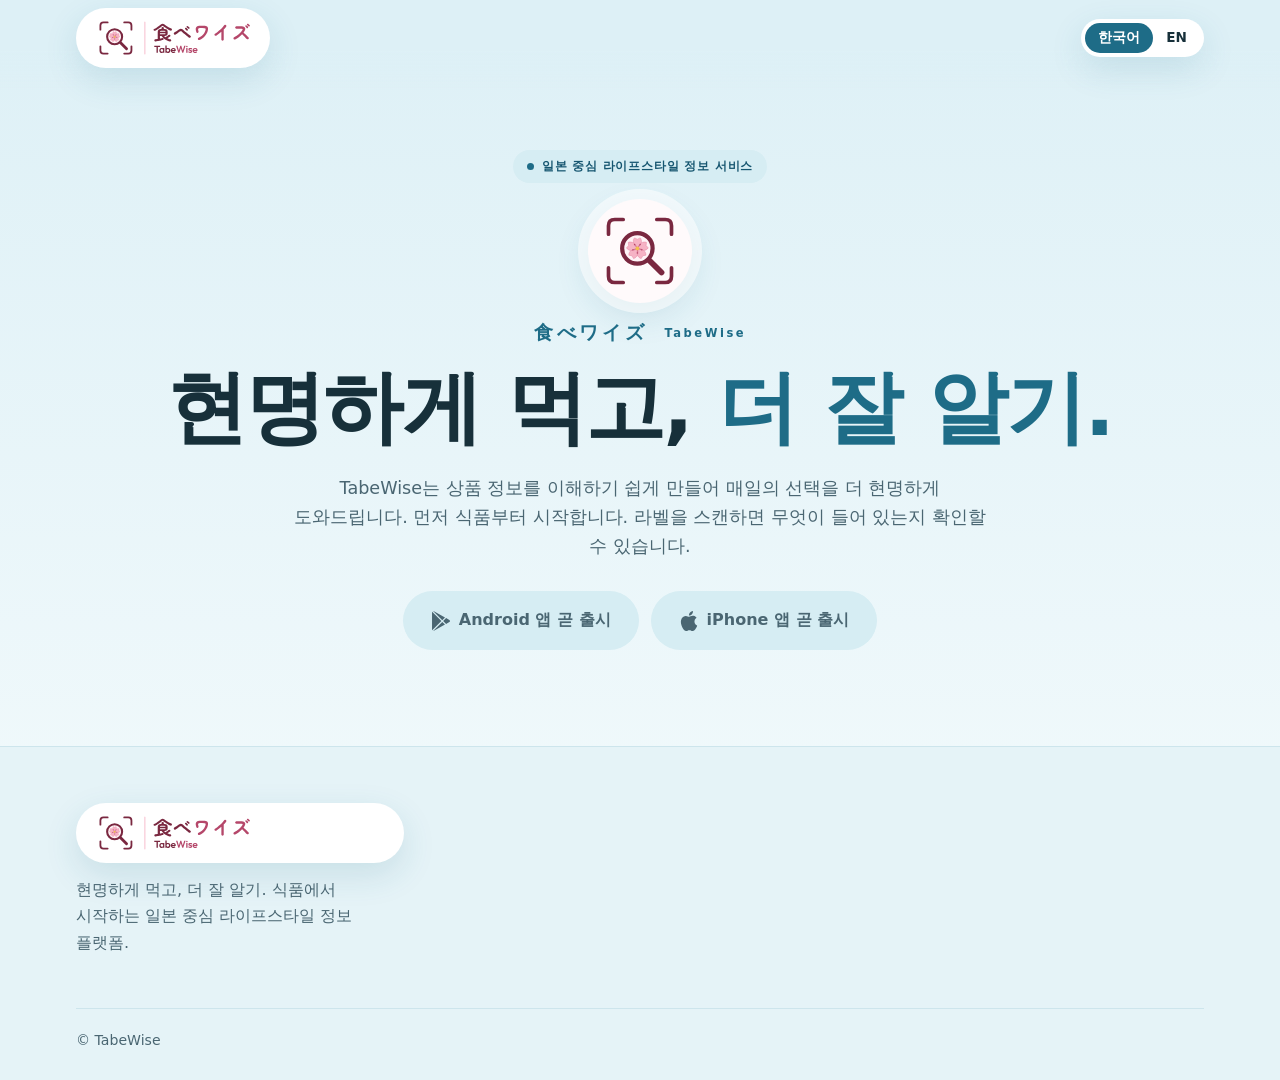
==== index.html @ feee090c "Make Korean the default language (English as alternate) Co-Authored-By: Claude Sonnet 5.5 <noreply@a" ====
<!DOCTYPE html>
<html lang="ko" data-theme="sky">
<head>
<meta charset="utf-8">
<meta name="color-scheme" content="light">
<meta name="viewport" content="width=device-width, initial-scale=1">
<title>TabeWise (食べワイズ) | 현명하게 먹고, 더 잘 알기.</title>
<meta name="description" content="TabeWise(食べワイズ)는 상품 정보를 이해하기 쉽게 만들어 매일의 선택을 더 현명하게 돕는 일본 중심 라이프스타일 정보 서비스입니다. 식품 스캔부터 시작합니다.">
<meta name="theme-color" content="#ddf0f6">
<link rel="icon" type="image/svg+xml" href="images/favicon.svg">
<link rel="icon" type="image/png" sizes="32x32" href="images/favicon-32.png">
<!-- CANONICAL URL (prepared, intentionally not active): add this line only after the final deployment URL is confirmed,
     and keep og:url / og:image / twitter:image below in sync with it:
     <link rel="canonical" href="https://CONFIRMED-FINAL-URL/"> -->
<!-- og:url / og:image / twitter:image: add once this site's own URL exists (do not point at the Japanese/English site). -->
<meta property="og:type" content="website">
<meta property="og:site_name" content="TabeWise">
<meta property="og:locale" content="ko_KR">
<meta property="og:locale:alternate" content="en_US">
<meta property="og:title" content="TabeWise (食べワイズ) | 현명하게 먹고, 더 잘 알기.">
<meta property="og:description" content="상품 정보를 알기 쉽게, 매일의 선택을 더 현명하게. 일본 중심 라이프스타일 정보 서비스.">
<meta name="twitter:card" content="summary">
<meta name="twitter:title" content="TabeWise (食べワイズ) | 현명하게 먹고, 더 잘 알기.">
<meta name="twitter:description" content="상품 정보를 알기 쉽게, 매일의 선택을 더 현명하게. 일본 중심 라이프스타일 정보 서비스.">
<link rel="stylesheet" href="css/style.css?v=15">
</head>
<body>
<svg width="0" height="0" style="position:absolute" aria-hidden="true"><defs><symbol id="lens" viewBox="-80 -80 160 160"><g fill="none" stroke="#7A2840" stroke-width="7" stroke-linecap="round" stroke-linejoin="round">
<path d="M-60,-32 V-48 Q-60,-60 -48,-60 H-32"/>
<path d="M32,-60 H48 Q60,-60 60,-48 V-32"/>
<path d="M60,32 V48 Q60,60 48,60 H32"/>
<path d="M-32,60 H-48 Q-60,60 -60,48 V32"/>
</g>
<line x1="17" y1="17" x2="41" y2="41" stroke="#7A2840" stroke-width="11" stroke-linecap="round"/>
<circle cx="-5" cy="-5" r="29" fill="#FFF4F7" stroke="#7A2840" stroke-width="8"/>
<g transform="translate(-5,-5)">
<g fill="#F6B3C5" stroke="#E07F9B" stroke-width="0.8" stroke-linejoin="round">
<path transform="rotate(0)" d="M0,0 C-8,-5 -10,-15 -5.5,-20 L0,-17.5 L5.5,-20 C10,-15 8,-5 0,0 Z"/>
<path transform="rotate(72)" d="M0,0 C-8,-5 -10,-15 -5.5,-20 L0,-17.5 L5.5,-20 C10,-15 8,-5 0,0 Z"/>
<path transform="rotate(144)" d="M0,0 C-8,-5 -10,-15 -5.5,-20 L0,-17.5 L5.5,-20 C10,-15 8,-5 0,0 Z"/>
<path transform="rotate(216)" d="M0,0 C-8,-5 -10,-15 -5.5,-20 L0,-17.5 L5.5,-20 C10,-15 8,-5 0,0 Z"/>
<path transform="rotate(288)" d="M0,0 C-8,-5 -10,-15 -5.5,-20 L0,-17.5 L5.5,-20 C10,-15 8,-5 0,0 Z"/>
</g>
<g stroke="#B5476A" stroke-width="1" stroke-linecap="round">
<line x1="0" y1="0" x2="0" y2="-8.5" transform="rotate(36)"/>
<line x1="0" y1="0" x2="0" y2="-8.5" transform="rotate(108)"/>
<line x1="0" y1="0" x2="0" y2="-8.5" transform="rotate(180)"/>
<line x1="0" y1="0" x2="0" y2="-8.5" transform="rotate(252)"/>
<line x1="0" y1="0" x2="0" y2="-8.5" transform="rotate(324)"/>
</g>
<g fill="#B5476A">
<circle cx="0" cy="-9" r="1.4" transform="rotate(36)"/>
<circle cx="0" cy="-9" r="1.4" transform="rotate(108)"/>
<circle cx="0" cy="-9" r="1.4" transform="rotate(180)"/>
<circle cx="0" cy="-9" r="1.4" transform="rotate(252)"/>
<circle cx="0" cy="-9" r="1.4" transform="rotate(324)"/>
</g>
<circle r="3.6" fill="#F2C14E"/>
</g></symbol></defs></svg>
<a class="skip" href="#main" data-en="Skip to content">본문으로 건너뛰기</a>

<header class="nav">
  <div class="wrap">
    <a class="brand" href="#top" aria-label="TabeWise 食べワイズ"><img src="images/tabewise-logo-animated.svg" width="166" height="52" alt="食べワイズ TabeWise"></a>
    <div class="lang" role="group" aria-label="언어"><button type="button" data-lang="ko" aria-pressed="true">한국어</button><button type="button" data-lang="en" aria-pressed="false">EN</button></div>
    <span class="btn btn-soft is-disabled nav-dl apk-soon" role="note" aria-disabled="true" aria-label="앱 곧 출시" data-aria-en="Apps coming soon" data-en="Coming soon">곧 출시</span>
  </div>
</header>

<main id="main">

<!-- Introduction (hero) -->
<section class="hero" id="top">
  <div class="wrap">
    <span class="eyebrow" data-en="Japan-first lifestyle discovery">일본 중심 라이프스타일 정보 서비스</span>
    <div class="emblem"><svg class="lens" aria-hidden="true" focusable="false"><use href="#lens"/></svg></div>
    <p class="tagline"><b>食べワイズ</b> TabeWise</p>
    <h1 data-en="Eat Smart. <em>Know Better.</em>">현명하게 먹고, <em>더 잘 알기.</em></h1>
    <p class="lead" data-en="TabeWise helps people make smarter everyday choices by making product information easier to understand. It starts with food: scan a label and see what is inside.">TabeWise는 상품 정보를 이해하기 쉽게 만들어 매일의 선택을 더 현명하게 도와드립니다. 먼저 식품부터 시작합니다. 라벨을 스캔하면 무엇이 들어 있는지 확인할 수 있습니다.</p>
    <div class="cta">
      <span class="btn btn-primary is-disabled apk-soon" role="note" aria-disabled="true"><svg class="ico" viewBox="0 0 24 24" aria-hidden="true" focusable="false"><path fill="currentColor" d="M22.018 13.298l-3.919 2.218-3.515-3.493 3.543-3.521 3.891 2.202a1.49 1.49 0 0 1 0 2.594zM1.337.924a1.486 1.486 0 0 0-.112.568v21.017c0 .217.045.419.124.6l11.155-11.087L1.337.924zm12.207 10.065l3.258-3.238L3.45.195a1.466 1.466 0 0 0-.946-.179l11.04 10.973zm0 2.067l-11 10.933c.298.036.612-.016.906-.183l13.324-7.54-3.23-3.21z"/></svg><span data-en="Android app coming soon">Android 앱 곧 출시</span></span><a class="btn btn-primary apk-live" href="#download" hidden download><svg class="ico" viewBox="0 0 24 24" aria-hidden="true" focusable="false"><path fill="currentColor" d="M22.018 13.298l-3.919 2.218-3.515-3.493 3.543-3.521 3.891 2.202a1.49 1.49 0 0 1 0 2.594zM1.337.924a1.486 1.486 0 0 0-.112.568v21.017c0 .217.045.419.124.6l11.155-11.087L1.337.924zm12.207 10.065l3.258-3.238L3.45.195a1.466 1.466 0 0 0-.946-.179l11.04 10.973zm0 2.067l-11 10.933c.298.036.612-.016.906-.183l13.324-7.54-3.23-3.21z"/></svg><span data-en="Download the Android APK">Android APK 다운로드</span></a>
      <span class="btn btn-primary is-disabled" role="note" aria-disabled="true"><svg class="ico" viewBox="0 0 24 24" aria-hidden="true" focusable="false"><path fill="currentColor" d="M12.152 6.896c-.948 0-2.415-1.078-3.96-1.04-2.04.027-3.91 1.183-4.961 3.014-2.117 3.675-.546 9.103 1.519 12.09 1.013 1.454 2.208 3.09 3.792 3.039 1.52-.065 2.09-.987 3.935-.987 1.831 0 2.35.987 3.96.948 1.637-.026 2.676-1.48 3.676-2.948 1.156-1.688 1.636-3.325 1.662-3.415-.039-.013-3.182-1.221-3.22-4.857-.026-3.04 2.48-4.494 2.597-4.559-1.429-2.09-3.623-2.324-4.39-2.376-2-.156-3.675 1.09-4.61 1.09zM15.53 3.83c.843-1.012 1.4-2.427 1.245-3.83-1.207.052-2.662.805-3.532 1.818-.78.896-1.454 2.338-1.273 3.714 1.338.104 2.715-.688 3.559-1.701"/></svg><span data-en="iPhone app coming soon">iPhone 앱 곧 출시</span></span>
    </div>
  </div>
</section>

</main>

<footer>
  <div class="wrap">
    <div class="fgrid">
      <div>
        <a class="brand" href="#top" aria-label="TabeWise 食べワイズ"><img src="images/tabewise-logo-animated.svg" width="166" height="52" alt="食べワイズ TabeWise"></a>
        <p class="foot-p" data-en="Eat Smart. Know Better. A Japan-first lifestyle discovery platform, starting with food.">현명하게 먹고, 더 잘 알기. 식품에서 시작하는 일본 중심 라이프스타일 정보 플랫폼.</p>
      </div>
    </div>
    <div class="small"><span data-en="© TabeWise">© TabeWise</span></div>
  </div>
</footer>

<script src="js/main.js?v=12"></script>
</body>
</html>
---- css/style.css ----
:root{
    --bg:#fff0f3; --bg2:#ffe6ec; --card:#ffffff; --ink:#5b0f2b; --muted:#7f4757;
    --pink:#ffd9e3; --pink2:#eda9bc; --rose:#c2185b; --rose-d:#a01049;
    --lav:#e9defc; --mint:#dcefc6; --peach:#ffe3d2; --sky:#dcedff; --butter:#fff1c4;
    --bg-top:#ffe1ea; --bg-bottom:#fff8fa; --on-rose:#fff; --cta-a:#d6336f; --cta-b:#a01049;
    --line:#f8ccd8; --shadow:0 12px 34px rgba(201,36,92,.14); --dark:#ffd9e3; --on-dark:#5b0f2b; --green:#1d6a1f;
  }
  *{box-sizing:border-box}
  html{scroll-behavior:smooth}
  body{margin:0;background:url("data:image/svg+xml,%3Csvg xmlns=%22http://www.w3.org/2000/svg%22 width=%22900%22 height=%22900%22 viewBox=%220 0 900 900%22%3E%3Cg transform=%22translate%28407.1 503.8%29 rotate%28168%29%22 fill=%22%23ec6f94%22 fill-opacity=%220.11%22%3E%3Cellipse cx=%220%22 cy=%22-13.1%22 rx=%229.3%22 ry=%2212.5%22 transform=%22rotate%280%29%22/%3E%3Cellipse cx=%220%22 cy=%22-13.1%22 rx=%229.3%22 ry=%2212.5%22 transform=%22rotate%2872%29%22/%3E%3Cellipse cx=%220%22 cy=%22-13.1%22 rx=%229.3%22 ry=%2212.5%22 transform=%22rotate%28144%29%22/%3E%3Cellipse cx=%220%22 cy=%22-13.1%22 rx=%229.3%22 ry=%2212.5%22 transform=%22rotate%28216%29%22/%3E%3Cellipse cx=%220%22 cy=%22-13.1%22 rx=%229.3%22 ry=%2212.5%22 transform=%22rotate%28288%29%22/%3E%3Ccircle r=%223.3%22 fill-opacity=%22.5%22/%3E%3C/g%3E%3Cg transform=%22translate%28528.6 166.2%29 rotate%28227%29%22 fill=%22%23ec6f94%22 fill-opacity=%220.13%22%3E%3Cellipse cx=%220%22 cy=%22-9.5%22 rx=%226.7%22 ry=%229.0%22 transform=%22rotate%280%29%22/%3E%3Cellipse cx=%220%22 cy=%22-9.5%22 rx=%226.7%22 ry=%229.0%22 transform=%22rotate%2872%29%22/%3E%3Cellipse cx=%220%22 cy=%22-9.5%22 rx=%226.7%22 ry=%229.0%22 transform=%22rotate%28144%29%22/%3E%3Cellipse cx=%220%22 cy=%22-9.5%22 rx=%226.7%22 ry=%229.0%22 transform=%22rotate%28216%29%22/%3E%3Cellipse cx=%220%22 cy=%22-9.5%22 rx=%226.7%22 ry=%229.0%22 transform=%22rotate%28288%29%22/%3E%3Ccircle r=%222.4%22 fill-opacity=%22.5%22/%3E%3C/g%3E%3Cg transform=%22translate%2884.7 273.1%29 rotate%28291%29%22 fill=%22%23ec6f94%22 fill-opacity=%220.12%22%3E%3Cellipse cx=%220%22 cy=%22-5.7%22 rx=%224.1%22 ry=%225.5%22 transform=%22rotate%280%29%22/%3E%3Cellipse cx=%220%22 cy=%22-5.7%22 rx=%224.1%22 ry=%225.5%22 transform=%22rotate%2872%29%22/%3E%3Cellipse cx=%220%22 cy=%22-5.7%22 rx=%224.1%22 ry=%225.5%22 transform=%22rotate%28144%29%22/%3E%3Cellipse cx=%220%22 cy=%22-5.7%22 rx=%224.1%22 ry=%225.5%22 transform=%22rotate%28216%29%22/%3E%3Cellipse cx=%220%22 cy=%22-5.7%22 rx=%224.1%22 ry=%225.5%22 transform=%22rotate%28288%29%22/%3E%3Ccircle r=%221.5%22 fill-opacity=%22.5%22/%3E%3C/g%3E%3Cg transform=%22translate%2837.7 -16.0%29 rotate%28235%29%22 fill=%22%23ec6f94%22 fill-opacity=%220.12%22%3E%3Cellipse cx=%220%22 cy=%22-13.4%22 rx=%229.5%22 ry=%2212.8%22 transform=%22rotate%280%29%22/%3E%3Cellipse cx=%220%22 cy=%22-13.4%22 rx=%229.5%22 ry=%2212.8%22 transform=%22rotate%2872%29%22/%3E%3Cellipse cx=%220%22 cy=%22-13.4%22 rx=%229.5%22 ry=%2212.8%22 transform=%22rotate%28144%29%22/%3E%3Cellipse cx=%220%22 cy=%22-13.4%22 rx=%229.5%22 ry=%2212.8%22 transform=%22rotate%28216%29%22/%3E%3Cellipse cx=%220%22 cy=%22-13.4%22 rx=%229.5%22 ry=%2212.8%22 transform=%22rotate%28288%29%22/%3E%3Ccircle r=%223.4%22 fill-opacity=%22.5%22/%3E%3C/g%3E%3Cg transform=%22translate%2837.7 884.0%29 rotate%28235%29%22 fill=%22%23ec6f94%22 fill-opacity=%220.12%22%3E%3Cellipse cx=%220%22 cy=%22-13.4%22 rx=%229.5%22 ry=%2212.8%22 transform=%22rotate%280%29%22/%3E%3Cellipse cx=%220%22 cy=%22-13.4%22 rx=%229.5%22 ry=%2212.8%22 transform=%22rotate%2872%29%22/%3E%3Cellipse cx=%220%22 cy=%22-13.4%22 rx=%229.5%22 ry=%2212.8%22 transform=%22rotate%28144%29%22/%3E%3Cellipse cx=%220%22 cy=%22-13.4%22 rx=%229.5%22 ry=%2212.8%22 transform=%22rotate%28216%29%22/%3E%3Cellipse cx=%220%22 cy=%22-13.4%22 rx=%229.5%22 ry=%2212.8%22 transform=%22rotate%28288%29%22/%3E%3Ccircle r=%223.4%22 fill-opacity=%22.5%22/%3E%3C/g%3E%3Cg transform=%22translate%28937.7 -16.0%29 rotate%28235%29%22 fill=%22%23ec6f94%22 fill-opacity=%220.12%22%3E%3Cellipse cx=%220%22 cy=%22-13.4%22 rx=%229.5%22 ry=%2212.8%22 transform=%22rotate%280%29%22/%3E%3Cellipse cx=%220%22 cy=%22-13.4%22 rx=%229.5%22 ry=%2212.8%22 transform=%22rotate%2872%29%22/%3E%3Cellipse cx=%220%22 cy=%22-13.4%22 rx=%229.5%22 ry=%2212.8%22 transform=%22rotate%28144%29%22/%3E%3Cellipse cx=%220%22 cy=%22-13.4%22 rx=%229.5%22 ry=%2212.8%22 transform=%22rotate%28216%29%22/%3E%3Cellipse cx=%220%22 cy=%22-13.4%22 rx=%229.5%22 ry=%2212.8%22 transform=%22rotate%28288%29%22/%3E%3Ccircle r=%223.4%22 fill-opacity=%22.5%22/%3E%3C/g%3E%3Cg transform=%22translate%28937.7 884.0%29 rotate%28235%29%22 fill=%22%23ec6f94%22 fill-opacity=%220.12%22%3E%3Cellipse cx=%220%22 cy=%22-13.4%22 rx=%229.5%22 ry=%2212.8%22 transform=%22rotate%280%29%22/%3E%3Cellipse cx=%220%22 cy=%22-13.4%22 rx=%229.5%22 ry=%2212.8%22 transform=%22rotate%2872%29%22/%3E%3Cellipse cx=%220%22 cy=%22-13.4%22 rx=%229.5%22 ry=%2212.8%22 transform=%22rotate%28144%29%22/%3E%3Cellipse cx=%220%22 cy=%22-13.4%22 rx=%229.5%22 ry=%2212.8%22 transform=%22rotate%28216%29%22/%3E%3Cellipse cx=%220%22 cy=%22-13.4%22 rx=%229.5%22 ry=%2212.8%22 transform=%22rotate%28288%29%22/%3E%3Ccircle r=%223.4%22 fill-opacity=%22.5%22/%3E%3C/g%3E%3Cg transform=%22translate%28141.7 13.5%29 rotate%2821%29%22 fill=%22%23ec6f94%22 fill-opacity=%220.09%22%3E%3Cellipse cx=%220%22 cy=%22-9.6%22 rx=%226.8%22 ry=%229.2%22 transform=%22rotate%280%29%22/%3E%3Cellipse cx=%220%22 cy=%22-9.6%22 rx=%226.8%22 ry=%229.2%22 transform=%22rotate%2872%29%22/%3E%3Cellipse cx=%220%22 cy=%22-9.6%22 rx=%226.8%22 ry=%229.2%22 transform=%22rotate%28144%29%22/%3E%3Cellipse cx=%220%22 cy=%22-9.6%22 rx=%226.8%22 ry=%229.2%22 transform=%22rotate%28216%29%22/%3E%3Cellipse cx=%220%22 cy=%22-9.6%22 rx=%226.8%22 ry=%229.2%22 transform=%22rotate%28288%29%22/%3E%3Ccircle r=%222.4%22 fill-opacity=%22.5%22/%3E%3C/g%3E%3Cg transform=%22translate%28141.7 913.5%29 rotate%2821%29%22 fill=%22%23ec6f94%22 fill-opacity=%220.09%22%3E%3Cellipse cx=%220%22 cy=%22-9.6%22 rx=%226.8%22 ry=%229.2%22 transform=%22rotate%280%29%22/%3E%3Cellipse cx=%220%22 cy=%22-9.6%22 rx=%226.8%22 ry=%229.2%22 transform=%22rotate%2872%29%22/%3E%3Cellipse cx=%220%22 cy=%22-9.6%22 rx=%226.8%22 ry=%229.2%22 transform=%22rotate%28144%29%22/%3E%3Cellipse cx=%220%22 cy=%22-9.6%22 rx=%226.8%22 ry=%229.2%22 transform=%22rotate%28216%29%22/%3E%3Cellipse cx=%220%22 cy=%22-9.6%22 rx=%226.8%22 ry=%229.2%22 transform=%22rotate%28288%29%22/%3E%3Ccircle r=%222.4%22 fill-opacity=%22.5%22/%3E%3C/g%3E%3Cg transform=%22translate%28217.7 27.1%29 rotate%28159%29%22 fill=%22%23ec6f94%22 fill-opacity=%220.13%22%3E%3Cellipse cx=%220%22 cy=%22-9.0%22 rx=%226.4%22 ry=%228.6%22 transform=%22rotate%280%29%22/%3E%3Cellipse cx=%220%22 cy=%22-9.0%22 rx=%226.4%22 ry=%228.6%22 transform=%22rotate%2872%29%22/%3E%3Cellipse cx=%220%22 cy=%22-9.0%22 rx=%226.4%22 ry=%228.6%22 transform=%22rotate%28144%29%22/%3E%3Cellipse cx=%220%22 cy=%22-9.0%22 rx=%226.4%22 ry=%228.6%22 transform=%22rotate%28216%29%22/%3E%3Cellipse cx=%220%22 cy=%22-9.0%22 rx=%226.4%22 ry=%228.6%22 transform=%22rotate%28288%29%22/%3E%3Ccircle r=%222.3%22 fill-opacity=%22.5%22/%3E%3C/g%3E%3Cg transform=%22translate%28217.7 927.1%29 rotate%28159%29%22 fill=%22%23ec6f94%22 fill-opacity=%220.13%22%3E%3Cellipse cx=%220%22 cy=%22-9.0%22 rx=%226.4%22 ry=%228.6%22 transform=%22rotate%280%29%22/%3E%3Cellipse cx=%220%22 cy=%22-9.0%22 rx=%226.4%22 ry=%228.6%22 transform=%22rotate%2872%29%22/%3E%3Cellipse cx=%220%22 cy=%22-9.0%22 rx=%226.4%22 ry=%228.6%22 transform=%22rotate%28144%29%22/%3E%3Cellipse cx=%220%22 cy=%22-9.0%22 rx=%226.4%22 ry=%228.6%22 transform=%22rotate%28216%29%22/%3E%3Cellipse cx=%220%22 cy=%22-9.0%22 rx=%226.4%22 ry=%228.6%22 transform=%22rotate%28288%29%22/%3E%3Ccircle r=%222.3%22 fill-opacity=%22.5%22/%3E%3C/g%3E%3Cg transform=%22translate%28467.2 576.3%29 rotate%28238%29%22 fill=%22%23ec6f94%22 fill-opacity=%220.11%22%3E%3Cellipse cx=%220%22 cy=%22-9.3%22 rx=%226.6%22 ry=%228.9%22 transform=%22rotate%280%29%22/%3E%3Cellipse cx=%220%22 cy=%22-9.3%22 rx=%226.6%22 ry=%228.9%22 transform=%22rotate%2872%29%22/%3E%3Cellipse cx=%220%22 cy=%22-9.3%22 rx=%226.6%22 ry=%228.9%22 transform=%22rotate%28144%29%22/%3E%3Cellipse cx=%220%22 cy=%22-9.3%22 rx=%226.6%22 ry=%228.9%22 transform=%22rotate%28216%29%22/%3E%3Cellipse cx=%220%22 cy=%22-9.3%22 rx=%226.6%22 ry=%228.9%22 transform=%22rotate%28288%29%22/%3E%3Ccircle r=%222.4%22 fill-opacity=%22.5%22/%3E%3C/g%3E%3Cg transform=%22translate%28250.3 -2.1%29 rotate%28302%29%22 fill=%22%23ec6f94%22 fill-opacity=%220.12%22%3E%3Cellipse cx=%220%22 cy=%22-13.7%22 rx=%229.7%22 ry=%2213.1%22 transform=%22rotate%280%29%22/%3E%3Cellipse cx=%220%22 cy=%22-13.7%22 rx=%229.7%22 ry=%2213.1%22 transform=%22rotate%2872%29%22/%3E%3Cellipse cx=%220%22 cy=%22-13.7%22 rx=%229.7%22 ry=%2213.1%22 transform=%22rotate%28144%29%22/%3E%3Cellipse cx=%220%22 cy=%22-13.7%22 rx=%229.7%22 ry=%2213.1%22 transform=%22rotate%28216%29%22/%3E%3Cellipse cx=%220%22 cy=%22-13.7%22 rx=%229.7%22 ry=%2213.1%22 transform=%22rotate%28288%29%22/%3E%3Ccircle r=%223.5%22 fill-opacity=%22.5%22/%3E%3C/g%3E%3Cg transform=%22translate%28250.3 897.9%29 rotate%28302%29%22 fill=%22%23ec6f94%22 fill-opacity=%220.12%22%3E%3Cellipse cx=%220%22 cy=%22-13.7%22 rx=%229.7%22 ry=%2213.1%22 transform=%22rotate%280%29%22/%3E%3Cellipse cx=%220%22 cy=%22-13.7%22 rx=%229.7%22 ry=%2213.1%22 transform=%22rotate%2872%29%22/%3E%3Cellipse cx=%220%22 cy=%22-13.7%22 rx=%229.7%22 ry=%2213.1%22 transform=%22rotate%28144%29%22/%3E%3Cellipse cx=%220%22 cy=%22-13.7%22 rx=%229.7%22 ry=%2213.1%22 transform=%22rotate%28216%29%22/%3E%3Cellipse cx=%220%22 cy=%22-13.7%22 rx=%229.7%22 ry=%2213.1%22 transform=%22rotate%28288%29%22/%3E%3Ccircle r=%223.5%22 fill-opacity=%22.5%22/%3E%3C/g%3E%3Cg transform=%22translate%28283.7 206.7%29 rotate%2825%29%22 fill=%22%23ec6f94%22 fill-opacity=%220.13%22%3E%3Cellipse cx=%220%22 cy=%22-7.5%22 rx=%225.3%22 ry=%227.2%22 transform=%22rotate%280%29%22/%3E%3Cellipse cx=%220%22 cy=%22-7.5%22 rx=%225.3%22 ry=%227.2%22 transform=%22rotate%2872%29%22/%3E%3Cellipse cx=%220%22 cy=%22-7.5%22 rx=%225.3%22 ry=%227.2%22 transform=%22rotate%28144%29%22/%3E%3Cellipse cx=%220%22 cy=%22-7.5%22 rx=%225.3%22 ry=%227.2%22 transform=%22rotate%28216%29%22/%3E%3Cellipse cx=%220%22 cy=%22-7.5%22 rx=%225.3%22 ry=%227.2%22 transform=%22rotate%28288%29%22/%3E%3Ccircle r=%221.9%22 fill-opacity=%22.5%22/%3E%3C/g%3E%3C/svg%3E") 0 0/900px,linear-gradient(180deg,var(--bg-top),var(--bg-bottom));background-color:var(--bg);color:var(--ink);font:16px/1.65 Roboto,system-ui,-apple-system,"Hiragino Sans","Noto Sans JP",Segoe UI,sans-serif;overflow-x:hidden}
  a{color:var(--rose)}
  h1,h2,h3,h4{line-height:1.15;margin:0 0 .5em;letter-spacing:-.02em}
  p{margin:0 0 1em}
  .wrap{max-width:1160px;margin:0 auto;padding:0 16px}
  section{padding:80px 0}
  h2{font-size:clamp(1.8rem,4.5vw,2.8rem)}
  .eyebrow{display:inline-flex;align-items:center;gap:8px;background:var(--pink);color:var(--rose-d);font-weight:700;font-size:.78rem;letter-spacing:.07em;text-transform:uppercase;padding:7px 14px;border-radius:999px;margin-bottom:16px}
  .eyebrow::before{content:"";width:7px;height:7px;border-radius:50%;background:var(--rose)}
  .lead{color:var(--muted);font-size:1.1rem;max-width:40em}

  .btn{display:inline-flex;align-items:center;gap:8px;padding:14px 26px;border-radius:999px;font-weight:700;text-decoration:none;transition:.2s;border:2px solid transparent}
  .btn:hover{transform:translateY(-2px)}
  .btn-primary{background:var(--rose);color:var(--on-rose);box-shadow:0 10px 24px rgba(214,69,126,.3)}
  .btn-primary:hover{background:var(--rose-d)}
  .btn-ghost{background:transparent;color:var(--rose);border-color:var(--pink2)}
  .link{font-weight:700;text-decoration:none}
  .link::after{content:" →"}

  /* nav */
  header.nav{position:sticky;top:0;z-index:20;background:transparent;pointer-events:none}.nav .wrap>*{pointer-events:auto}
  .nav .wrap{display:flex;align-items:center;justify-content:space-between;height:76px;gap:16px}.brand{background:var(--card);padding:6px 14px 6px 8px;border-radius:999px;box-shadow:var(--shadow)}
  .brand{display:flex;align-items:center;gap:10px;font-weight:800;font-size:1.1rem;color:var(--ink);text-decoration:none}
  .logo{width:36px;height:36px;display:grid;place-items:center}.lang{display:flex;background:var(--card);border-radius:999px;padding:4px;box-shadow:var(--shadow)}.lang button{border:0;background:transparent;color:var(--ink);font-weight:700;font-size:.85rem;line-height:1;font-family:inherit;padding:8px 13px;border-radius:999px;cursor:pointer}.lang button[aria-pressed=true]{background:var(--rose);color:var(--on-rose)}
  .wm{font-weight:800;letter-spacing:-.4px;color:var(--ink)}.wm i{font-style:normal;font-size:.5em;letter-spacing:.12em;color:var(--rose);margin-left:.6em;font-weight:700}.lens{width:100%;height:100%;display:block}
  .nav ul{background:var(--pink);border-radius:999px;padding:6px 10px;box-shadow:var(--shadow);display:flex;gap:6px;list-style:none;margin:0;padding:0}
  .nav ul a{text-decoration:none;color:var(--ink);font-weight:600;font-size:.94rem;padding:7px 16px;border-radius:999px;display:block}
  .nav ul a:hover{background:#fff;color:var(--rose-d)}
  

  /* hero */
  .hero{position:relative;overflow:hidden;margin:-76px 12px 0;border-radius:0 0 40px 40px;padding:150px 0 0;text-align:center;background:transparent}
  .hero h1{font-size:clamp(2.5rem,7vw,5rem);max-width:13em;margin:0 auto 20px}
  .hero h1 em{font-style:normal;color:var(--rose)}
  .hero .lead{margin:0 auto 30px}
  .hero .cta{display:flex;gap:12px;justify-content:center;flex-wrap:wrap}

  /* marquee */
  .ticker{background:var(--pink);color:var(--rose-d);margin-top:0;overflow:hidden;white-space:nowrap;padding:16px 0}
  .track{display:inline-flex;gap:48px;animation:slide 30s linear infinite;padding-left:48px}
  .track span{font-weight:700;display:inline-flex;align-items:center;gap:48px}
  .track span::after{content:"✦";opacity:.7}
  @keyframes slide{to{transform:translateX(-50%)}}
  @media (prefers-reduced-motion:reduce){.track{animation:none}}

  /* built with */
  .emblem{width:104px;height:104px;margin:0 auto 14px;background:#fffafb;border-radius:50%;padding:10px;box-shadow:0 0 0 10px rgba(255,255,255,.55),var(--shadow)}

  /* about split */
  .split{display:grid;grid-template-columns:1fr 1fr;gap:56px;align-items:center}
  @media(max-width:860px){.split{grid-template-columns:1fr;gap:32px}}
  .art{border-radius:32px;min-height:340px;background:linear-gradient(145deg,var(--pink),var(--lav));position:relative;display:grid;place-items:center;overflow:hidden}
  .art::before,.art::after{content:"";position:absolute;border-radius:50%;background:rgba(255,255,255,.4)}
  .art::before{width:220px;height:220px;top:-60px;right:-50px}
  .art::after{width:150px;height:150px;bottom:-40px;left:-30px}
  .checks{list-style:none;padding:0;margin:20px 0 24px}
  .checks li{padding:10px 0 10px 40px;position:relative;font-weight:600}
  .checks li::before{content:"✓";position:absolute;left:0;top:9px;width:26px;height:26px;border-radius:50%;background:var(--pink);color:var(--rose-d);display:grid;place-items:center;font-size:.85rem}

  /* result slider */
  .slider{display:flex;gap:18px;overflow-x:auto;scroll-snap-type:x mandatory;padding:8px 2px 24px;margin-top:28px}
  .slide{flex:0 0 min(300px,80%);scroll-snap-align:start;border-radius:28px;padding:28px;min-height:260px;display:flex;flex-direction:column;justify-content:flex-end;color:#3a2230}
  .slide h5{margin:0 0 .5em;font-size:1.15rem;letter-spacing:.03em}
  .slide p{margin:0;font-size:.93rem}
  .slide .ic{font-size:2.4rem;margin-bottom:auto}
  .s1{background:#ffcfd9}.s2{background:var(--butter)}.s3{background:var(--sky)}.s4{background:var(--mint)}.s4 h5{color:#1d6a1f}
  .s5{background:repeating-linear-gradient(45deg,#f1eaee,#f1eaee 10px,#e8dfe4 10px,#e8dfe4 20px)}

  /* features + quote */
  .feats{display:grid;grid-template-columns:repeat(auto-fit,minmax(250px,1fr));gap:20px;margin-top:32px}
  .feat{padding:6px 0}
  .feat .ico{width:54px;height:54px;border-radius:18px;background:var(--pink);display:grid;place-items:center;font-size:1.5rem;margin-bottom:14px}
  .feat p{color:var(--muted);margin:0}

  /* services */
  .svc{display:grid;grid-template-columns:repeat(auto-fit,minmax(300px,1fr));gap:20px}
  .svc .card{background:var(--card);border:1px solid var(--line);border-radius:28px;padding:30px;box-shadow:var(--shadow)}
  .card .ico{width:54px;height:54px;border-radius:18px;display:grid;place-items:center;font-size:1.5rem;margin-bottom:16px}
  .card p{color:var(--muted)}

  /* stats */

  /* process */
  .steps{display:grid;grid-template-columns:repeat(auto-fit,minmax(240px,1fr));gap:20px;margin-top:32px;counter-reset:s}
  .step{background:var(--card);border:1px solid var(--line);border-radius:28px;padding:28px;position:relative}
  .step small{display:inline-block;background:var(--pink);color:var(--rose-d);font-weight:700;border-radius:999px;padding:3px 12px;margin-bottom:14px}
  .step p{color:var(--muted);margin:0}

  /* limits */
  .limits{background:var(--card);border:2px solid var(--pink2);border-radius:32px;padding:36px;box-shadow:var(--shadow)}
  .limits ul{padding-left:1.2em;color:var(--muted);margin:0}
  .limits li{margin-bottom:10px}
  .limits li b{color:var(--ink)}

  /* CTA */
  .cta-banner{border-radius:36px;padding:72px 28px;text-align:center;color:#fff;background:
    radial-gradient(circle at 15% 20%,rgba(255,255,255,.3) 0,transparent 35%),
    radial-gradient(circle at 90% 80%,rgba(233,222,252,.45) 0,transparent 40%),
    linear-gradient(135deg,var(--cta-a),var(--cta-b))}
  .cta-banner h2{max-width:14em;margin:0 auto 24px}
  .btn-white{background:#fff;color:var(--cta-b)}
  pre{background:rgba(255,255,255,.92);color:#4a2538;text-align:left;max-width:560px;margin:28px auto 0;padding:18px 22px;border-radius:20px;overflow:auto;font-size:.88rem;line-height:1.7}


  footer{background:var(--bg2);border-top:1px solid var(--line);padding:56px 0 28px;margin-top:40px}
  .fgrid{display:grid;grid-template-columns:1.4fr 1fr 1fr 1fr;gap:32px}
  @media(max-width:820px){.fgrid{grid-template-columns:1fr 1fr}}
  footer h4{font-size:.85rem;text-transform:uppercase;letter-spacing:.08em;color:var(--rose-d)}
  footer ul{list-style:none;margin:0;padding:0}
  footer li{margin-bottom:8px}
  footer a{color:var(--muted);text-decoration:none}
  footer a:hover{color:var(--rose)}
  footer .small{margin-top:36px;padding-top:20px;border-top:1px solid var(--line);color:var(--muted);font-size:.88rem;display:flex;justify-content:space-between;gap:12px;flex-wrap:wrap}

  /* Sakura app motifs */
  .waves{background-image:radial-gradient(circle at 50% 100%,transparent 0 18px,rgba(247,169,198,.35) 18px 20px,transparent 20px 28px,rgba(247,169,198,.3) 28px 30px,transparent 30px);background-size:48px 24px}
  .bloom{position:absolute;pointer-events:none;font-size:3rem;filter:drop-shadow(0 4px 6px rgba(201,36,92,.2))}
  .tagline{font-size:.8rem;letter-spacing:.22em;font-weight:700;color:var(--rose);text-transform:none}
  .tagline b{letter-spacing:.35em;font-weight:500;font-size:.7em;margin-left:6px}
  .shots{display:grid;grid-template-columns:repeat(auto-fit,minmax(220px,1fr));gap:24px;align-items:start;margin-top:32px}
  .shot{background:var(--card);border:6px solid var(--pink);border-radius:32px;overflow:hidden;box-shadow:var(--shadow)}
  .shot img{display:block;width:100%;height:auto}
  .cap{text-align:center;color:var(--muted);font-size:.9rem;margin-top:10px}


/* ---- TabeWise additions ---- */
.tight{padding-top:0}
.skip{position:absolute;left:-999px;top:8px;background:var(--rose);color:var(--on-rose);padding:10px 16px;border-radius:10px;z-index:50}
.skip:focus{left:8px}
:focus-visible{outline:3px solid var(--rose);outline-offset:3px;border-radius:8px}
section[id]{scroll-margin-top:84px}
.eyebrow{text-transform:none}
.eyebrow.on-pink{background:rgba(255,255,255,.9)}
.cta-banner .eyebrow::before{background:var(--rose)}

/* nav: tablet + mobile */
.nav nav{display:block}
.nav-dl{padding:9px 20px}
.menu-btn{display:none;width:44px;height:44px;border-radius:50%;border:0;background:var(--card);box-shadow:var(--shadow);cursor:pointer;flex:none;position:relative}
.menu-btn span{position:absolute;left:12px;right:12px;height:2px;border-radius:2px;background:var(--ink);transition:.2s}
.menu-btn span:nth-child(1){top:15px}.menu-btn span:nth-child(2){top:21px}.menu-btn span:nth-child(3){top:27px}
.menu-btn[aria-expanded=true] span:nth-child(1){top:21px;transform:rotate(45deg)}
.menu-btn[aria-expanded=true] span:nth-child(2){opacity:0}
.menu-btn[aria-expanded=true] span:nth-child(3){top:21px;transform:rotate(-45deg)}
@media(max-width:1440px){.nav-dl{display:none}}
@media(max-width:1200px){
  .nav .wrap{gap:10px}
  .nav .wrap .brand{margin-right:auto}
  .menu-btn{display:block}
  .nav nav{position:absolute;left:16px;right:16px;top:70px;display:none}
  .nav nav.open{display:block}
  .nav nav ul{flex-direction:column;border-radius:24px;padding:10px;gap:2px;background:var(--card);border:1px solid var(--line)}
  .nav nav ul a{padding:12px 16px}
}
@media(max-width:420px){.wm i{display:none}.brand{padding-right:12px}}

/* hero */
.status-row{display:grid;grid-template-columns:repeat(auto-fit,minmax(240px,1fr));gap:14px;max-width:720px;margin:40px auto 0;text-align:left}
.status-card{background:rgba(255,255,255,.85);border:1px solid var(--line);border-radius:22px;padding:16px 20px;box-shadow:var(--shadow)}
.status-card p{margin:8px 0 0;color:var(--muted);font-size:.95rem}
.hero{padding-bottom:56px}
.tagline{margin-bottom:14px}
.tagline b{font-weight:700}

/* status badges */
.st{display:inline-block;font-size:.78rem;font-weight:700;line-height:1;padding:6px 12px;border-radius:999px;white-space:nowrap}
.st-now{background:var(--mint);color:#1d5a20;border:1px solid #b9dc9b}
.st-part{background:var(--butter);color:#6a4c00;border:1px solid #ecd78a}
.st-plan{background:var(--lav);color:#4b2b86;border:1px solid #cdb9f2}
.st-idea{background:#eef0f4;color:#4a5160;border:1px solid #d5d9e2}

/* about art */
.art-lens{position:relative;width:min(240px,60%);aspect-ratio:1;background:#fffafb;border-radius:50%;padding:28px;box-shadow:0 0 0 14px rgba(255,255,255,.5),var(--shadow)}

/* section sub-heads */
.sub{font-size:clamp(1.3rem,3vw,1.8rem);margin:56px 0 18px;display:flex;align-items:center;gap:12px;flex-wrap:wrap}
.mini{margin:34px 0 0;font-size:1.05rem}
.svc.three{grid-template-columns:repeat(auto-fit,minmax(280px,1fr))}
.svc .card h3,.svc .card h4{margin:0 0 .4em;font-size:1.2rem}
.svc .card .st{margin-bottom:12px}
.card p{margin:0}

/* legends */
.legends{display:grid;grid-template-columns:repeat(auto-fit,minmax(300px,1fr));gap:20px;margin-top:28px}
.legend{background:var(--card);border:1px solid var(--line);border-radius:24px;padding:22px 24px}
.legend h3{font-size:1.05rem;margin-bottom:12px}
.legend p{margin:0 0 10px;display:flex;gap:10px;align-items:baseline;flex-wrap:wrap}
.legend b{color:var(--rose-d);min-width:5.5em}
.lg{color:var(--muted);font-size:.93rem;flex:1 1 200px}

/* nutrition */
.nutri{list-style:none;margin:22px 0 18px;padding:0;display:grid;grid-template-columns:repeat(auto-fit,minmax(150px,1fr));gap:12px}
.nutri li{background:var(--card);border:2px dashed var(--pink2);border-radius:20px;padding:16px 18px}
.nutri b{display:block;color:var(--ink)}
.nutri span{color:var(--muted);font-size:.9rem}
.note{background:var(--butter);border-radius:20px;padding:16px 20px;color:#4d3b00;max-width:56em}

/* ingredient rows */
.rows{display:grid;gap:14px}
.row{display:flex;gap:18px;justify-content:space-between;align-items:flex-start;background:var(--card);border:1px solid var(--line);border-radius:22px;padding:20px 24px;box-shadow:var(--shadow)}
.row h4{margin:0 0 .3em;font-size:1.1rem}
.row p{margin:0;color:var(--muted);max-width:52em}
@media(max-width:560px){.row{flex-direction:column}}

/* roadmap */
.road{display:grid;grid-template-columns:repeat(auto-fit,minmax(260px,1fr));gap:20px;margin-top:28px}
.road .col{background:var(--card);border:1px solid var(--line);border-radius:28px;padding:26px;box-shadow:var(--shadow)}
.road ul{margin:16px 0 0;padding-left:1.2em;color:var(--muted)}
.road li{margin-bottom:8px}
.fine{margin-top:20px;color:var(--muted);font-size:.92rem}

/* shots as figures */
.shots figure{margin:0}
.shots figure.wide{grid-column:span 2}
@media(max-width:700px){.shots figure.wide{grid-column:auto}}

/* download */
.dl-note{margin:18px auto 0;max-width:46em;opacity:.95;font-size:.92rem}
.cta-banner .btn-white:hover{background:#fff7fa}

/* partners */
.partners{background:var(--card);border:2px solid var(--pink2);border-radius:36px;padding:48px 36px;box-shadow:var(--shadow);max-width:900px;margin:0 auto}
.partners .pl{font-size:clamp(1.3rem,3vw,1.8rem);font-weight:800;color:var(--rose);margin:0 0 14px;letter-spacing:-.01em}
.contact-area{margin:22px 0 8px}
.contact-area[hidden],[hidden]{display:none!important}
.pending{background:var(--bg2);border:1px dashed var(--pink2);border-radius:16px;padding:14px 18px;color:var(--muted);margin:0}
.legal{margin:22px 0 0;padding-top:18px;border-top:1px solid var(--line);color:var(--muted);font-size:.85rem}

/* footer */
.foot-p{color:var(--muted);margin-top:14px;max-width:24em}
.foot-p.fsm{font-size:.88rem;margin-top:0}

.nav .wrap>*,.nav ul a,.lang button,.wm{white-space:nowrap}
.hero h1,h2{text-wrap:balance}
.hero h1 em{display:inline-block}
.shots figure.wide{max-width:640px;margin:0 auto;grid-column:1/-1}
.nb{display:inline-block}
html:lang(ja) body{word-break:auto-phrase}
header.nav::before{content:"";position:absolute;inset:0 0 -14px;background:linear-gradient(var(--bg-top) 55%,transparent);z-index:-1;pointer-events:none}

/* coming-soon (disabled) buttons */
.btn-soft{background:var(--card);color:var(--rose-d);border-color:var(--pink2)}
.btn.is-disabled{cursor:not-allowed;box-shadow:none;transform:none!important;user-select:none}
.btn-primary.is-disabled{background:var(--pink);color:var(--muted)}
.btn-white.is-disabled{background:rgba(255,255,255,.72);color:var(--cta-b)}
.btn-soft.is-disabled{opacity:.9}

/* screenshot slots */
.shot-slot{aspect-ratio:9/19;max-width:300px;margin:0 auto;border:3px dashed var(--pink2);border-radius:32px;background:rgba(255,255,255,.7);display:flex;flex-direction:column;align-items:center;justify-content:center;gap:14px;color:var(--muted);font-weight:600;text-align:center;padding:24px}
.shot-slot .lens{width:72px;height:72px;opacity:.55}
.shots figure{max-width:320px;margin:0 auto}
.cta-banner .btn{margin-top:18px}

/* Official TabeWise animated logo */
.brand{padding:4px 14px}
.brand img{height:52px;width:auto;display:block}
@media(max-width:420px){.brand img{height:44px}}

/* Store badges (Android / iPhone) */
.btn .ico{width:1.25em;height:1.25em;flex:none}
.store-row{display:flex;gap:12px;justify-content:center;flex-wrap:wrap;margin-top:18px}
.store-row .btn{margin-top:0}

/* Themes block */
h3.sub{margin:56px 0 8px;font-size:1.5rem;color:var(--ink)}


/* ---- Site themes: the same four palettes as the app (Sakura is the default) ---- */
.brand{background:#fff}
:root[data-theme=sky]{
  --bg:#f3fafc; --bg2:#e5f3f7; --card:#fff; --ink:#17303a; --muted:#4a6672;
  --pink:#d6edf3; --pink2:#a8cfda; --rose:#1e6c87; --rose-d:#165670; --line:#cde5ec;
  --bg-top:#ddf0f6; --bg-bottom:#f7fcfd; --on-rose:#fff; --cta-a:#2a8aa8; --cta-b:#165670;
  --shadow:0 12px 34px rgba(30,108,135,.14);
}
:root[data-theme=matcha]{
  --bg:#f6faf0; --bg2:#eef4e4; --card:#fff; --ink:#22301a; --muted:#566a4a;
  --pink:#e4f0d3; --pink2:#c8d9b0; --rose:#387028; --rose-d:#244c1b; --line:#dfeacf;
  --bg-top:#eaf4dc; --bg-bottom:#f9fcf4; --on-rose:#fff; --cta-a:#4a8a37; --cta-b:#244c1b;
  --shadow:0 12px 34px rgba(56,112,40,.13);
}
:root[data-theme=dark]{
  --bg:#0e1626; --bg2:#16233a; --card:#16233a; --ink:#eef3fc; --muted:#9fb0cc;
  --pink:#1f3050; --pink2:#37507d; --rose:#a9c8f5; --rose-d:#8fb8ee; --line:#26385a;
  --bg-top:#0e1626; --bg-bottom:#0e1626; --on-rose:#0e1626; --cta-a:#2b4a7e; --cta-b:#16233a;
  --mint:#1f3a1a; --lav:#2a2450; --peach:#3a2a22; --sky:#1b3556; --butter:#3b2d0c;
  --shadow:0 12px 34px rgba(0,0,0,.35); --green:#b7db94;
  color-scheme:dark;
}
:root[data-theme=sky] body,:root[data-theme=matcha] body,:root[data-theme=dark] body{
  background:linear-gradient(180deg,var(--bg-top),var(--bg-bottom));background-color:var(--bg)}
:root[data-theme=dark] .st-now{color:#b7db94;border-color:#3d6b34}
:root[data-theme=dark] .st-part{color:#ffd27a;border-color:#6b5420}
:root[data-theme=dark] .st-plan{color:#cdb9f2;border-color:#5a4a8f}
:root[data-theme=dark] .s4 h5{color:#b7db94}
:root[data-theme=dark] .note,:root[data-theme=dark] [class*=warn]{color:#ffd27a}
:root[data-theme=dark] .shot-slot{background:rgba(22,35,58,.7)}
:root[data-theme] body,.nav,.card,.shot-slot,.btn{transition:background-color .25s,color .25s,border-color .25s}

/* Theme picker + app screens */
.theme-picker{display:flex;gap:10px;flex-wrap:wrap;justify-content:center;margin:28px 0 8px}
.theme-picker button{display:inline-flex;align-items:center;gap:10px;padding:10px 18px 10px 12px;border-radius:999px;border:2px solid var(--pink2);background:var(--card);color:var(--ink);font:700 .95rem/1 inherit;font-family:inherit;cursor:pointer;transition:.2s}
.theme-picker button:hover{transform:translateY(-2px)}
.theme-picker button[aria-checked=true]{border-color:var(--rose);box-shadow:0 0 0 3px var(--pink)}
.theme-picker .sw{width:26px;height:26px;border-radius:50%;border:2px solid rgba(0,0,0,.08);flex:none}
.theme-note{text-align:center;color:var(--muted);margin:8px auto 0;font-size:.95rem}
.shots figure .shot-img{display:block;width:100%;height:auto;border-radius:32px;border:6px solid var(--pink);background:var(--card);box-shadow:var(--shadow)}
.shots figure .shot-img[hidden]{display:none}
:root[data-theme=dark] .s1,:root[data-theme=dark] .s2,:root[data-theme=dark] .s3,:root[data-theme=dark] .s4{color:#eef3fc}
:root[data-theme=dark] .s1{background:#3a1b19}:root[data-theme=dark] .s1 h5{color:#ff9a90}
:root[data-theme=dark] .s2 h5{color:#ffd27a}
:root[data-theme=dark] .s3 h5{color:#a9c8f5}
:root[data-theme=dark] .s4 h5{color:#b7db94}

/* Active navigation link (same look as the pressed language button, so it follows every theme) */
.nav ul a.active{background:var(--rose);color:var(--on-rose)}
.nav ul a.active:hover{background:var(--rose-d);color:var(--on-rose)}

/* Collaborators section */
#collaborators .feats{margin-top:26px}
#collaborators .sub{margin:34px 0 12px}
.collab-list{margin:0 0 18px;padding-left:1.3em;color:var(--ink)}.collab-list li{margin:6px 0}
.collab-note{color:var(--muted);font-size:.92rem;margin:0 0 22px}
#collaborators .pl{font-size:clamp(1.3rem,3vw,1.8rem);font-weight:800;color:var(--rose);margin:0 0 14px;letter-spacing:-.01em}
.collab-contact{margin-top:6px}.collab-contact p{margin:0 0 6px;color:var(--muted)}
.collab-contact .mail{font-weight:800;font-size:1.15rem;color:var(--rose);text-decoration:underline;text-underline-offset:3px;word-break:break-all}

/* Development status section */
#status .lead{margin:0 0 10px}
#status .status-cards{margin-top:26px}
#status .card ul{margin:12px 0 0;padding-left:1.2em;color:var(--muted)}#status .card li{margin-bottom:6px}
#status .card p+p,#status .card ul+p{margin-top:12px}
#status .card .fine{margin-top:14px;font-size:.88rem}
#status .status-foot{margin-top:30px}#status .status-foot .lead{margin:0 0 12px}
#status .progress{height:10px;border-radius:999px;background:var(--line);overflow:hidden;margin:6px 0 6px}
#status .progress .bar{height:100%;border-radius:999px;background:linear-gradient(90deg,var(--cta-a),var(--cta-b))}
#status .card .pct{font-weight:800;color:var(--rose);margin:0 0 12px;font-size:.95rem}

/* Small phones (<=400px): keep the header on one line and let status chips wrap */
@media(max-width:400px){
  .nav .wrap{gap:6px}
  .brand{padding:4px 10px 4px 6px}
  .brand img{height:34px}
  .lang button{padding:7px 9px;font-size:.78rem}
  .st{white-space:normal;line-height:1.3}
}

/* Hero: Japanese text larger, English text smaller */
.hero .tagline{font-size:.72rem}
.hero .tagline b{font-size:1.65em;letter-spacing:.2em;margin-left:10px;vertical-align:-.08em}
.hero .eyebrow{font-size:.72rem}
html:lang(ja) .hero .eyebrow{font-size:.98rem;letter-spacing:.04em}
.hero .tagline b{margin-left:0;margin-right:10px}

/* Footer legal links */
.legal-links{display:flex;flex-wrap:wrap;gap:6px 22px;margin:22px 0 4px;padding-top:18px;border-top:1px solid var(--line)}
.legal-links a{color:var(--muted);text-decoration:none;font-size:.9rem;font-weight:600}
.legal-links a:hover{color:var(--rose);text-decoration:underline}

/* Korean: break lines between words, not inside them */
html[lang=ko] body{word-break:keep-all;overflow-wrap:break-word}
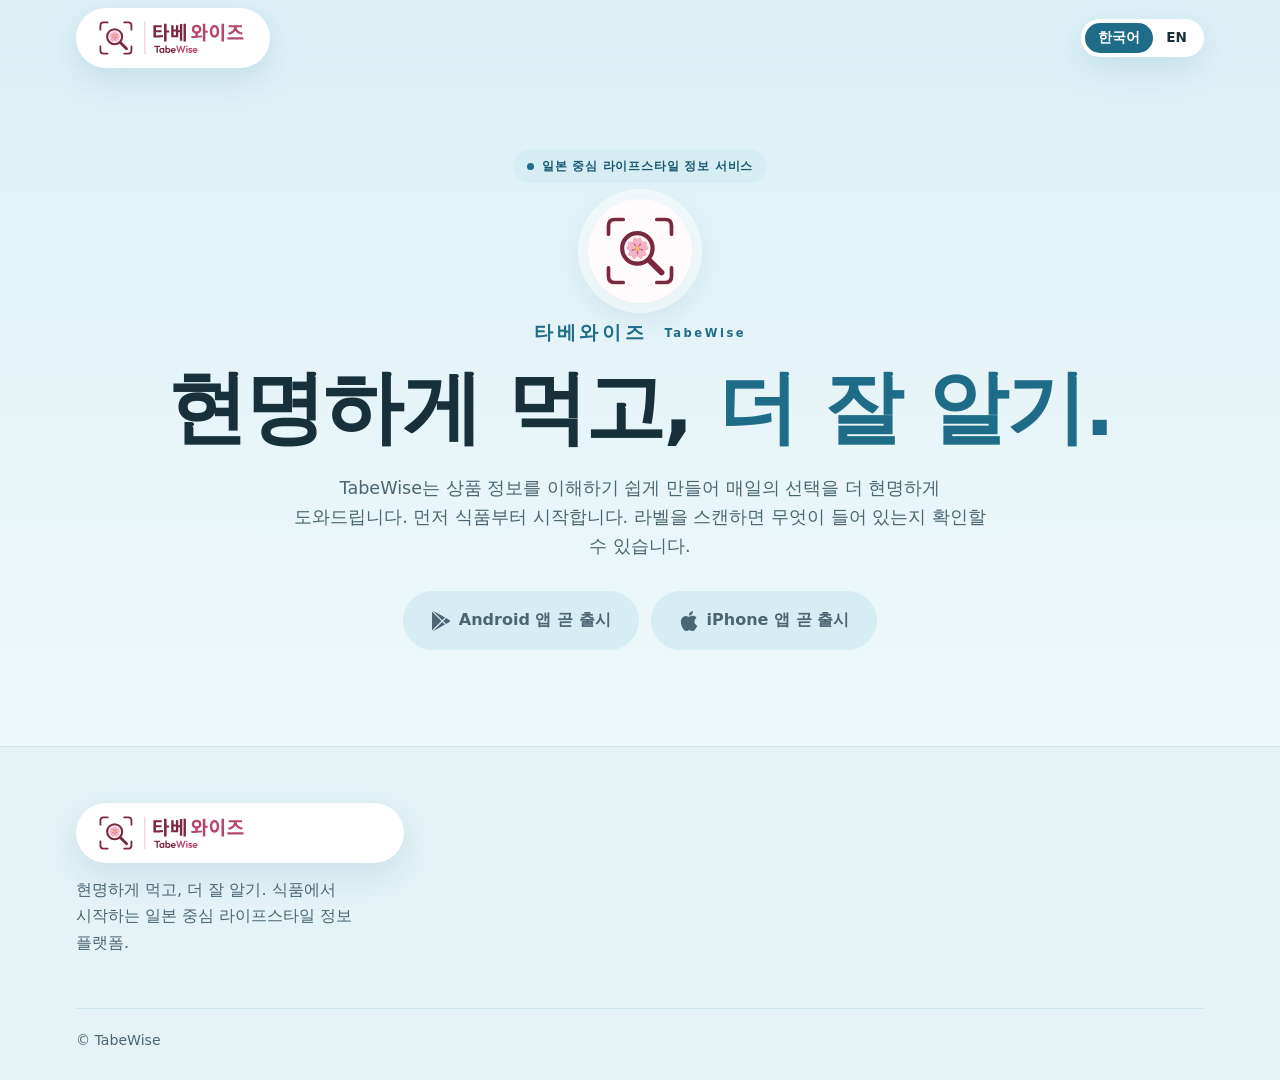
==== commit 27daf6ff: "Replace Japanese brand name with Korean (타베와이즈) in logo and page text Co-Authored-By: Claude Sonnet " ====
--- a/index.html
+++ b/index.html
@@ -4,8 +4,8 @@
 <meta charset="utf-8">
 <meta name="color-scheme" content="light">
 <meta name="viewport" content="width=device-width, initial-scale=1">
-<title>TabeWise (食べワイズ) | 현명하게 먹고, 더 잘 알기.</title>
-<meta name="description" content="TabeWise(食べワイズ)는 상품 정보를 이해하기 쉽게 만들어 매일의 선택을 더 현명하게 돕는 일본 중심 라이프스타일 정보 서비스입니다. 식품 스캔부터 시작합니다.">
+<title>TabeWise (타베와이즈) | 현명하게 먹고, 더 잘 알기.</title>
+<meta name="description" content="TabeWise(타베와이즈)는 상품 정보를 이해하기 쉽게 만들어 매일의 선택을 더 현명하게 돕는 일본 중심 라이프스타일 정보 서비스입니다. 식품 스캔부터 시작합니다.">
 <meta name="theme-color" content="#ddf0f6">
 <link rel="icon" type="image/svg+xml" href="images/favicon.svg">
 <link rel="icon" type="image/png" sizes="32x32" href="images/favicon-32.png">
@@ -17,10 +17,10 @@
 <meta property="og:site_name" content="TabeWise">
 <meta property="og:locale" content="ko_KR">
 <meta property="og:locale:alternate" content="en_US">
-<meta property="og:title" content="TabeWise (食べワイズ) | 현명하게 먹고, 더 잘 알기.">
+<meta property="og:title" content="TabeWise (타베와이즈) | 현명하게 먹고, 더 잘 알기.">
 <meta property="og:description" content="상품 정보를 알기 쉽게, 매일의 선택을 더 현명하게. 일본 중심 라이프스타일 정보 서비스.">
 <meta name="twitter:card" content="summary">
-<meta name="twitter:title" content="TabeWise (食べワイズ) | 현명하게 먹고, 더 잘 알기.">
+<meta name="twitter:title" content="TabeWise (타베와이즈) | 현명하게 먹고, 더 잘 알기.">
 <meta name="twitter:description" content="상품 정보를 알기 쉽게, 매일의 선택을 더 현명하게. 일본 중심 라이프스타일 정보 서비스.">
 <link rel="stylesheet" href="css/style.css?v=15">
 </head>
@@ -61,7 +61,7 @@
 
 <header class="nav">
   <div class="wrap">
-    <a class="brand" href="#top" aria-label="TabeWise 食べワイズ"><img src="images/tabewise-logo-animated.svg" width="166" height="52" alt="食べワイズ TabeWise"></a>
+    <a class="brand" href="#top" aria-label="TabeWise 타베와이즈"><img src="images/tabewise-logo-animated.svg" width="166" height="52" alt="타베와이즈 TabeWise"></a>
     <div class="lang" role="group" aria-label="언어"><button type="button" data-lang="ko" aria-pressed="true">한국어</button><button type="button" data-lang="en" aria-pressed="false">EN</button></div>
     <span class="btn btn-soft is-disabled nav-dl apk-soon" role="note" aria-disabled="true" aria-label="앱 곧 출시" data-aria-en="Apps coming soon" data-en="Coming soon">곧 출시</span>
   </div>
@@ -74,7 +74,7 @@
   <div class="wrap">
     <span class="eyebrow" data-en="Japan-first lifestyle discovery">일본 중심 라이프스타일 정보 서비스</span>
     <div class="emblem"><svg class="lens" aria-hidden="true" focusable="false"><use href="#lens"/></svg></div>
-    <p class="tagline"><b>食べワイズ</b> TabeWise</p>
+    <p class="tagline"><b>타베와이즈</b> TabeWise</p>
     <h1 data-en="Eat Smart. <em>Know Better.</em>">현명하게 먹고, <em>더 잘 알기.</em></h1>
     <p class="lead" data-en="TabeWise helps people make smarter everyday choices by making product information easier to understand. It starts with food: scan a label and see what is inside.">TabeWise는 상품 정보를 이해하기 쉽게 만들어 매일의 선택을 더 현명하게 도와드립니다. 먼저 식품부터 시작합니다. 라벨을 스캔하면 무엇이 들어 있는지 확인할 수 있습니다.</p>
     <div class="cta">
@@ -90,7 +90,7 @@
   <div class="wrap">
     <div class="fgrid">
       <div>
-        <a class="brand" href="#top" aria-label="TabeWise 食べワイズ"><img src="images/tabewise-logo-animated.svg" width="166" height="52" alt="食べワイズ TabeWise"></a>
+        <a class="brand" href="#top" aria-label="TabeWise 타베와이즈"><img src="images/tabewise-logo-animated.svg" width="166" height="52" alt="타베와이즈 TabeWise"></a>
         <p class="foot-p" data-en="Eat Smart. Know Better. A Japan-first lifestyle discovery platform, starting with food.">현명하게 먹고, 더 잘 알기. 식품에서 시작하는 일본 중심 라이프스타일 정보 플랫폼.</p>
       </div>
     </div>
@@ -98,6 +98,6 @@
   </div>
 </footer>
 
-<script src="js/main.js?v=12"></script>
+<script src="js/main.js?v=13"></script>
 </body>
 </html>
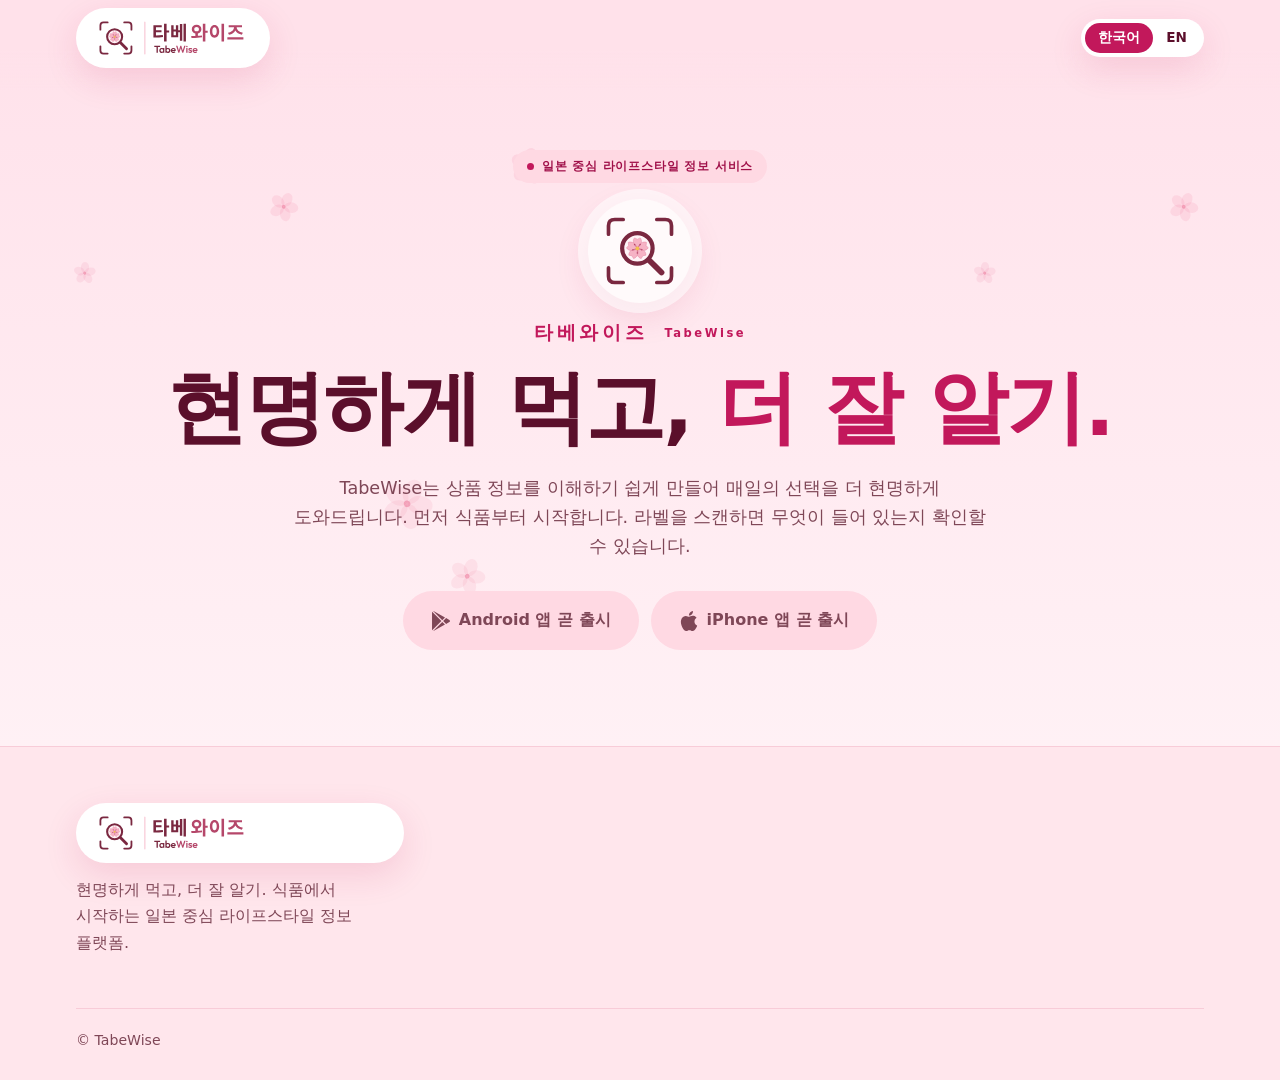
==== commit 5b4d72ae: "Make Sakura (pink) the default theme Co-Authored-By: Claude Sonnet 5.5 <noreply@anthropic.com>" ====
--- a/index.html
+++ b/index.html
@@ -1,12 +1,12 @@
 <!DOCTYPE html>
-<html lang="ko" data-theme="sky">
+<html lang="ko">
 <head>
 <meta charset="utf-8">
 <meta name="color-scheme" content="light">
 <meta name="viewport" content="width=device-width, initial-scale=1">
 <title>TabeWise (타베와이즈) | 현명하게 먹고, 더 잘 알기.</title>
 <meta name="description" content="TabeWise(타베와이즈)는 상품 정보를 이해하기 쉽게 만들어 매일의 선택을 더 현명하게 돕는 일본 중심 라이프스타일 정보 서비스입니다. 식품 스캔부터 시작합니다.">
-<meta name="theme-color" content="#ddf0f6">
+<meta name="theme-color" content="#ffe1ea">
 <link rel="icon" type="image/svg+xml" href="images/favicon.svg">
 <link rel="icon" type="image/png" sizes="32x32" href="images/favicon-32.png">
 <!-- CANONICAL URL (prepared, intentionally not active): add this line only after the final deployment URL is confirmed,
@@ -98,6 +98,6 @@
   </div>
 </footer>
 
-<script src="js/main.js?v=13"></script>
+<script src="js/main.js?v=14"></script>
 </body>
 </html>
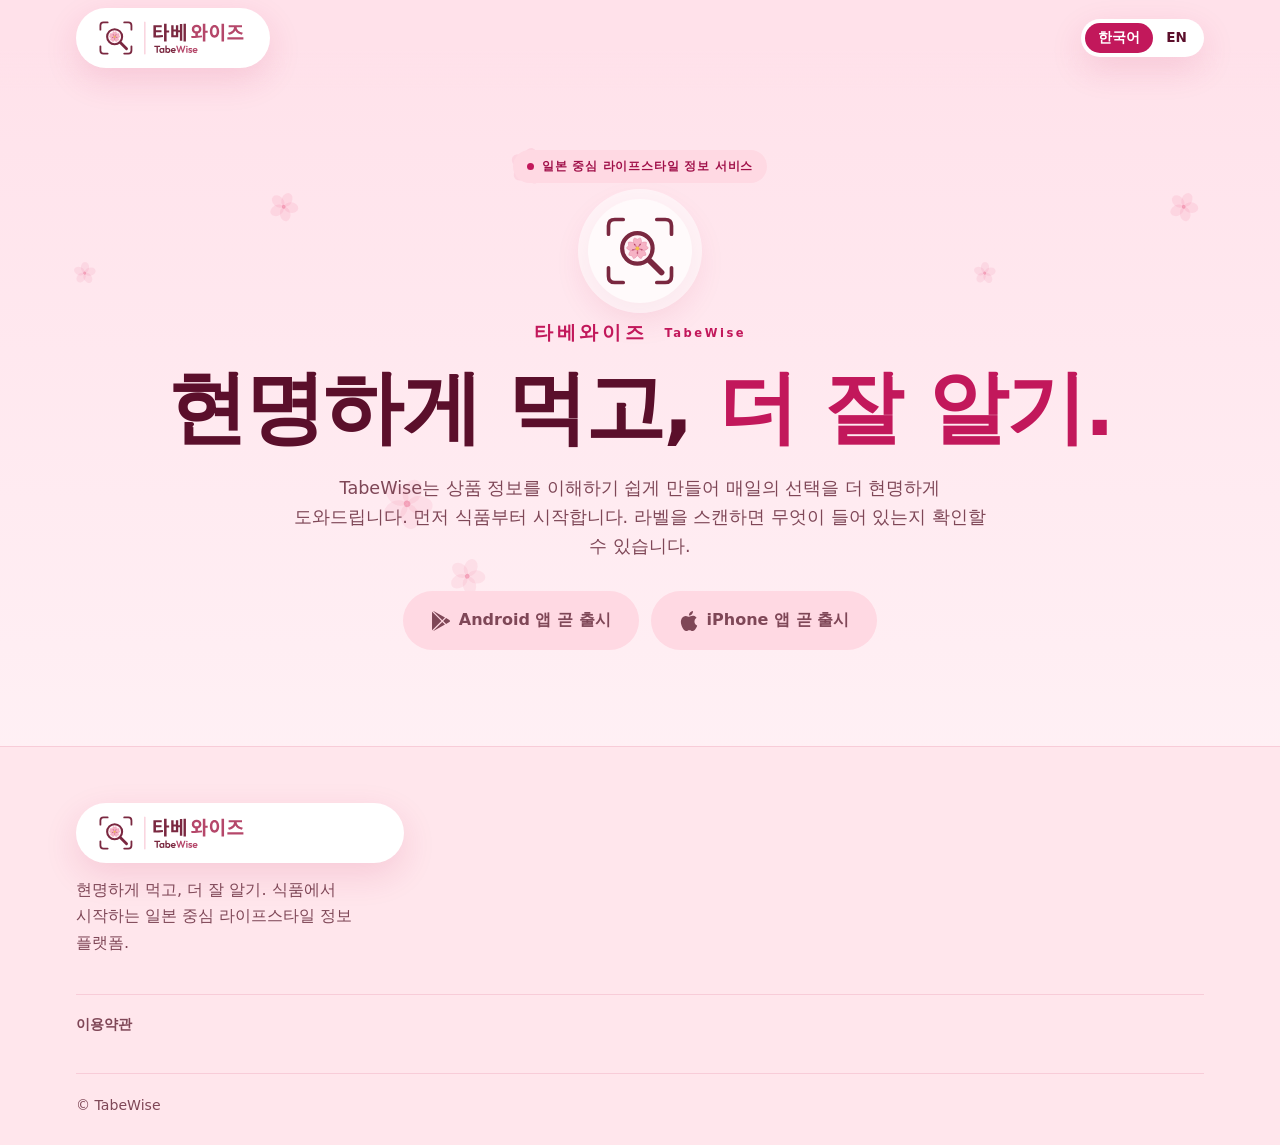
==== commit 06de45da: "Add Korean Terms of Use draft (and English version) with footer link Co-Authored-By: Claude Sonnet 5" ====
--- a/index.html
+++ b/index.html
@@ -94,10 +94,11 @@
         <p class="foot-p" data-en="Eat Smart. Know Better. A Japan-first lifestyle discovery platform, starting with food.">현명하게 먹고, 더 잘 알기. 식품에서 시작하는 일본 중심 라이프스타일 정보 플랫폼.</p>
       </div>
     </div>
+    <nav class="legal-links" aria-label="법적 고지" data-aria-en="Legal"><a href="terms.html" data-href-en="terms-en.html" data-en="Terms of Use">이용약관</a></nav>
     <div class="small"><span data-en="© TabeWise">© TabeWise</span></div>
   </div>
 </footer>
 
-<script src="js/main.js?v=14"></script>
+<script src="js/main.js?v=15"></script>
 </body>
 </html>
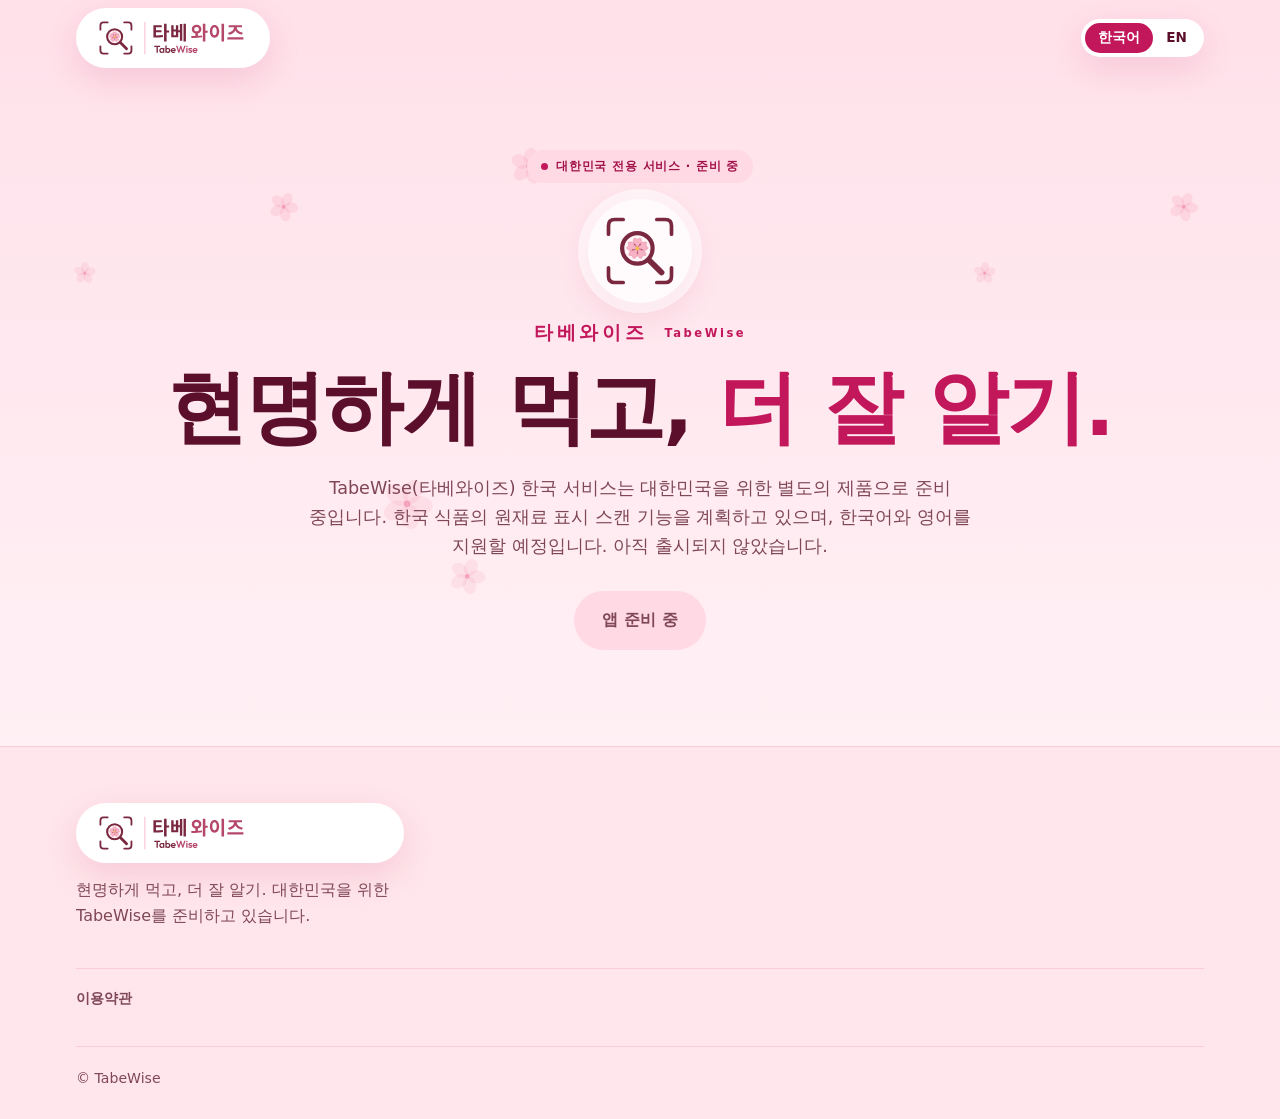
==== commit b582813b: "Describe TabeWise Korea as a planned South Korean product (TABEWISE-73) Interim home page correction" ====
--- a/index.html
+++ b/index.html
@@ -5,7 +5,7 @@
 <meta name="color-scheme" content="light">
 <meta name="viewport" content="width=device-width, initial-scale=1">
 <title>TabeWise (타베와이즈) | 현명하게 먹고, 더 잘 알기.</title>
-<meta name="description" content="TabeWise(타베와이즈)는 상품 정보를 이해하기 쉽게 만들어 매일의 선택을 더 현명하게 돕는 일본 중심 라이프스타일 정보 서비스입니다. 식품 스캔부터 시작합니다.">
+<meta name="description" content="TabeWise(타베와이즈) 한국 서비스는 대한민국을 위한 별도의 제품으로 준비 중입니다. 한국 식품 원재료 표시 스캔과 한국어·영어 지원을 계획하고 있습니다.">
 <meta name="theme-color" content="#ffe1ea">
 <link rel="icon" type="image/svg+xml" href="images/favicon.svg">
 <link rel="icon" type="image/png" sizes="32x32" href="images/favicon-32.png">
@@ -18,10 +18,10 @@
 <meta property="og:locale" content="ko_KR">
 <meta property="og:locale:alternate" content="en_US">
 <meta property="og:title" content="TabeWise (타베와이즈) | 현명하게 먹고, 더 잘 알기.">
-<meta property="og:description" content="상품 정보를 알기 쉽게, 매일의 선택을 더 현명하게. 일본 중심 라이프스타일 정보 서비스.">
+<meta property="og:description" content="대한민국을 위한 TabeWise를 준비 중입니다. 한국 식품 원재료 표시 스캔을 계획하고 있습니다.">
 <meta name="twitter:card" content="summary">
 <meta name="twitter:title" content="TabeWise (타베와이즈) | 현명하게 먹고, 더 잘 알기.">
-<meta name="twitter:description" content="상품 정보를 알기 쉽게, 매일의 선택을 더 현명하게. 일본 중심 라이프스타일 정보 서비스.">
+<meta name="twitter:description" content="대한민국을 위한 TabeWise를 준비 중입니다. 한국 식품 원재료 표시 스캔을 계획하고 있습니다.">
 <link rel="stylesheet" href="css/style.css?v=15">
 </head>
 <body>
@@ -63,7 +63,7 @@
   <div class="wrap">
     <a class="brand" href="#top" aria-label="TabeWise 타베와이즈"><img src="images/tabewise-logo-animated.svg" width="166" height="52" alt="타베와이즈 TabeWise"></a>
     <div class="lang" role="group" aria-label="언어"><button type="button" data-lang="ko" aria-pressed="true">한국어</button><button type="button" data-lang="en" aria-pressed="false">EN</button></div>
-    <span class="btn btn-soft is-disabled nav-dl apk-soon" role="note" aria-disabled="true" aria-label="앱 곧 출시" data-aria-en="Apps coming soon" data-en="Coming soon">곧 출시</span>
+    <span class="btn btn-soft is-disabled nav-dl apk-soon" role="note" aria-disabled="true" aria-label="앱 준비 중" data-aria-en="App in Preparation" data-en="App in Preparation">앱 준비 중</span>
   </div>
 </header>
 
@@ -72,14 +72,13 @@
 <!-- Introduction (hero) -->
 <section class="hero" id="top">
   <div class="wrap">
-    <span class="eyebrow" data-en="Japan-first lifestyle discovery">일본 중심 라이프스타일 정보 서비스</span>
+    <span class="eyebrow" data-en="A dedicated product for South Korea">대한민국 전용 서비스 · 준비 중</span>
     <div class="emblem"><svg class="lens" aria-hidden="true" focusable="false"><use href="#lens"/></svg></div>
     <p class="tagline"><b>타베와이즈</b> TabeWise</p>
     <h1 data-en="Eat Smart. <em>Know Better.</em>">현명하게 먹고, <em>더 잘 알기.</em></h1>
-    <p class="lead" data-en="TabeWise helps people make smarter everyday choices by making product information easier to understand. It starts with food: scan a label and see what is inside.">TabeWise는 상품 정보를 이해하기 쉽게 만들어 매일의 선택을 더 현명하게 도와드립니다. 먼저 식품부터 시작합니다. 라벨을 스캔하면 무엇이 들어 있는지 확인할 수 있습니다.</p>
+    <p class="lead" data-en="TabeWise for South Korea is being prepared as its own product. Scanning of Korean ingredient labels is planned, with Korean and English support. It is not released yet.">TabeWise(타베와이즈) 한국 서비스는 대한민국을 위한 별도의 제품으로 준비 중입니다. 한국 식품의 원재료 표시 스캔 기능을 계획하고 있으며, 한국어와 영어를 지원할 예정입니다. 아직 출시되지 않았습니다.</p>
     <div class="cta">
-      <span class="btn btn-primary is-disabled apk-soon" role="note" aria-disabled="true"><svg class="ico" viewBox="0 0 24 24" aria-hidden="true" focusable="false"><path fill="currentColor" d="M22.018 13.298l-3.919 2.218-3.515-3.493 3.543-3.521 3.891 2.202a1.49 1.49 0 0 1 0 2.594zM1.337.924a1.486 1.486 0 0 0-.112.568v21.017c0 .217.045.419.124.6l11.155-11.087L1.337.924zm12.207 10.065l3.258-3.238L3.45.195a1.466 1.466 0 0 0-.946-.179l11.04 10.973zm0 2.067l-11 10.933c.298.036.612-.016.906-.183l13.324-7.54-3.23-3.21z"/></svg><span data-en="Android app coming soon">Android 앱 곧 출시</span></span><a class="btn btn-primary apk-live" href="#download" hidden download><svg class="ico" viewBox="0 0 24 24" aria-hidden="true" focusable="false"><path fill="currentColor" d="M22.018 13.298l-3.919 2.218-3.515-3.493 3.543-3.521 3.891 2.202a1.49 1.49 0 0 1 0 2.594zM1.337.924a1.486 1.486 0 0 0-.112.568v21.017c0 .217.045.419.124.6l11.155-11.087L1.337.924zm12.207 10.065l3.258-3.238L3.45.195a1.466 1.466 0 0 0-.946-.179l11.04 10.973zm0 2.067l-11 10.933c.298.036.612-.016.906-.183l13.324-7.54-3.23-3.21z"/></svg><span data-en="Download the Android APK">Android APK 다운로드</span></a>
-      <span class="btn btn-primary is-disabled" role="note" aria-disabled="true"><svg class="ico" viewBox="0 0 24 24" aria-hidden="true" focusable="false"><path fill="currentColor" d="M12.152 6.896c-.948 0-2.415-1.078-3.96-1.04-2.04.027-3.91 1.183-4.961 3.014-2.117 3.675-.546 9.103 1.519 12.09 1.013 1.454 2.208 3.09 3.792 3.039 1.52-.065 2.09-.987 3.935-.987 1.831 0 2.35.987 3.96.948 1.637-.026 2.676-1.48 3.676-2.948 1.156-1.688 1.636-3.325 1.662-3.415-.039-.013-3.182-1.221-3.22-4.857-.026-3.04 2.48-4.494 2.597-4.559-1.429-2.09-3.623-2.324-4.39-2.376-2-.156-3.675 1.09-4.61 1.09zM15.53 3.83c.843-1.012 1.4-2.427 1.245-3.83-1.207.052-2.662.805-3.532 1.818-.78.896-1.454 2.338-1.273 3.714 1.338.104 2.715-.688 3.559-1.701"/></svg><span data-en="iPhone app coming soon">iPhone 앱 곧 출시</span></span>
+      <span class="btn btn-primary is-disabled" role="note" aria-disabled="true" data-en="App in Preparation">앱 준비 중</span>
     </div>
   </div>
 </section>
@@ -91,7 +90,7 @@
     <div class="fgrid">
       <div>
         <a class="brand" href="#top" aria-label="TabeWise 타베와이즈"><img src="images/tabewise-logo-animated.svg" width="166" height="52" alt="타베와이즈 TabeWise"></a>
-        <p class="foot-p" data-en="Eat Smart. Know Better. A Japan-first lifestyle discovery platform, starting with food.">현명하게 먹고, 더 잘 알기. 식품에서 시작하는 일본 중심 라이프스타일 정보 플랫폼.</p>
+        <p class="foot-p" data-en="Eat Smart. Know Better. A dedicated TabeWise for South Korea, in preparation.">현명하게 먹고, 더 잘 알기. 대한민국을 위한 TabeWise를 준비하고 있습니다.</p>
       </div>
     </div>
     <nav class="legal-links" aria-label="법적 고지" data-aria-en="Legal"><a href="terms.html" data-href-en="terms-en.html" data-en="Terms of Use">이용약관</a></nav>
@@ -99,6 +98,6 @@
   </div>
 </footer>
 
-<script src="js/main.js?v=15"></script>
+<script src="js/main.js?v=16"></script>
 </body>
 </html>
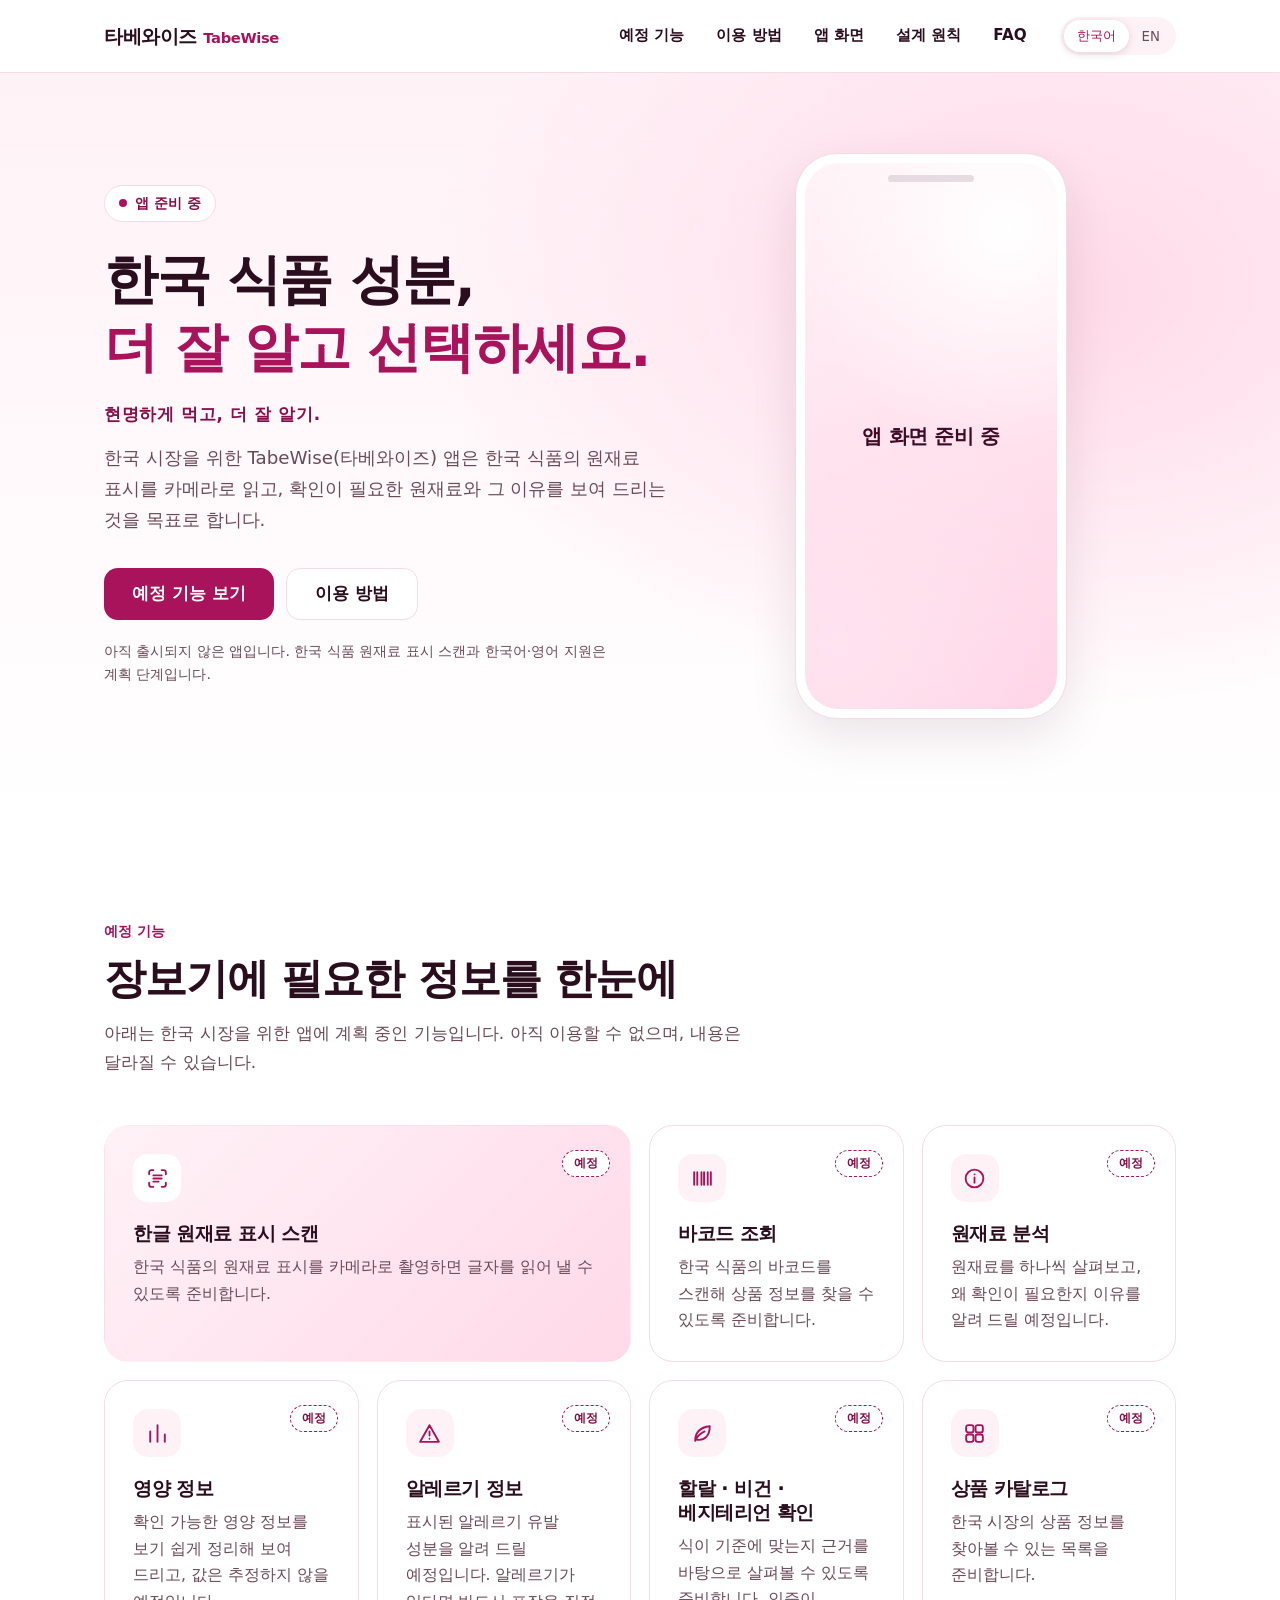
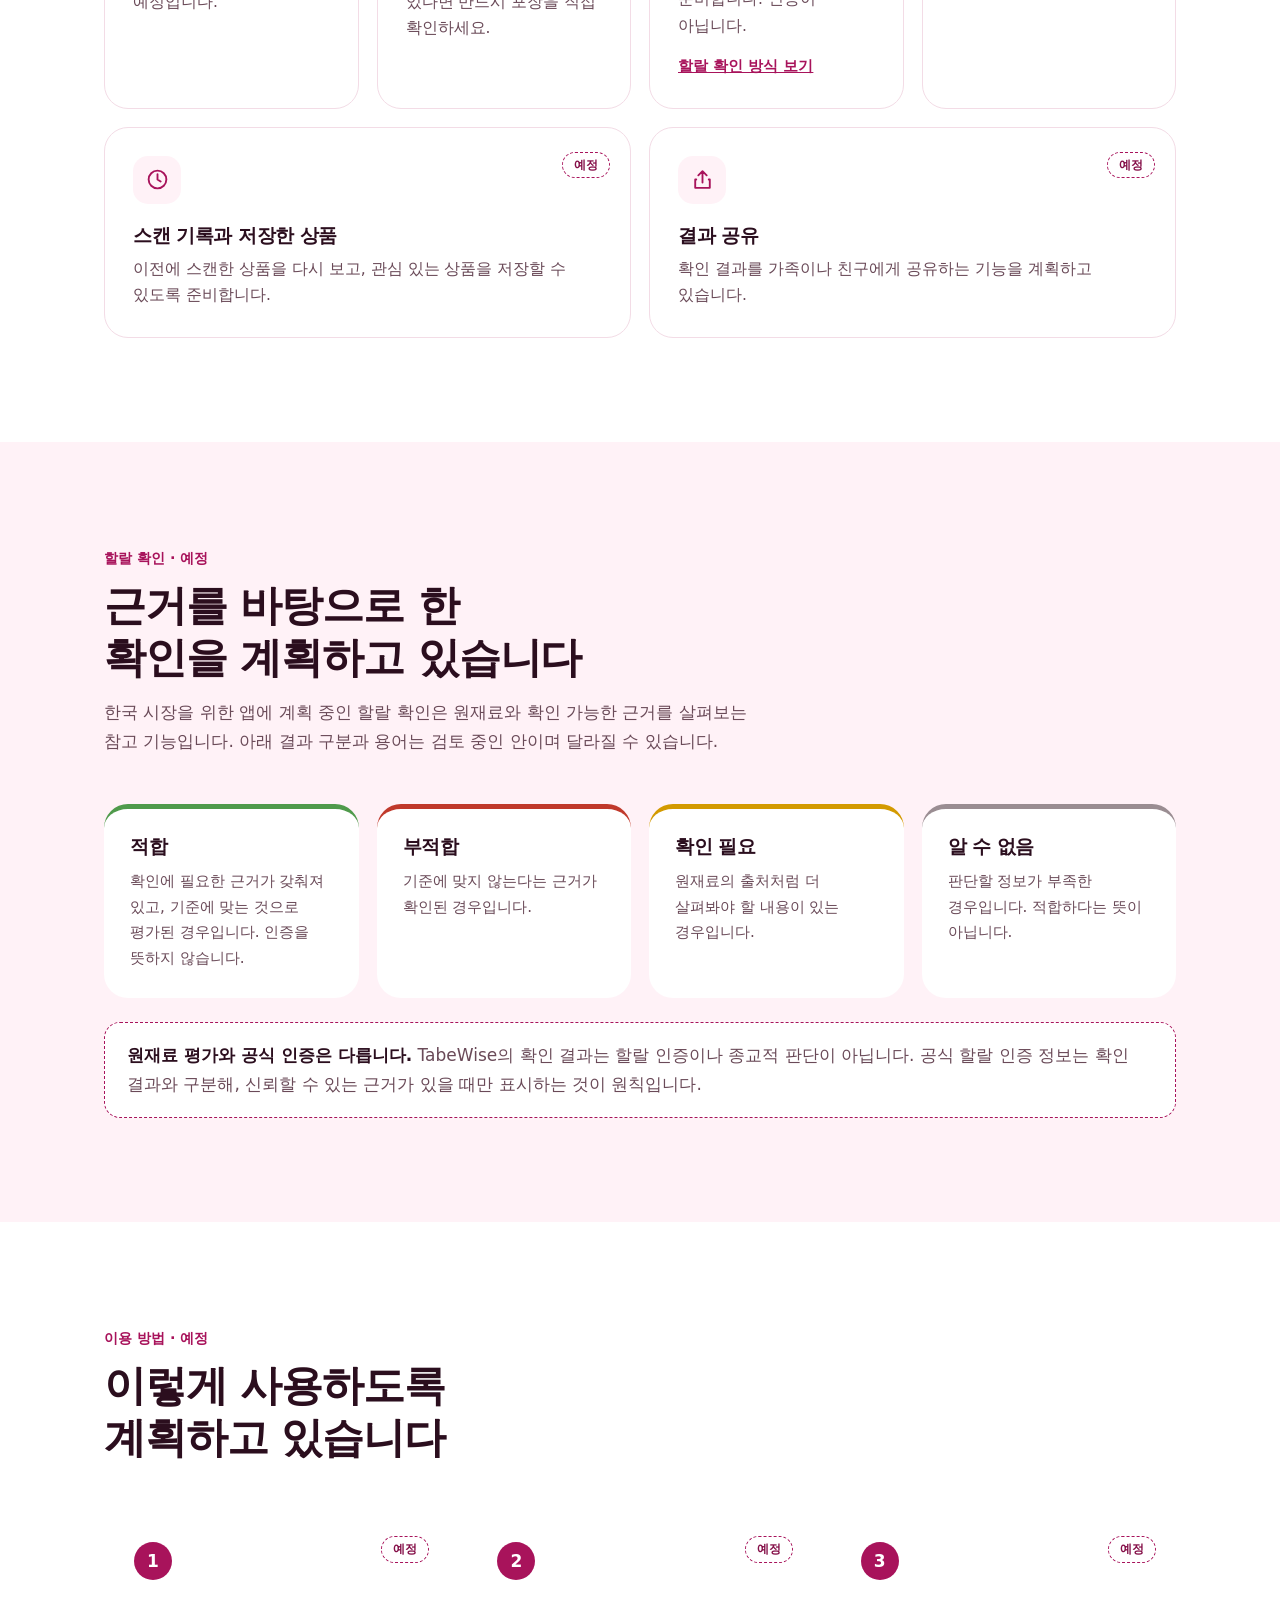
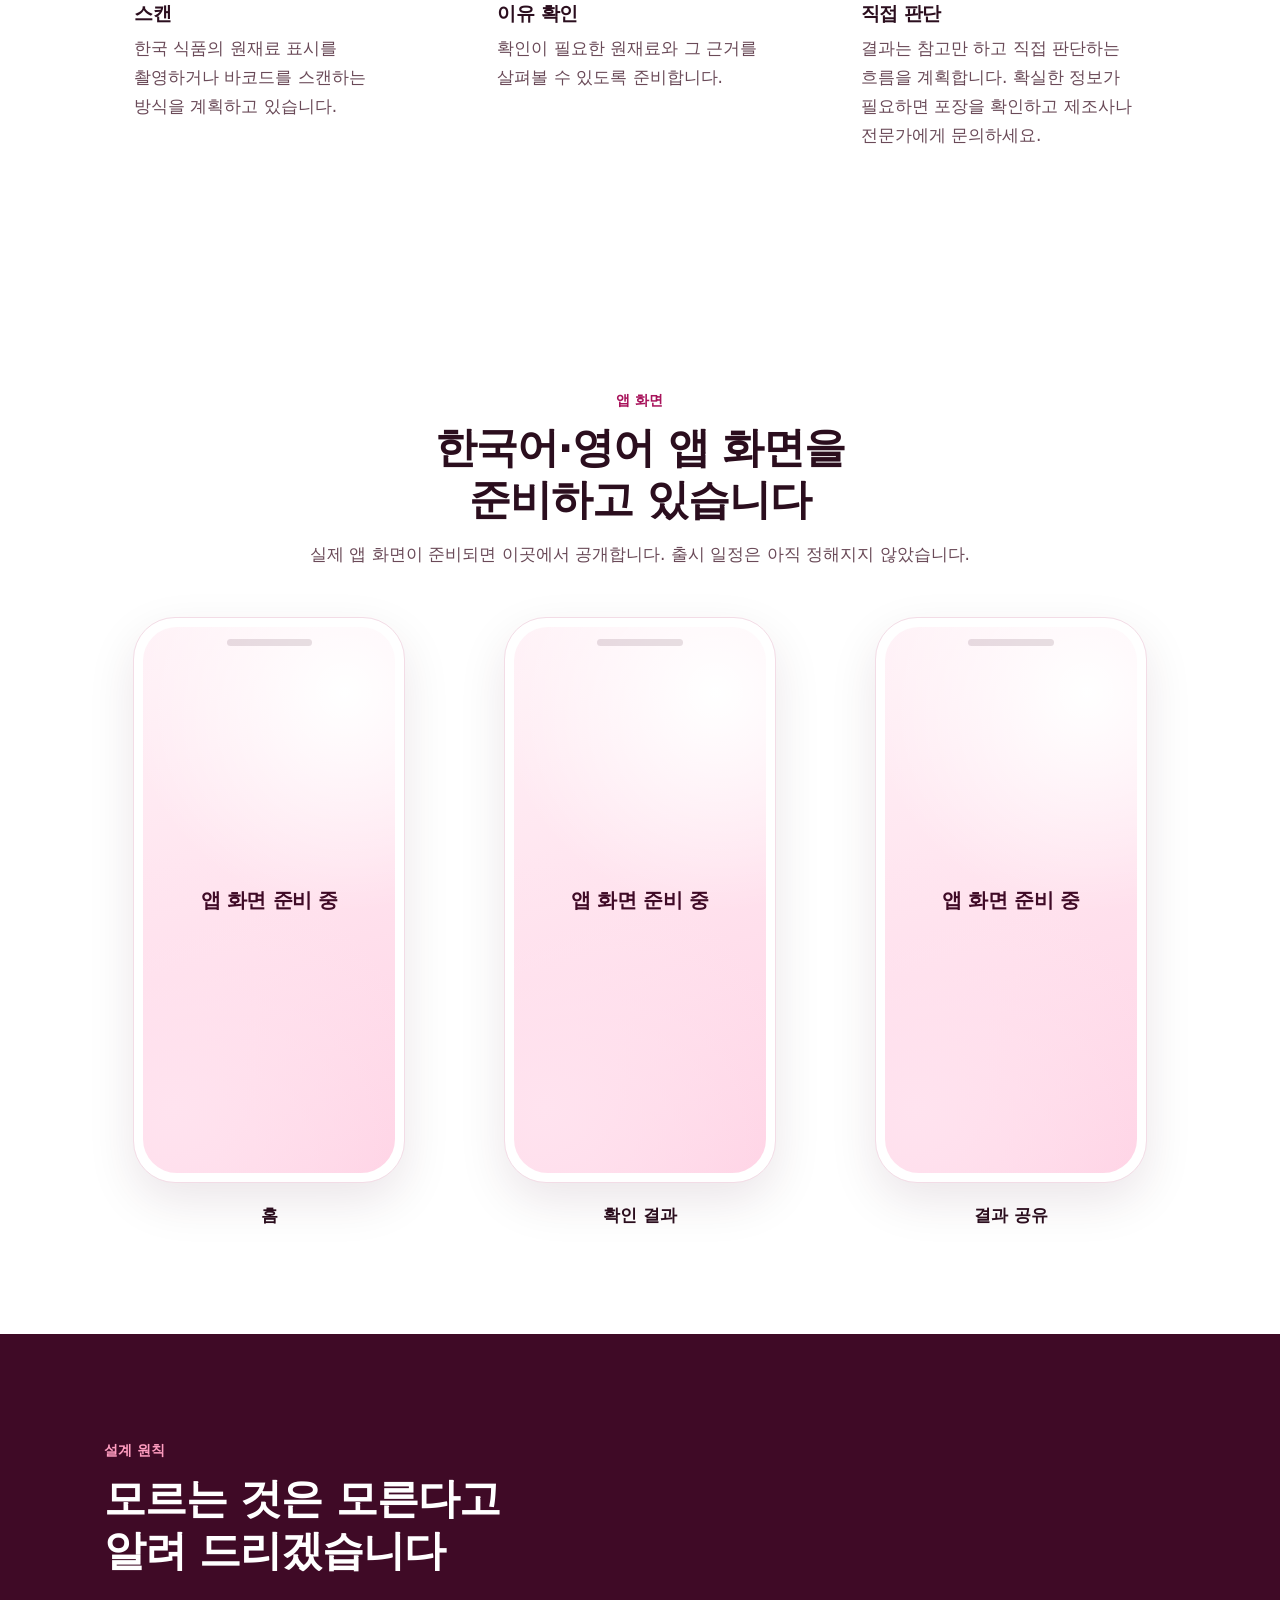
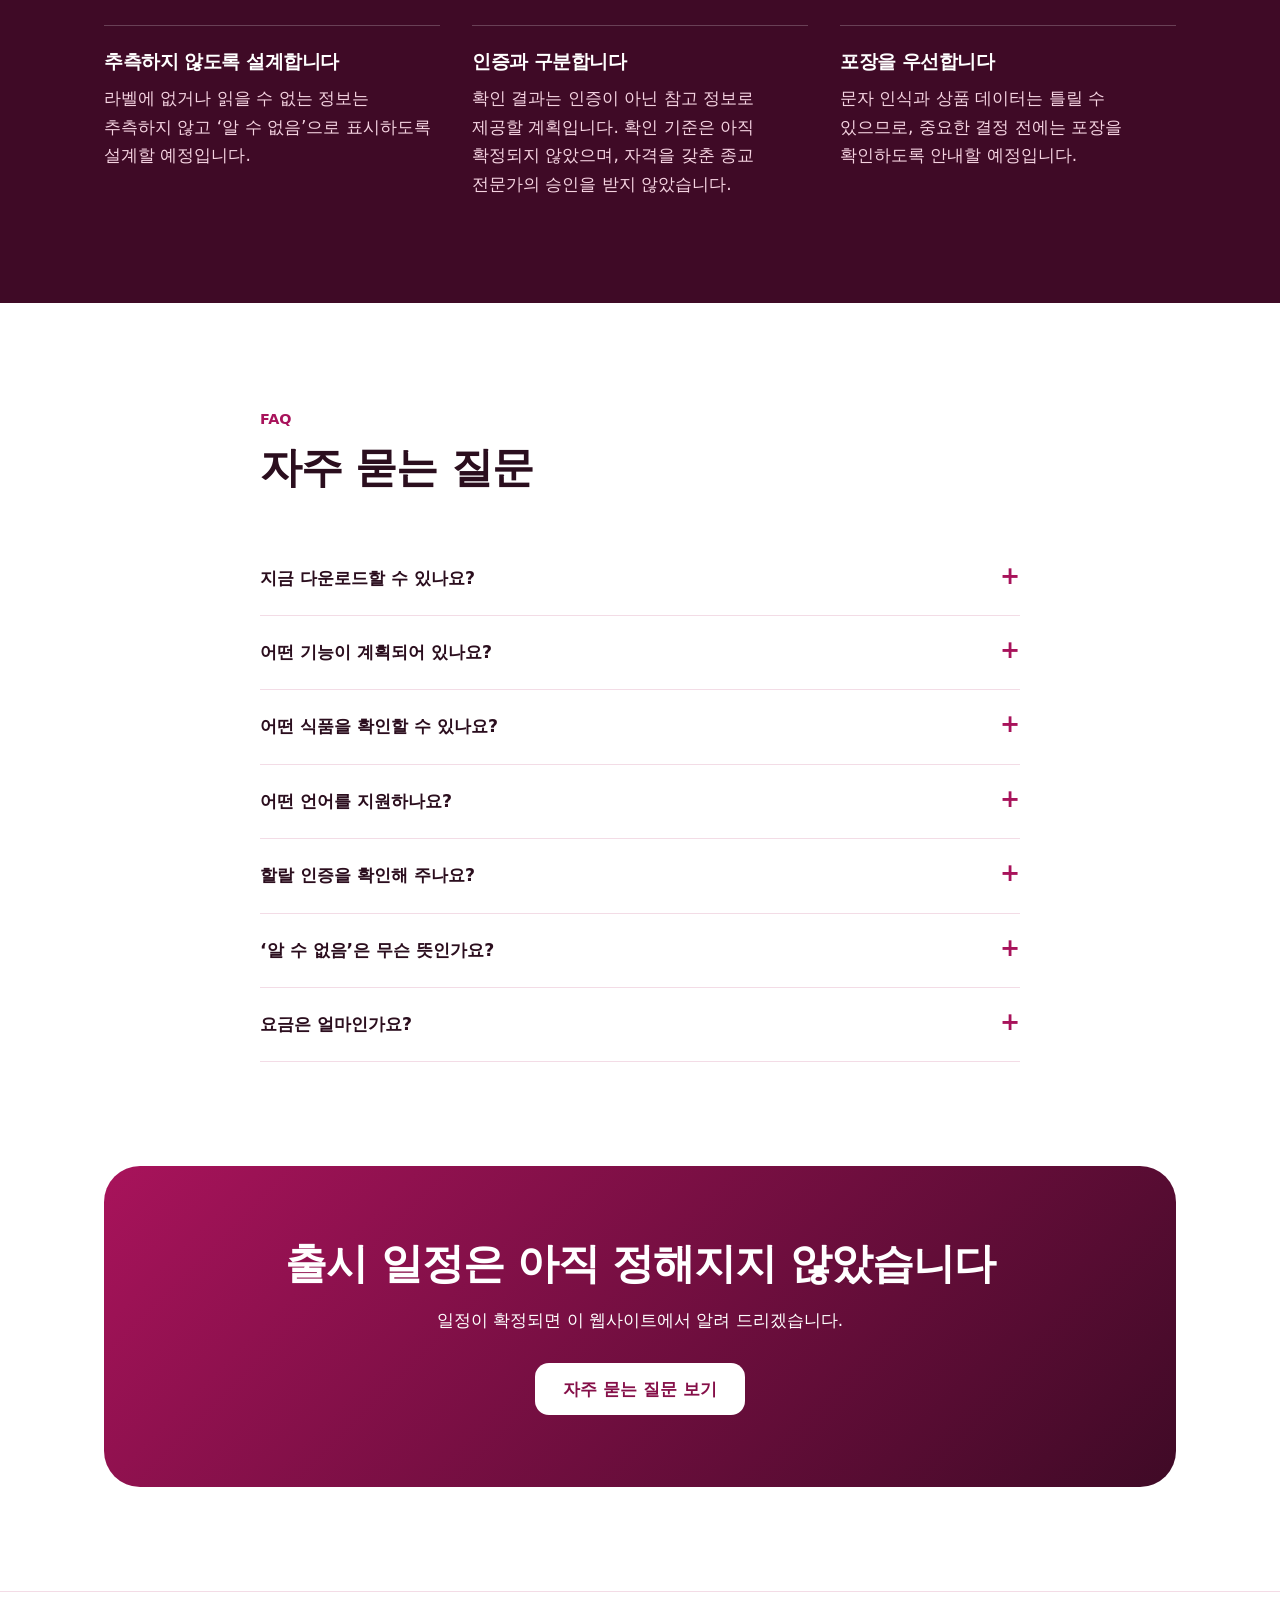
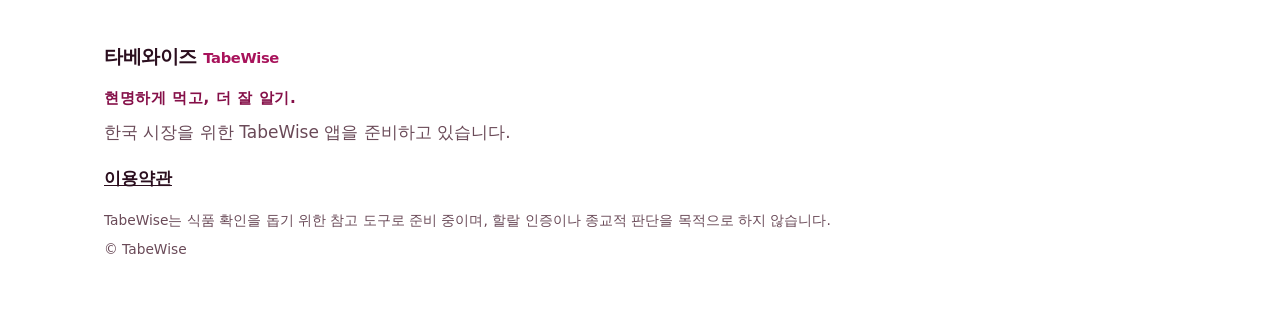
==== commit e661f462: "Release TABEWISE Korea homepage (TABEWISE-73) Co-Authored-By: Claude Sonnet 5.5 <noreply@anthropic.c" ====
--- a/index.html
+++ b/index.html
@@ -4,81 +4,173 @@
 <meta charset="utf-8">
 <meta name="color-scheme" content="light">
 <meta name="viewport" content="width=device-width, initial-scale=1">
-<title>TabeWise (타베와이즈) | 현명하게 먹고, 더 잘 알기.</title>
-<meta name="description" content="TabeWise(타베와이즈) 한국 서비스는 대한민국을 위한 별도의 제품으로 준비 중입니다. 한국 식품 원재료 표시 스캔과 한국어·영어 지원을 계획하고 있습니다.">
-<meta name="theme-color" content="#ffe1ea">
-<link rel="icon" type="image/svg+xml" href="images/favicon.svg">
-<link rel="icon" type="image/png" sizes="32x32" href="images/favicon-32.png">
-<!-- CANONICAL URL (prepared, intentionally not active): add this line only after the final deployment URL is confirmed,
-     and keep og:url / og:image / twitter:image below in sync with it:
-     <link rel="canonical" href="https://CONFIRMED-FINAL-URL/"> -->
-<!-- og:url / og:image / twitter:image: add once this site's own URL exists (do not point at the Japanese/English site). -->
+<title>TabeWise 타베와이즈 | 한국 식품 성분 확인 앱 준비 중</title>
+<meta name="description" content="TabeWise(타베와이즈)는 한국 식품의 원재료 표시를 이해하도록 돕는, 한국 시장을 위한 앱을 준비하고 있습니다. 한국 식품 원재료 표시 스캔과 한국어·영어 지원을 계획하고 있으며, 아직 출시되지 않았습니다.">
+<meta name="theme-color" content="#fff2f7">
+<!-- Neutral temporary icon until the Korean brand assets are approved. -->
+<link rel="icon" href="data:image/svg+xml,%3Csvg xmlns='http://www.w3.org/2000/svg' viewBox='0 0 32 32'%3E%3Crect width='32' height='32' rx='8' fill='%23a8135b'/%3E%3C/svg%3E">
+<link rel="canonical" href="https://tabewisekr.github.io/">
+<meta property="og:url" content="https://tabewisekr.github.io/">
+<!-- Share image still required: add og:image and twitter:image once approved. -->
 <meta property="og:type" content="website">
 <meta property="og:site_name" content="TabeWise">
 <meta property="og:locale" content="ko_KR">
 <meta property="og:locale:alternate" content="en_US">
-<meta property="og:title" content="TabeWise (타베와이즈) | 현명하게 먹고, 더 잘 알기.">
-<meta property="og:description" content="대한민국을 위한 TabeWise를 준비 중입니다. 한국 식품 원재료 표시 스캔을 계획하고 있습니다.">
+<meta property="og:title" content="TabeWise 타베와이즈 | 한국 식품 성분 확인 앱 준비 중">
+<meta property="og:description" content="한국 식품 성분, 더 잘 알고 선택하세요. 원재료 표시 스캔과 한국어·영어 지원을 계획 중인 앱을 준비하고 있습니다.">
 <meta name="twitter:card" content="summary">
-<meta name="twitter:title" content="TabeWise (타베와이즈) | 현명하게 먹고, 더 잘 알기.">
-<meta name="twitter:description" content="대한민국을 위한 TabeWise를 준비 중입니다. 한국 식품 원재료 표시 스캔을 계획하고 있습니다.">
-<link rel="stylesheet" href="css/style.css?v=15">
+<meta name="twitter:title" content="TabeWise 타베와이즈 | 한국 식품 성분 확인 앱 준비 중">
+<meta name="twitter:description" content="한국 식품 성분, 더 잘 알고 선택하세요. 원재료 표시 스캔과 한국어·영어 지원을 계획 중인 앱을 준비하고 있습니다.">
+<link rel="stylesheet" href="css/home.css?v=11">
+<noscript><style>
+/* Without JavaScript the menu button and language switch cannot work: show the links instead. */
+.menu-btn,.lang{display:none}
+@media(max-width:960px){
+.nav{position:static}
+section{scroll-margin-top:0}
+.nav .wrap{height:auto;flex-wrap:wrap;padding-top:12px;padding-bottom:12px}
+.nav nav{display:block;position:static;flex-basis:100%;margin:0;padding:0;border:0;box-shadow:none;max-height:none;overflow:visible}
+.nav ul{flex-direction:row;flex-wrap:wrap}
+.nav ul a{padding:10px 12px}
+}
+</style></noscript>
 </head>
 <body>
-<svg width="0" height="0" style="position:absolute" aria-hidden="true"><defs><symbol id="lens" viewBox="-80 -80 160 160"><g fill="none" stroke="#7A2840" stroke-width="7" stroke-linecap="round" stroke-linejoin="round">
-<path d="M-60,-32 V-48 Q-60,-60 -48,-60 H-32"/>
-<path d="M32,-60 H48 Q60,-60 60,-48 V-32"/>
-<path d="M60,32 V48 Q60,60 48,60 H32"/>
-<path d="M-32,60 H-48 Q-60,60 -60,48 V32"/>
-</g>
-<line x1="17" y1="17" x2="41" y2="41" stroke="#7A2840" stroke-width="11" stroke-linecap="round"/>
-<circle cx="-5" cy="-5" r="29" fill="#FFF4F7" stroke="#7A2840" stroke-width="8"/>
-<g transform="translate(-5,-5)">
-<g fill="#F6B3C5" stroke="#E07F9B" stroke-width="0.8" stroke-linejoin="round">
-<path transform="rotate(0)" d="M0,0 C-8,-5 -10,-15 -5.5,-20 L0,-17.5 L5.5,-20 C10,-15 8,-5 0,0 Z"/>
-<path transform="rotate(72)" d="M0,0 C-8,-5 -10,-15 -5.5,-20 L0,-17.5 L5.5,-20 C10,-15 8,-5 0,0 Z"/>
-<path transform="rotate(144)" d="M0,0 C-8,-5 -10,-15 -5.5,-20 L0,-17.5 L5.5,-20 C10,-15 8,-5 0,0 Z"/>
-<path transform="rotate(216)" d="M0,0 C-8,-5 -10,-15 -5.5,-20 L0,-17.5 L5.5,-20 C10,-15 8,-5 0,0 Z"/>
-<path transform="rotate(288)" d="M0,0 C-8,-5 -10,-15 -5.5,-20 L0,-17.5 L5.5,-20 C10,-15 8,-5 0,0 Z"/>
-</g>
-<g stroke="#B5476A" stroke-width="1" stroke-linecap="round">
-<line x1="0" y1="0" x2="0" y2="-8.5" transform="rotate(36)"/>
-<line x1="0" y1="0" x2="0" y2="-8.5" transform="rotate(108)"/>
-<line x1="0" y1="0" x2="0" y2="-8.5" transform="rotate(180)"/>
-<line x1="0" y1="0" x2="0" y2="-8.5" transform="rotate(252)"/>
-<line x1="0" y1="0" x2="0" y2="-8.5" transform="rotate(324)"/>
-</g>
-<g fill="#B5476A">
-<circle cx="0" cy="-9" r="1.4" transform="rotate(36)"/>
-<circle cx="0" cy="-9" r="1.4" transform="rotate(108)"/>
-<circle cx="0" cy="-9" r="1.4" transform="rotate(180)"/>
-<circle cx="0" cy="-9" r="1.4" transform="rotate(252)"/>
-<circle cx="0" cy="-9" r="1.4" transform="rotate(324)"/>
-</g>
-<circle r="3.6" fill="#F2C14E"/>
-</g></symbol></defs></svg>
 <a class="skip" href="#main" data-en="Skip to content">본문으로 건너뛰기</a>
 
 <header class="nav">
   <div class="wrap">
-    <a class="brand" href="#top" aria-label="TabeWise 타베와이즈"><img src="images/tabewise-logo-animated.svg" width="166" height="52" alt="타베와이즈 TabeWise"></a>
-    <div class="lang" role="group" aria-label="언어"><button type="button" data-lang="ko" aria-pressed="true">한국어</button><button type="button" data-lang="en" aria-pressed="false">EN</button></div>
-    <span class="btn btn-soft is-disabled nav-dl apk-soon" role="note" aria-disabled="true" aria-label="앱 준비 중" data-aria-en="App in Preparation" data-en="App in Preparation">앱 준비 중</span>
+    <a class="brand" href="#top" aria-label="TabeWise 타베와이즈"><span class="wordmark">타베와이즈 <span lang="en">TabeWise</span></span></a>
+    <button class="menu-btn" type="button" aria-expanded="false" aria-controls="site-nav" aria-label="메뉴" data-aria-en="Menu"><span></span><span></span></button>
+    <nav id="site-nav" aria-label="주요 메뉴" data-aria-en="Main"><ul><li><a href="#features" data-en="Planned features">예정 기능</a></li><li><a href="#how" data-en="How it works">이용 방법</a></li><li><a href="#preview" data-en="App screens">앱 화면</a></li><li><a href="#trust" data-en="Design principles">설계 원칙</a></li><li><a href="#faq" data-en="FAQ">FAQ</a></li></ul></nav>
+    <div class="lang" role="group" aria-label="언어" data-aria-en="Language"><button type="button" data-lang="ko" aria-pressed="true" lang="ko">한국어</button><button type="button" data-lang="en" aria-pressed="false" lang="en">EN</button></div>
   </div>
 </header>
 
 <main id="main">
 
-<!-- Introduction (hero) -->
 <section class="hero" id="top">
   <div class="wrap">
-    <span class="eyebrow" data-en="A dedicated product for South Korea">대한민국 전용 서비스 · 준비 중</span>
-    <div class="emblem"><svg class="lens" aria-hidden="true" focusable="false"><use href="#lens"/></svg></div>
-    <p class="tagline"><b>타베와이즈</b> TabeWise</p>
-    <h1 data-en="Eat Smart. <em>Know Better.</em>">현명하게 먹고, <em>더 잘 알기.</em></h1>
-    <p class="lead" data-en="TabeWise for South Korea is being prepared as its own product. Scanning of Korean ingredient labels is planned, with Korean and English support. It is not released yet.">TabeWise(타베와이즈) 한국 서비스는 대한민국을 위한 별도의 제품으로 준비 중입니다. 한국 식품의 원재료 표시 스캔 기능을 계획하고 있으며, 한국어와 영어를 지원할 예정입니다. 아직 출시되지 않았습니다.</p>
-    <div class="cta">
-      <span class="btn btn-primary is-disabled" role="note" aria-disabled="true" data-en="App in Preparation">앱 준비 중</span>
+    <div class="hero-text">
+      <p class="status" data-en="App in Preparation">앱 준비 중</p>
+      <h1 data-en="Understand Korean food ingredients.<br><em>Choose better.</em>">한국 식품 성분,<br><em>더 잘 알고 선택하세요.</em></h1>
+      <p class="tagline" data-en="Eat Smart. Know Better.">현명하게 먹고, 더 잘 알기.</p>
+      <p class="lead" data-en="The TabeWise app for South Korea is being designed to read Korean ingredient labels with your camera and show which ingredients to check, and why.">한국 시장을 위한 TabeWise(타베와이즈) 앱은 한국 식품의 원재료 표시를 카메라로 읽고, 확인이 필요한 원재료와 그 이유를 보여 드리는 것을 목표로 합니다.</p>
+      <div class="cta"><a class="btn primary" href="#features" data-en="See planned features">예정 기능 보기</a><a class="btn ghost" href="#how" data-en="How it works">이용 방법</a></div>
+      <p class="note" data-en="The app is not released yet. Korean ingredient label scanning and Korean and English support are planned.">아직 출시되지 않은 앱입니다. 한국 식품 원재료 표시 스캔과 한국어·영어 지원은 계획 단계입니다.</p>
+    </div>
+    <div class="hero-art"><figure class="shot" data-shot="hero" data-image-ko="" data-image-en="">
+  <div class="phone"><div class="screen">
+    <div class="slot"><strong data-en="App Preview in Preparation">앱 화면 준비 중</strong></div>
+    <img class="shot-img" hidden width="1080" height="2400" alt="" data-alt-ko="홈 화면" data-alt-en="Home screen">
+  </div></div>
+</figure></div>
+  </div>
+</section>
+
+<section id="features">
+  <div class="wrap">
+    <header class="shead"><p class="eyebrow" data-en="Planned features">예정 기능</p><h2 data-en="What you need to know while shopping">장보기에 필요한 정보를 한눈에</h2><p class="sub" data-en="These features are planned for the app for South Korea. They are not available yet and may change.">아래는 한국 시장을 위한 앱에 계획 중인 기능입니다. 아직 이용할 수 없으며, 내용은 달라질 수 있습니다.</p></header>
+    <div class="bento">
+      <article class="card wide tint"><span class="ic" aria-hidden="true"><svg viewBox="0 0 24 24" focusable="false"><path d="M4 8V6a2 2 0 0 1 2-2h2M16 4h2a2 2 0 0 1 2 2v2M20 16v2a2 2 0 0 1-2 2h-2M8 20H6a2 2 0 0 1-2-2v-2M8 9h8M8 12h8M8 15h5"/></svg></span><span class="badge" data-en="Planned">예정</span><h3 data-en="Korean ingredient label scanning">한글 원재료 표시 스캔</h3><p data-en="Will read the text of a Korean ingredient label from a camera photo.">한국 식품의 원재료 표시를 카메라로 촬영하면 글자를 읽어 낼 수 있도록 준비합니다.</p></article>
+      <article class="card"><span class="ic" aria-hidden="true"><svg viewBox="0 0 24 24" focusable="false"><path d="M4 6v12M7 6v12M11 6v12M13.5 6v12M17 6v12M20 6v12"/></svg></span><span class="badge" data-en="Planned">예정</span><h3 data-en="Barcode lookup">바코드 조회</h3><p data-en="Will find product information from a Korean product barcode.">한국 식품의 바코드를 스캔해 상품 정보를 찾을 수 있도록 준비합니다.</p></article>
+      <article class="card"><span class="ic" aria-hidden="true"><svg viewBox="0 0 24 24" focusable="false"><circle cx="12" cy="12" r="8.5"/><path d="M12 11v5M12 8h.01"/></svg></span><span class="badge" data-en="Planned">예정</span><h3 data-en="Ingredient analysis">원재료 분석</h3><p data-en="Will go through ingredients one by one and explain why any need checking.">원재료를 하나씩 살펴보고, 왜 확인이 필요한지 이유를 알려 드릴 예정입니다.</p></article>
+      <article class="card"><span class="ic" aria-hidden="true"><svg viewBox="0 0 24 24" focusable="false"><path d="M5 20V10M12 20V4M19 20v-7"/></svg></span><span class="badge" data-en="Planned">예정</span><h3 data-en="Nutrition information">영양 정보</h3><p data-en="Will present available nutrition values clearly, without estimating any.">확인 가능한 영양 정보를 보기 쉽게 정리해 보여 드리고, 값은 추정하지 않을 예정입니다.</p></article>
+      <article class="card"><span class="ic" aria-hidden="true"><svg viewBox="0 0 24 24" focusable="false"><path d="M12 4 3 20h18L12 4zM12 10v4M12 17h.01"/></svg></span><span class="badge" data-en="Planned">예정</span><h3 data-en="Allergen information">알레르기 정보</h3><p data-en="Will show declared allergens. If you have an allergy, always read the package.">표시된 알레르기 유발 성분을 알려 드릴 예정입니다. 알레르기가 있다면 반드시 포장을 직접 확인하세요.</p></article>
+      <article class="card"><span class="ic" aria-hidden="true"><svg viewBox="0 0 24 24" focusable="false"><path d="M5 19c0-8 5-13 14-14 0 9-5 14-12 13M5 19c2-5 5-7 9-9"/></svg></span><span class="badge" data-en="Planned">예정</span><h3 data-en="Halal, vegan and vegetarian screening">할랄 · 비건 · 베지테리언 확인</h3><p data-en="Will assess products against dietary needs using evidence. This is not certification.">식이 기준에 맞는지 근거를 바탕으로 살펴볼 수 있도록 준비합니다. 인증이 아닙니다.</p><a class="more" href="#halal" data-en="How Halal screening is planned">할랄 확인 방식 보기</a></article>
+      <article class="card"><span class="ic" aria-hidden="true"><svg viewBox="0 0 24 24" focusable="false"><rect x="4" y="4" width="7" height="7" rx="2"/><rect x="13" y="4" width="7" height="7" rx="2"/><rect x="4" y="13" width="7" height="7" rx="2"/><rect x="13" y="13" width="7" height="7" rx="2"/></svg></span><span class="badge" data-en="Planned">예정</span><h3 data-en="Product catalogue">상품 카탈로그</h3><p data-en="A catalogue of product information for the South Korean market is planned.">한국 시장의 상품 정보를 찾아볼 수 있는 목록을 준비합니다.</p></article>
+      <article class="card wide"><span class="ic" aria-hidden="true"><svg viewBox="0 0 24 24" focusable="false"><path d="M12 7v5l3 2"/><circle cx="12" cy="12" r="8.5"/></svg></span><span class="badge" data-en="Planned">예정</span><h3 data-en="Scan history and saved products">스캔 기록과 저장한 상품</h3><p data-en="Will let you revisit past scans and save products you care about.">이전에 스캔한 상품을 다시 보고, 관심 있는 상품을 저장할 수 있도록 준비합니다.</p></article>
+      <article class="card wide"><span class="ic" aria-hidden="true"><svg viewBox="0 0 24 24" focusable="false"><path d="M12 15V4M8 8l4-4 4 4M6 12H5v8h14v-8h-1"/></svg></span><span class="badge" data-en="Planned">예정</span><h3 data-en="Share scan results">결과 공유</h3><p data-en="Sharing a scan result with family or friends is planned.">확인 결과를 가족이나 친구에게 공유하는 기능을 계획하고 있습니다.</p></article>
+    </div>
+  </div>
+</section>
+
+<section id="halal" class="soft">
+  <div class="wrap">
+    <header class="shead"><p class="eyebrow" data-en="Halal screening · Planned">할랄 확인 · 예정</p><h2 data-en="Screening planned around evidence">근거를 바탕으로 한 확인을 계획하고 있습니다</h2><p class="sub" data-en="Planned Halal screening is a reference feature that looks at ingredients and available evidence. The result states and wording below are proposals under review and may change.">한국 시장을 위한 앱에 계획 중인 할랄 확인은 원재료와 확인 가능한 근거를 살펴보는 참고 기능입니다. 아래 결과 구분과 용어는 검토 중인 안이며 달라질 수 있습니다.</p></header>
+    <ul class="states">
+      <li class="s-ok"><h3 data-en="Suitable">적합</h3><p data-en="The evidence needed is available and the product is assessed as meeting the criteria. This does not mean certified.">확인에 필요한 근거가 갖춰져 있고, 기준에 맞는 것으로 평가된 경우입니다. 인증을 뜻하지 않습니다.</p></li>
+      <li class="s-no"><h3 data-en="Not suitable">부적합</h3><p data-en="There is evidence that the product does not meet the criteria.">기준에 맞지 않는다는 근거가 확인된 경우입니다.</p></li>
+      <li class="s-check"><h3 data-en="Needs review">확인 필요</h3><p data-en="Something needs a closer look, such as where an ingredient comes from.">원재료의 출처처럼 더 살펴봐야 할 내용이 있는 경우입니다.</p></li>
+      <li class="s-unknown"><h3 data-en="Unknown">알 수 없음</h3><p data-en="There is not enough information to assess it. It does not mean suitable.">판단할 정보가 부족한 경우입니다. 적합하다는 뜻이 아닙니다.</p></li>
+    </ul>
+    <p class="distinct" data-en="<strong>An ingredient assessment is not official certification.</strong> TabeWise results are not Halal certification or a religious ruling. Our principle is to show official Halal certification information separately from assessment results, and only with reliable evidence."><strong>원재료 평가와 공식 인증은 다릅니다.</strong> TabeWise의 확인 결과는 할랄 인증이나 종교적 판단이 아닙니다. 공식 할랄 인증 정보는 확인 결과와 구분해, 신뢰할 수 있는 근거가 있을 때만 표시하는 것이 원칙입니다.</p>
+  </div>
+</section>
+
+<section id="how">
+  <div class="wrap">
+    <header class="shead"><p class="eyebrow" data-en="How it works · Planned">이용 방법 · 예정</p><h2 data-en="How it is planned to work">이렇게 사용하도록 계획하고 있습니다</h2></header>
+    <ol class="steps">
+      <li><span class="num" aria-hidden="true">1</span><span class="badge" data-en="Planned">예정</span><h3 data-en="Scan">스캔</h3><p data-en="You would photograph the ingredient label on Korean food or scan its barcode.">한국 식품의 원재료 표시를 촬영하거나 바코드를 스캔하는 방식을 계획하고 있습니다.</p></li>
+      <li><span class="num" aria-hidden="true">2</span><span class="badge" data-en="Planned">예정</span><h3 data-en="Review">이유 확인</h3><p data-en="You would be able to look at flagged ingredients and the reasons.">확인이 필요한 원재료와 그 근거를 살펴볼 수 있도록 준비합니다.</p></li>
+      <li><span class="num" aria-hidden="true">3</span><span class="badge" data-en="Planned">예정</span><h3 data-en="Decide">직접 판단</h3><p data-en="You would use the result as a reference and decide yourself. For certainty, check the package and ask the maker or a qualified adviser.">결과는 참고만 하고 직접 판단하는 흐름을 계획합니다. 확실한 정보가 필요하면 포장을 확인하고 제조사나 전문가에게 문의하세요.</p></li>
+    </ol>
+  </div>
+</section>
+
+<section id="preview">
+  <div class="wrap">
+    <header class="shead"><p class="eyebrow" data-en="App screens">앱 화면</p><h2 data-en="Korean and English app screens are in preparation">한국어·영어 앱 화면을 준비하고 있습니다</h2><p class="sub" data-en="Real app screens will appear here when they are ready. No release date is set.">실제 앱 화면이 준비되면 이곳에서 공개합니다. 출시 일정은 아직 정해지지 않았습니다.</p></header>
+    <div class="shots">
+      <figure class="shot" data-shot="home" data-image-ko="" data-image-en="">
+  <div class="phone"><div class="screen">
+    <div class="slot"><strong data-en="App Preview in Preparation">앱 화면 준비 중</strong></div>
+    <img class="shot-img" hidden width="1080" height="2400" alt="" data-alt-ko="홈 화면" data-alt-en="Home screen">
+  </div></div>
+  <figcaption data-en="Home">홈</figcaption>
+</figure>
+      <figure class="shot" data-shot="result" data-image-ko="" data-image-en="">
+  <div class="phone"><div class="screen">
+    <div class="slot"><strong data-en="App Preview in Preparation">앱 화면 준비 중</strong></div>
+    <img class="shot-img" hidden width="1080" height="2400" alt="" data-alt-ko="확인 결과 화면" data-alt-en="Result screen">
+  </div></div>
+  <figcaption data-en="Result">확인 결과</figcaption>
+</figure>
+      <figure class="shot" data-shot="share" data-image-ko="" data-image-en="">
+  <div class="phone"><div class="screen">
+    <div class="slot"><strong data-en="App Preview in Preparation">앱 화면 준비 중</strong></div>
+    <img class="shot-img" hidden width="1080" height="2400" alt="" data-alt-ko="결과 공유 화면" data-alt-en="Share screen">
+  </div></div>
+  <figcaption data-en="Share results">결과 공유</figcaption>
+</figure>
+    </div>
+  </div>
+</section>
+
+<section id="trust" class="deep">
+  <div class="wrap">
+    <header class="shead"><p class="eyebrow" data-en="Design principles">설계 원칙</p><h2 data-en="When we don't know, we intend to say so">모르는 것은 모른다고 알려 드리겠습니다</h2></header>
+    <ul class="principles">
+      <li><h3 data-en="Designed not to guess">추측하지 않도록 설계합니다</h3><p data-en="We plan to design the app so that missing or unreadable information is shown as Unknown, never guessed.">라벨에 없거나 읽을 수 없는 정보는 추측하지 않고 ‘알 수 없음’으로 표시하도록 설계할 예정입니다.</p></li>
+      <li><h3 data-en="Kept separate from certification">인증과 구분합니다</h3><p data-en="Results are planned as reference information, not certification. Screening rules are not final and no qualified religious adviser has approved them.">확인 결과는 인증이 아닌 참고 정보로 제공할 계획입니다. 확인 기준은 아직 확정되지 않았으며, 자격을 갖춘 종교 전문가의 승인을 받지 않았습니다.</p></li>
+      <li><h3 data-en="The package comes first">포장을 우선합니다</h3><p data-en="Because text recognition and product data can be wrong, the app is planned to remind people to check the package before important decisions.">문자 인식과 상품 데이터는 틀릴 수 있으므로, 중요한 결정 전에는 포장을 확인하도록 안내할 예정입니다.</p></li>
+    </ul>
+  </div>
+</section>
+
+<section id="faq">
+  <div class="wrap narrow">
+    <header class="shead"><p class="eyebrow" data-en="FAQ">FAQ</p><h2 data-en="Common questions">자주 묻는 질문</h2></header>
+    <div class="faq">
+      <details><summary data-en="Can I download it now?">지금 다운로드할 수 있나요?</summary><p data-en="No. It is not released and no release date is set.">아니요. 아직 출시되지 않았으며 출시일은 정해지지 않았습니다.</p></details>
+      <details><summary data-en="Which features are planned?">어떤 기능이 계획되어 있나요?</summary><p data-en="Barcode lookup, Korean label scanning, ingredient analysis, nutrition and allergen information, Halal, vegan and vegetarian screening, a product catalogue, scan history and saved products, and result sharing. None is available yet.">바코드 조회, 한글 원재료 표시 스캔, 원재료 분석, 영양 및 알레르기 정보, 할랄·비건·베지테리언 확인, 상품 카탈로그, 스캔 기록과 저장, 결과 공유입니다. 아직 이용할 수 없습니다.</p></details>
+      <details><summary data-en="Which products will it cover?">어떤 식품을 확인할 수 있나요?</summary><p data-en="It is being prepared for Korean food products and Korean-language ingredient labels. Coverage is not confirmed yet.">한국 식품과 한글 원재료 표시를 대상으로 준비하고 있습니다. 지원 범위는 아직 확정되지 않았습니다.</p></details>
+      <details><summary data-en="Which languages will it support?">어떤 언어를 지원하나요?</summary><p data-en="Korean and English support is planned.">한국어와 영어를 지원할 예정입니다.</p></details>
+      <details><summary data-en="Does it certify or verify Halal products?">할랄 인증을 확인해 주나요?</summary><p data-en="TabeWise is not a certification body and its results are not Halal certification. Our principle is to show official Halal certification information separately from assessment results, and only with reliable evidence. How it will be displayed is still under review.">TabeWise는 인증 기관이 아니며, 확인 결과는 할랄 인증이 아닙니다. 공식 할랄 인증 정보는 확인 결과와 구분해, 신뢰할 수 있는 근거가 있을 때만 표시하는 것이 원칙입니다. 구체적인 표시 방법은 아직 검토 중입니다.</p></details>
+      <details><summary data-en="What does “Unknown” mean?">‘알 수 없음’은 무슨 뜻인가요?</summary><p data-en="There is not enough information to assess the product. It does not mean suitable or Halal, so check the package or ask the maker.">판단할 정보가 부족하다는 뜻입니다. 적합하거나 할랄이라는 의미가 아니므로 포장을 확인하거나 제조사에 문의하세요.</p></details>
+      <details><summary data-en="What will it cost?">요금은 얼마인가요?</summary><p data-en="Pricing has not been decided.">가격은 아직 정해지지 않았습니다.</p></details>
+    </div>
+  </div>
+</section>
+
+<section class="closing">
+  <div class="wrap">
+    <div class="panel">
+
+      <h2 data-en="No release date has been set">출시 일정은 아직 정해지지 않았습니다</h2>
+      <p data-en="We will announce it on this website once it is confirmed.">일정이 확정되면 이 웹사이트에서 알려 드리겠습니다.</p>
+      <a class="btn white" href="#faq" data-en="Read the FAQ">자주 묻는 질문 보기</a>
     </div>
   </div>
 </section>
@@ -87,17 +179,16 @@
 
 <footer>
   <div class="wrap">
-    <div class="fgrid">
-      <div>
-        <a class="brand" href="#top" aria-label="TabeWise 타베와이즈"><img src="images/tabewise-logo-animated.svg" width="166" height="52" alt="타베와이즈 TabeWise"></a>
-        <p class="foot-p" data-en="Eat Smart. Know Better. A dedicated TabeWise for South Korea, in preparation.">현명하게 먹고, 더 잘 알기. 대한민국을 위한 TabeWise를 준비하고 있습니다.</p>
-      </div>
-    </div>
-    <nav class="legal-links" aria-label="법적 고지" data-aria-en="Legal"><a href="terms.html" data-href-en="terms-en.html" data-en="Terms of Use">이용약관</a></nav>
-    <div class="small"><span data-en="© TabeWise">© TabeWise</span></div>
+    <a class="brand" href="#top" aria-label="TabeWise 타베와이즈"><span class="wordmark">타베와이즈 <span lang="en">TabeWise</span></span></a>
+    <p class="tagline" data-en="Eat Smart. Know Better.">현명하게 먹고, 더 잘 알기.</p>
+    <p class="prep" data-en="A TabeWise app for South Korea is in preparation.">한국 시장을 위한 TabeWise 앱을 준비하고 있습니다.</p>
+    <nav class="legal-links" aria-label="법적 고지" data-aria-en="Legal"><a href="terms.html" data-href-en="terms-en.html" data-en="Terms of Service">이용약관</a></nav>
+    <p class="small" data-en="TabeWise is being prepared as a reference tool to help people check food. It is not intended as Halal certification or a religious ruling.">TabeWise는 식품 확인을 돕기 위한 참고 도구로 준비 중이며, 할랄 인증이나 종교적 판단을 목적으로 하지 않습니다.</p>
+    <p class="small">© TabeWise</p>
   </div>
 </footer>
 
-<script src="js/main.js?v=16"></script>
+<!-- If the script cannot load, the "nojs" styles show the menu links. -->
+<script src="js/main.js?v=21" onerror="document.documentElement.classList.add('nojs')"></script>
 </body>
 </html>
--- a/css/home.css
+++ b/css/home.css
@@ -0,0 +1,187 @@
+/* TabeWise Korea home page (TABEWISE-73). Berry palette, Korean-first typography.
+   No web fonts are downloaded: Pretendard is used only if the visitor already has it. */
+:root{
+  --ink:#2b0e1e; --muted:#6a4a58; --rose:#a8135b; --rose-d:#850f48; --accent:#ff9dc0; --pink:#ffd9e8; --soft:#fff2f7; --line:#f3dce6; --deep:#3f0a26;
+  --r:24px; --shadow:0 18px 48px rgba(63,10,38,.10);
+}
+*{box-sizing:border-box}
+html{scroll-behavior:smooth}
+@media(prefers-reduced-motion:reduce){html{scroll-behavior:auto}}
+body{margin:0;background:#fff;color:var(--ink);font:400 17px/1.7 "Pretendard Variable",Pretendard,-apple-system,BlinkMacSystemFont,"Apple SD Gothic Neo","Noto Sans KR","Malgun Gothic",system-ui,sans-serif;word-break:keep-all;overflow-wrap:break-word;-webkit-font-smoothing:antialiased}
+img{max-width:100%}
+a{color:var(--rose)}
+:focus-visible{outline:3px solid var(--rose);outline-offset:3px}
+[hidden]{display:none!important}
+h1,h2,h3,p{margin:0}
+h1,h2,h3{line-height:1.25;letter-spacing:-.025em;text-wrap:balance}
+h1{font-size:clamp(2rem,4.8vw,3.4rem);font-weight:800}
+h2{font-size:clamp(1.75rem,3.8vw,2.6rem);font-weight:800}
+h3{font-size:1.2rem;font-weight:700}
+.wrap{max-width:1120px;margin:0 auto;padding:0 24px}
+.narrow{max-width:808px}
+section{padding:104px 0;scroll-margin-top:72px}
+.skip{position:absolute;left:-999px}.skip:focus{left:12px;top:12px;z-index:50;background:#fff;padding:8px 14px;border-radius:10px}
+
+/* header */
+.nav{position:sticky;top:0;z-index:20;background:rgba(255,255,255,.9);backdrop-filter:blur(14px);-webkit-backdrop-filter:blur(14px);border-bottom:1px solid var(--line)}
+.nav .wrap{display:flex;align-items:center;gap:20px;height:72px}
+/* Temporary text wordmark until the Korean logo is approved. */
+.brand{display:inline-flex;text-decoration:none}
+.wordmark{font-size:1.18rem;font-weight:800;letter-spacing:-.02em;color:var(--ink);white-space:nowrap}
+.wordmark span{font-size:.78em;color:var(--rose)}
+.nav nav{margin-left:auto}
+.nav ul{display:flex;gap:4px;list-style:none;margin:0;padding:0}
+.nav ul a{display:block;padding:8px 14px;border-radius:999px;color:var(--ink);text-decoration:none;font-weight:600;font-size:.95rem;white-space:nowrap}
+.nav ul a:hover{background:var(--soft)}
+.nav ul a.active{color:var(--rose);background:var(--soft)}
+.lang{display:flex;background:var(--soft);border-radius:999px;padding:3px}
+.lang button{border:0;background:none;border-radius:999px;padding:7px 13px;font:700 .82rem/1 inherit;font-family:inherit;color:var(--muted);cursor:pointer;white-space:nowrap}
+.lang button[aria-pressed=true]{background:#fff;color:var(--rose);box-shadow:0 2px 8px rgba(63,10,38,.14)}
+.menu-btn{display:none;flex:none;width:42px;height:42px;border:1px solid var(--line);border-radius:12px;background:#fff;cursor:pointer;position:relative}
+.menu-btn span{position:absolute;left:11px;right:11px;height:2px;background:var(--ink);transition:.2s}
+.menu-btn span:first-child{top:15px}.menu-btn span:last-child{top:23px}
+.menu-btn[aria-expanded=true] span:first-child{top:19px;transform:rotate(45deg)}
+.menu-btn[aria-expanded=true] span:last-child{top:19px;transform:rotate(-45deg)}
+
+/* buttons */
+.btn{display:inline-flex;align-items:center;justify-content:center;min-height:52px;padding:0 28px;border-radius:14px;font-weight:700;text-decoration:none}
+.btn.primary{background:var(--rose);color:#fff}.btn.primary:hover{background:var(--rose-d)}
+.btn.ghost{background:#fff;color:var(--ink);border:1px solid var(--line)}
+.btn.white{background:#fff;color:var(--rose-d)}
+
+/* hero */
+.hero{padding:80px 0 96px;background:radial-gradient(ellipse 70% 80% at 82% 30%,var(--pink),transparent 70%),linear-gradient(180deg,var(--soft),#fff)}
+.hero .wrap{display:grid;grid-template-columns:1.25fr .75fr;gap:56px;align-items:center}
+.status{display:inline-flex;align-items:center;gap:8px;padding:6px 14px;border-radius:999px;background:#fff;border:1px solid var(--line);font-size:.86rem;font-weight:700;color:var(--rose-d);margin-bottom:24px}
+.status::before{content:"";width:8px;height:8px;border-radius:50%;background:var(--rose)}
+h1 em{font-style:normal;color:var(--rose)}
+.hero .tagline{margin-top:18px}
+.tagline{font-weight:700;letter-spacing:.04em;color:var(--rose-d);font-size:1.05rem}
+.lead{margin-top:14px;font-size:1.14rem;color:var(--muted);max-width:31em}
+.cta{display:flex;gap:12px;flex-wrap:wrap;margin-top:32px}
+.note{margin-top:20px;font-size:.88rem;color:var(--muted);max-width:36em}
+
+/* app screen placeholders. To show a real screenshot, set data-image on the <figure>. */
+.shot{margin:0;width:100%;max-width:272px;justify-self:center}
+.phone{background:#fff;border:1px solid var(--line);border-radius:42px;padding:9px;box-shadow:var(--shadow)}
+.screen{position:relative;aspect-ratio:9/19.5;border-radius:34px;overflow:hidden;background:radial-gradient(circle at 80% 12%,#fff 0,transparent 42%),radial-gradient(circle at 12% 88%,#ffe3ef 0,transparent 48%),linear-gradient(160deg,#fff2f7,#ffd3e5)}
+.screen::before{content:"";position:absolute;top:12px;left:50%;width:34%;height:7px;margin-left:-17%;border-radius:9px;background:rgba(63,10,38,.12);z-index:1}
+.slot{position:absolute;inset:0;display:flex;flex-direction:column;align-items:center;justify-content:center;text-align:center;gap:12px;padding:24px}
+.slot strong{font-size:1.25rem;font-weight:800;line-height:1.45;letter-spacing:-.02em;color:var(--deep);text-wrap:balance}
+.shot-img{display:block;width:100%;height:100%;object-fit:cover}
+.shot figcaption{text-align:center;margin-top:18px;font-weight:700}
+
+/* section heads */
+.shead{max-width:680px;margin-bottom:48px}
+.eyebrow{font-size:.9rem;font-weight:800;color:var(--rose);margin-bottom:10px}
+.shead .sub{margin-top:14px;color:var(--muted)}
+
+/* features */
+.bento{display:grid;grid-template-columns:repeat(4,minmax(0,1fr));gap:18px}
+.card{position:relative;border:1px solid var(--line);border-radius:var(--r);padding:28px;background:#fff}
+.card p{color:var(--muted);margin-top:8px;font-size:.97rem}
+.card.wide{grid-column:span 2}
+.card.full{grid-column:1/-1}
+.card.tint{background:linear-gradient(135deg,var(--soft),var(--pink));border-color:transparent}
+.ic{display:grid;place-items:center;width:48px;height:48px;border-radius:15px;background:var(--soft);margin-bottom:20px}
+.tint .ic{background:#fff}
+.ic svg{width:25px;height:25px;fill:none;stroke:var(--rose);stroke-width:1.8;stroke-linecap:round;stroke-linejoin:round}
+.card .more{display:inline-block;margin-top:14px;font-weight:700;font-size:.92rem}
+
+.badge{position:absolute;top:24px;right:20px;padding:2px 11px;border-radius:999px;border:1px dashed var(--rose);color:var(--rose-d);background:#fff;font-size:.76rem;font-weight:700;line-height:1.7}
+
+/* halal screening result states (proposed) */
+.states{display:grid;grid-template-columns:repeat(4,minmax(0,1fr));gap:18px;list-style:none;margin:0;padding:0}
+.states li{background:#fff;border-radius:var(--r);padding:26px;border-top:5px solid}
+.states p{color:var(--muted);margin-top:10px;font-size:.95rem}
+.s-ok{border-color:#4f9a4b!important}.s-no{border-color:#c0392b!important}.s-check{border-color:#d39a00!important}.s-unknown{border-color:#9a8d92!important}
+.distinct{margin-top:24px;padding:18px 22px;border-radius:16px;border:1px dashed var(--rose);background:#fff;color:var(--muted)}
+.distinct strong{color:var(--ink)}
+
+/* steps */
+.soft{background:var(--soft)}
+.steps{display:grid;grid-template-columns:repeat(3,minmax(0,1fr));gap:18px;list-style:none;margin:0;padding:0}
+.steps li{position:relative;background:#fff;border-radius:var(--r);padding:30px}
+.num{display:grid;place-items:center;width:38px;height:38px;border-radius:50%;background:var(--rose);color:#fff;font-weight:800;margin-bottom:22px}
+.steps p{color:var(--muted);margin-top:8px}
+
+.shots{display:grid;grid-template-columns:repeat(3,minmax(0,1fr));gap:40px}
+#preview .shead{margin-left:auto;margin-right:auto;text-align:center}
+
+/* principles */
+.deep{background:var(--deep);color:#fff}
+.deep .eyebrow{color:var(--accent)}
+.principles{display:grid;grid-template-columns:repeat(3,minmax(0,1fr));gap:32px;list-style:none;margin:0;padding:0}
+.principles li{border-top:1px solid rgba(255,255,255,.22);padding-top:24px}
+.principles p{margin-top:10px;color:#f5d3e1}
+
+/* faq */
+.faq details{border-bottom:1px solid var(--line)}
+.faq summary{cursor:pointer;list-style:none;display:flex;justify-content:space-between;gap:16px;padding:22px 0;font-weight:700;font-size:1.08rem}
+.faq summary::-webkit-details-marker{display:none}
+.faq summary::after{content:"+";color:var(--rose);font-size:1.5rem;line-height:1}
+.faq details[open] summary::after{content:"−"}
+.faq p{padding:0 0 22px;color:var(--muted)}
+
+/* closing + footer */
+.closing{padding-top:0}
+.panel{text-align:center;border-radius:36px;padding:72px 28px;color:#fff;background:linear-gradient(135deg,var(--rose),var(--deep))}
+.panel p{max-width:34em;margin:16px auto 28px}
+footer{border-top:1px solid var(--line);padding:48px 0;color:var(--muted)}
+footer .tagline{margin-top:14px;font-size:.95rem}
+footer .prep{margin-top:6px}
+.legal-links{margin:9px 0}
+.legal-links a{display:inline-flex;align-items:center;min-width:44px;min-height:44px;font-weight:700;color:var(--ink)}
+footer .small{font-size:.86rem;margin-top:6px}
+
+@media(max-width:960px){
+  .menu-btn{display:block}
+  .nav .wrap{gap:10px}
+  .nav nav{position:absolute;left:0;right:0;top:72px;display:none;background:#fff;border-bottom:1px solid var(--line);padding:10px 16px 16px;box-shadow:var(--shadow)}
+  .nav nav{max-height:calc(100vh - 73px);max-height:calc(100dvh - 73px);overflow-y:auto;overscroll-behavior:contain}
+  .nav nav.open{display:block}
+  .menu-btn{order:1} /* before the menu in the HTML so Tab moves into it; shown last */
+  .nav ul{flex-direction:column}
+  .nav ul a{padding:12px 14px}
+  .lang{margin-left:auto}
+  .hero .wrap{grid-template-columns:1fr;gap:56px}
+  .bento,.states{grid-template-columns:repeat(2,minmax(0,1fr))}
+  .steps,.principles{grid-template-columns:1fr}
+}
+@media(min-width:701px) and (max-width:960px){
+  .shots{gap:20px}
+  .shots .slot{padding:12px}
+  .shots .slot strong{font-size:1.05rem}
+}
+@media(max-width:700px){
+  body{font-size:16px}
+  section{padding:72px 0}
+  .hero{padding:44px 0 72px}
+  .wrap{padding:0 20px}
+  .shots{grid-template-columns:1fr;gap:44px}
+  .shot{max-width:248px}
+  .cta .btn{flex:1 1 100%}
+}
+@media(max-width:560px){
+  .bento,.states{grid-template-columns:1fr}
+  .card.wide{grid-column:auto}
+  .wordmark{font-size:1.02rem}
+}
+
+/* Narrow phones: make room so the menu button keeps its full width. */
+@media(max-width:360px){
+  .nav .wrap{gap:6px;padding:0 12px}
+  .wordmark{font-size:.92rem}
+  .lang button{padding:7px 9px}
+}
+
+/* Fallback when main.js cannot load (same as the noscript styles in index.html). */
+.nojs .menu-btn,.nojs .lang{display:none}
+@media(max-width:960px){
+  .nojs .nav{position:static}
+  .nojs section{scroll-margin-top:0}
+  .nojs .nav .wrap{height:auto;flex-wrap:wrap;padding-top:12px;padding-bottom:12px}
+  .nojs .nav nav{display:block;position:static;flex-basis:100%;margin:0;padding:0;border:0;box-shadow:none;max-height:none;overflow:visible}
+  .nojs .nav ul{flex-direction:row;flex-wrap:wrap}
+  .nojs .nav ul a{padding:10px 12px}
+}
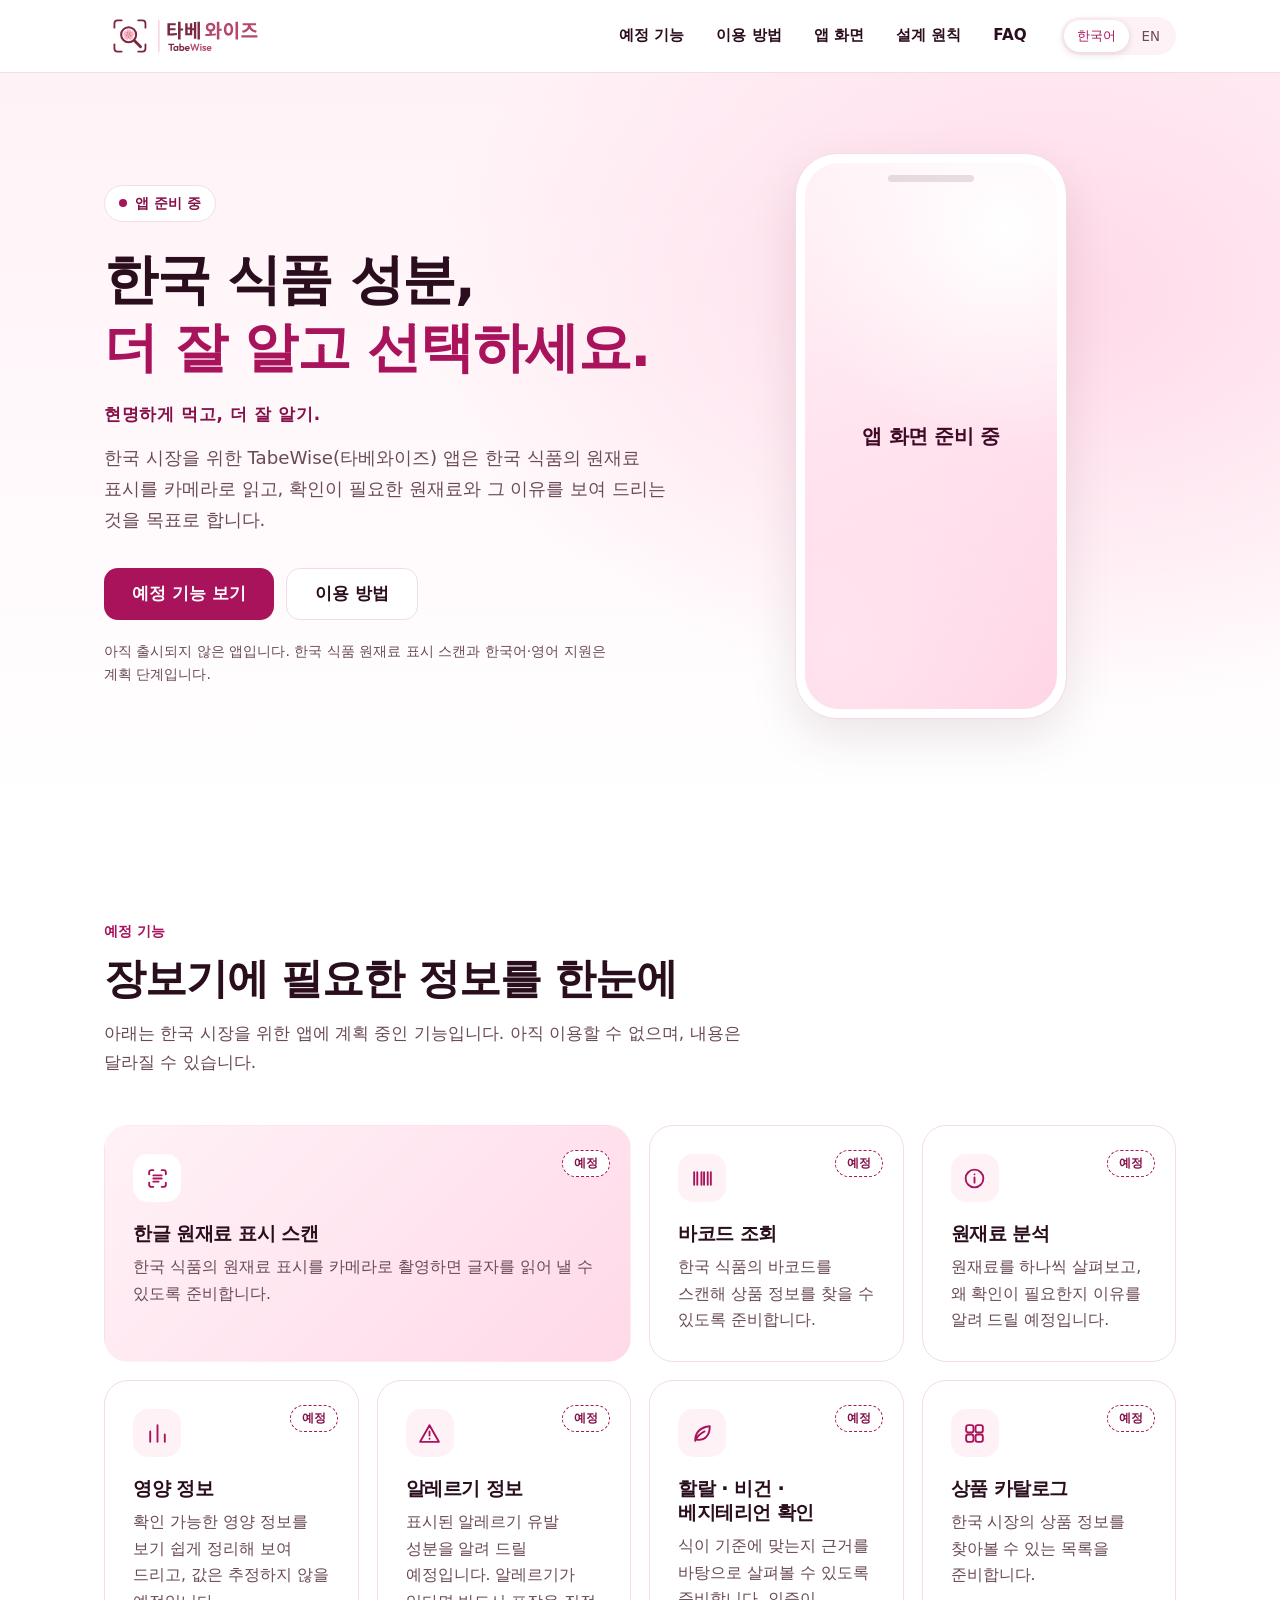
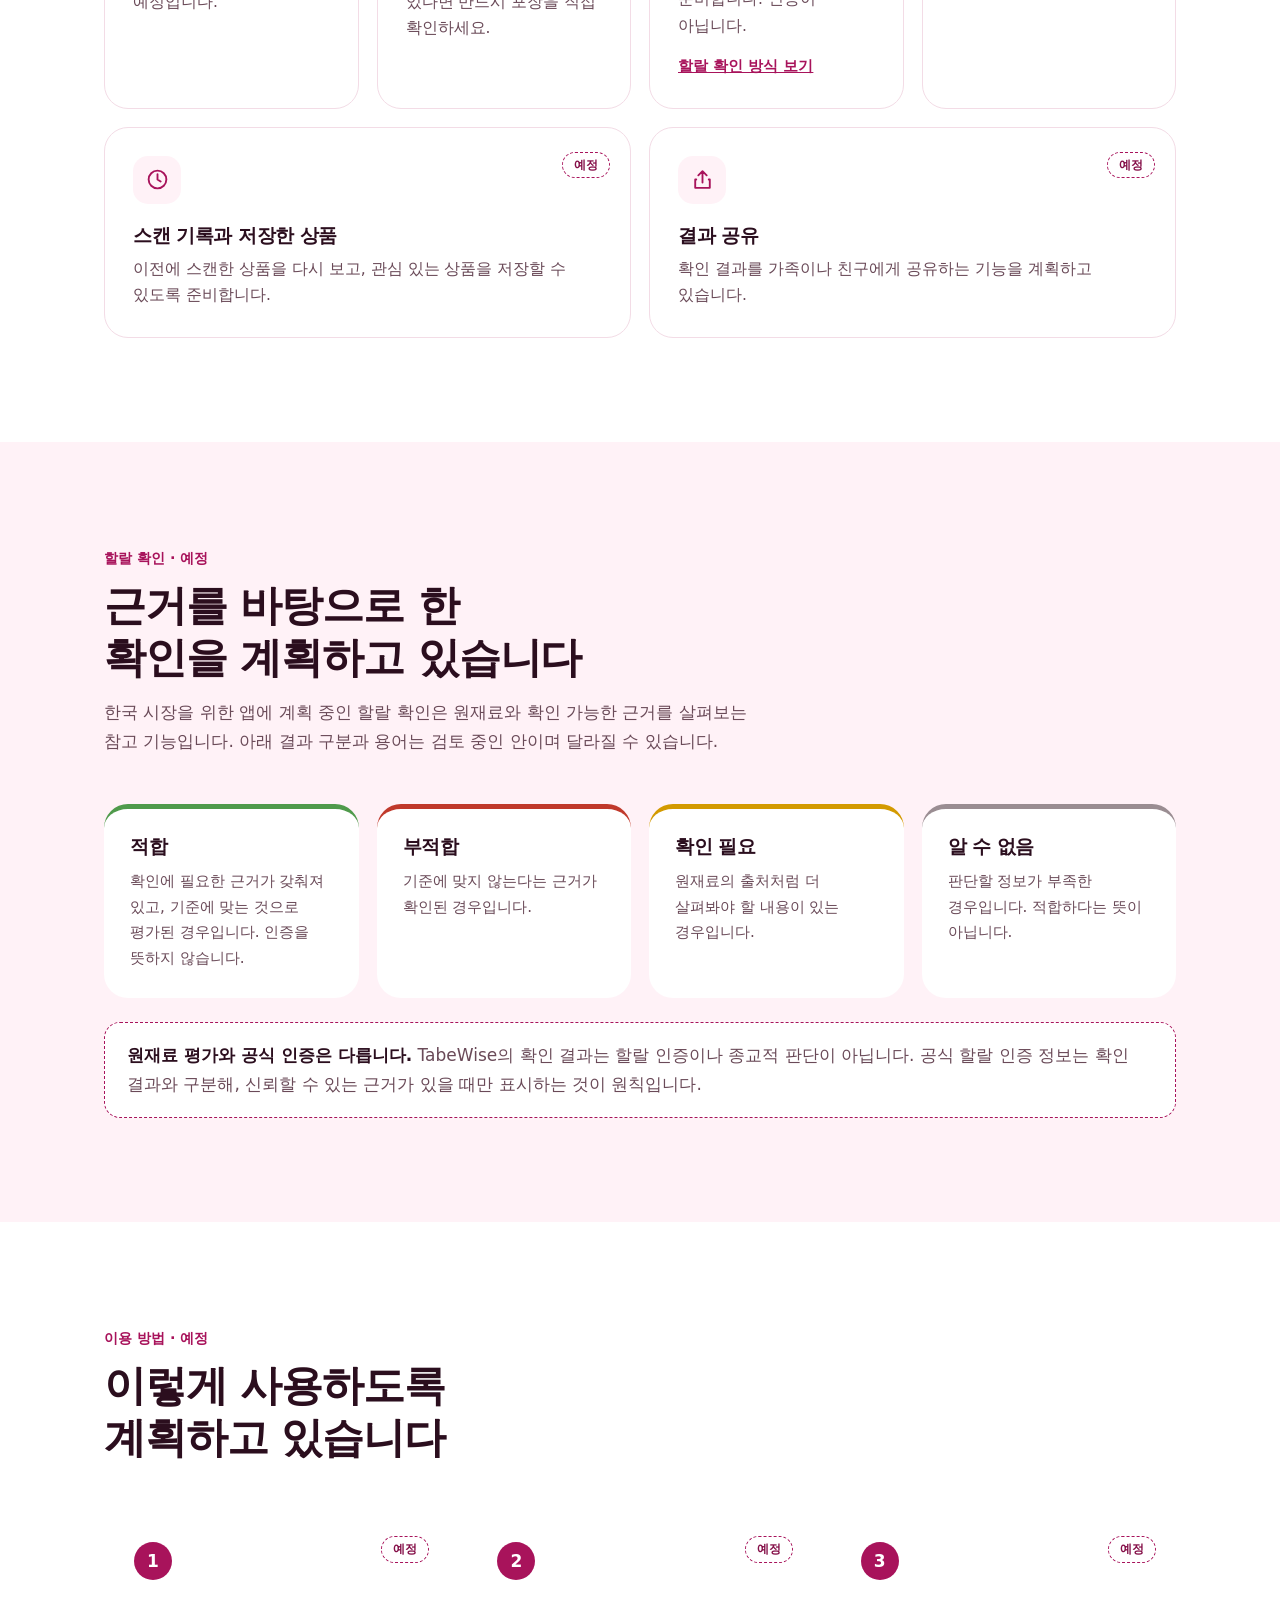
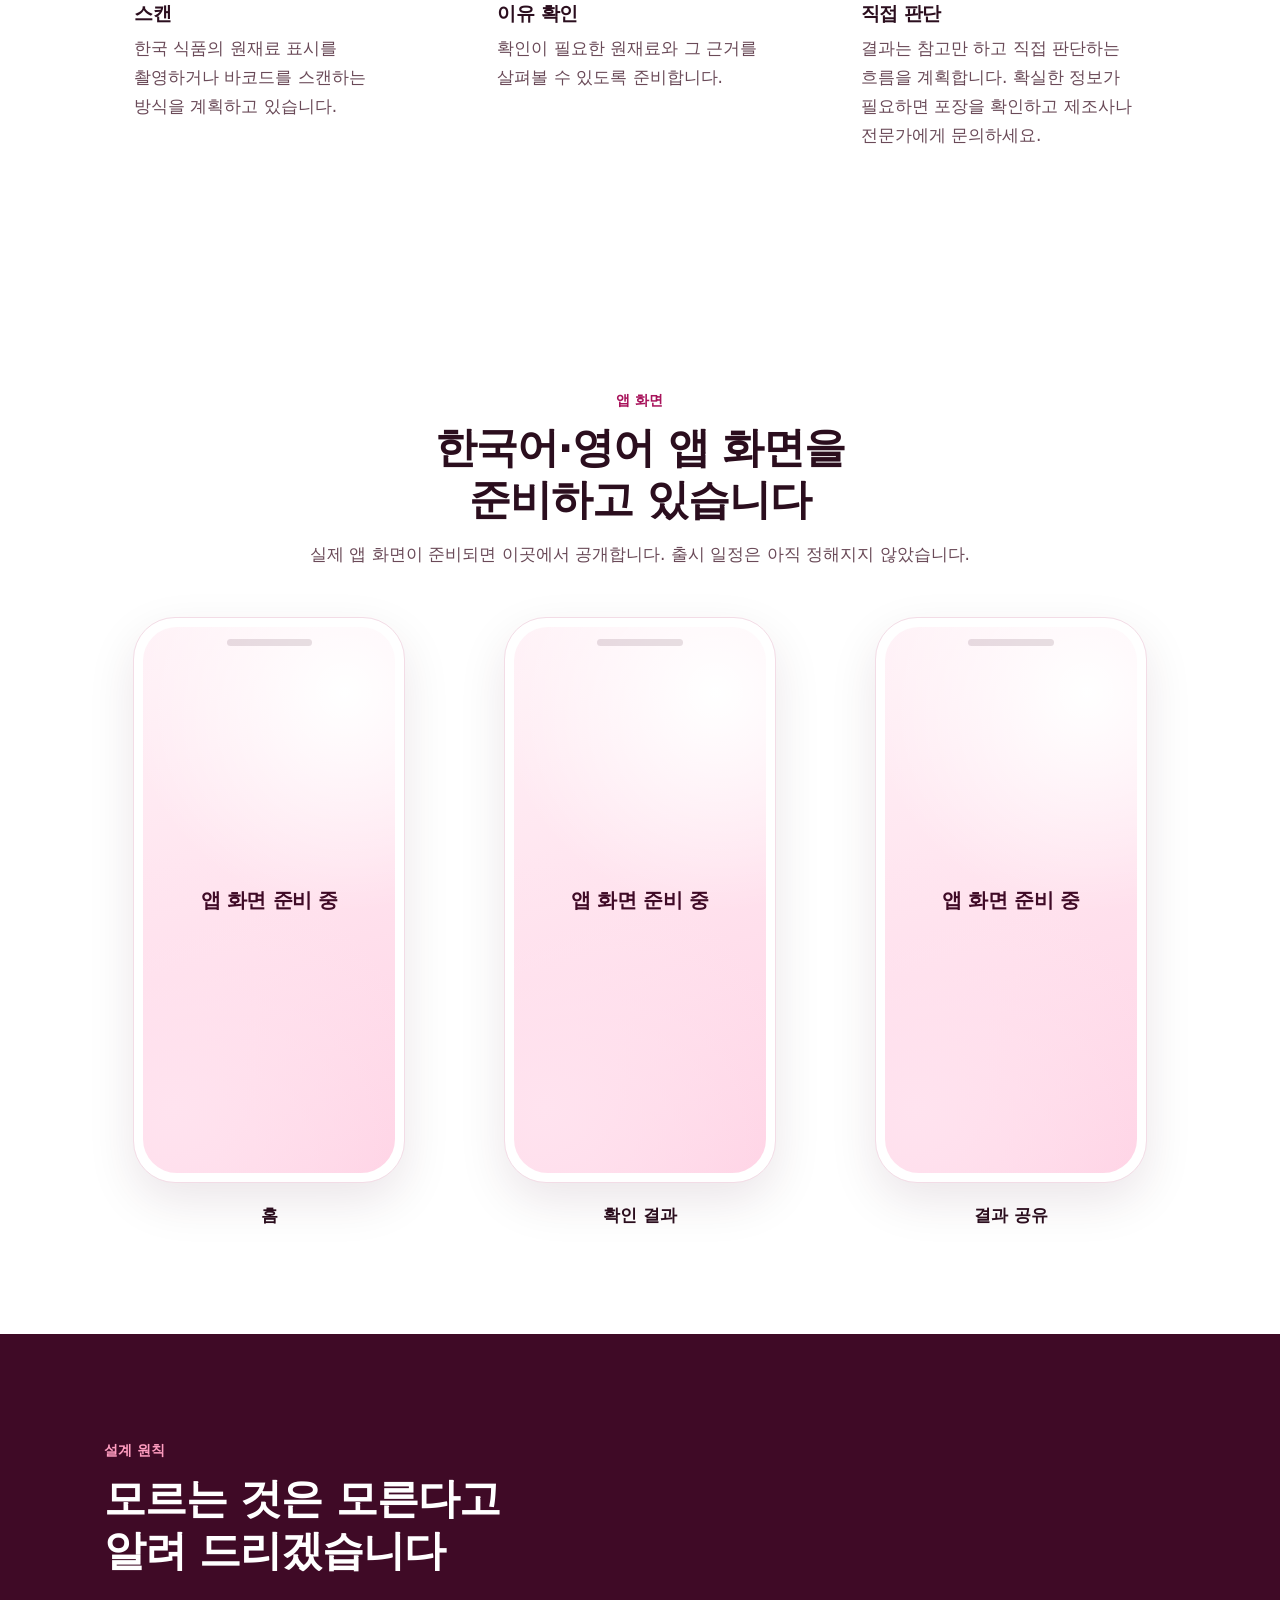
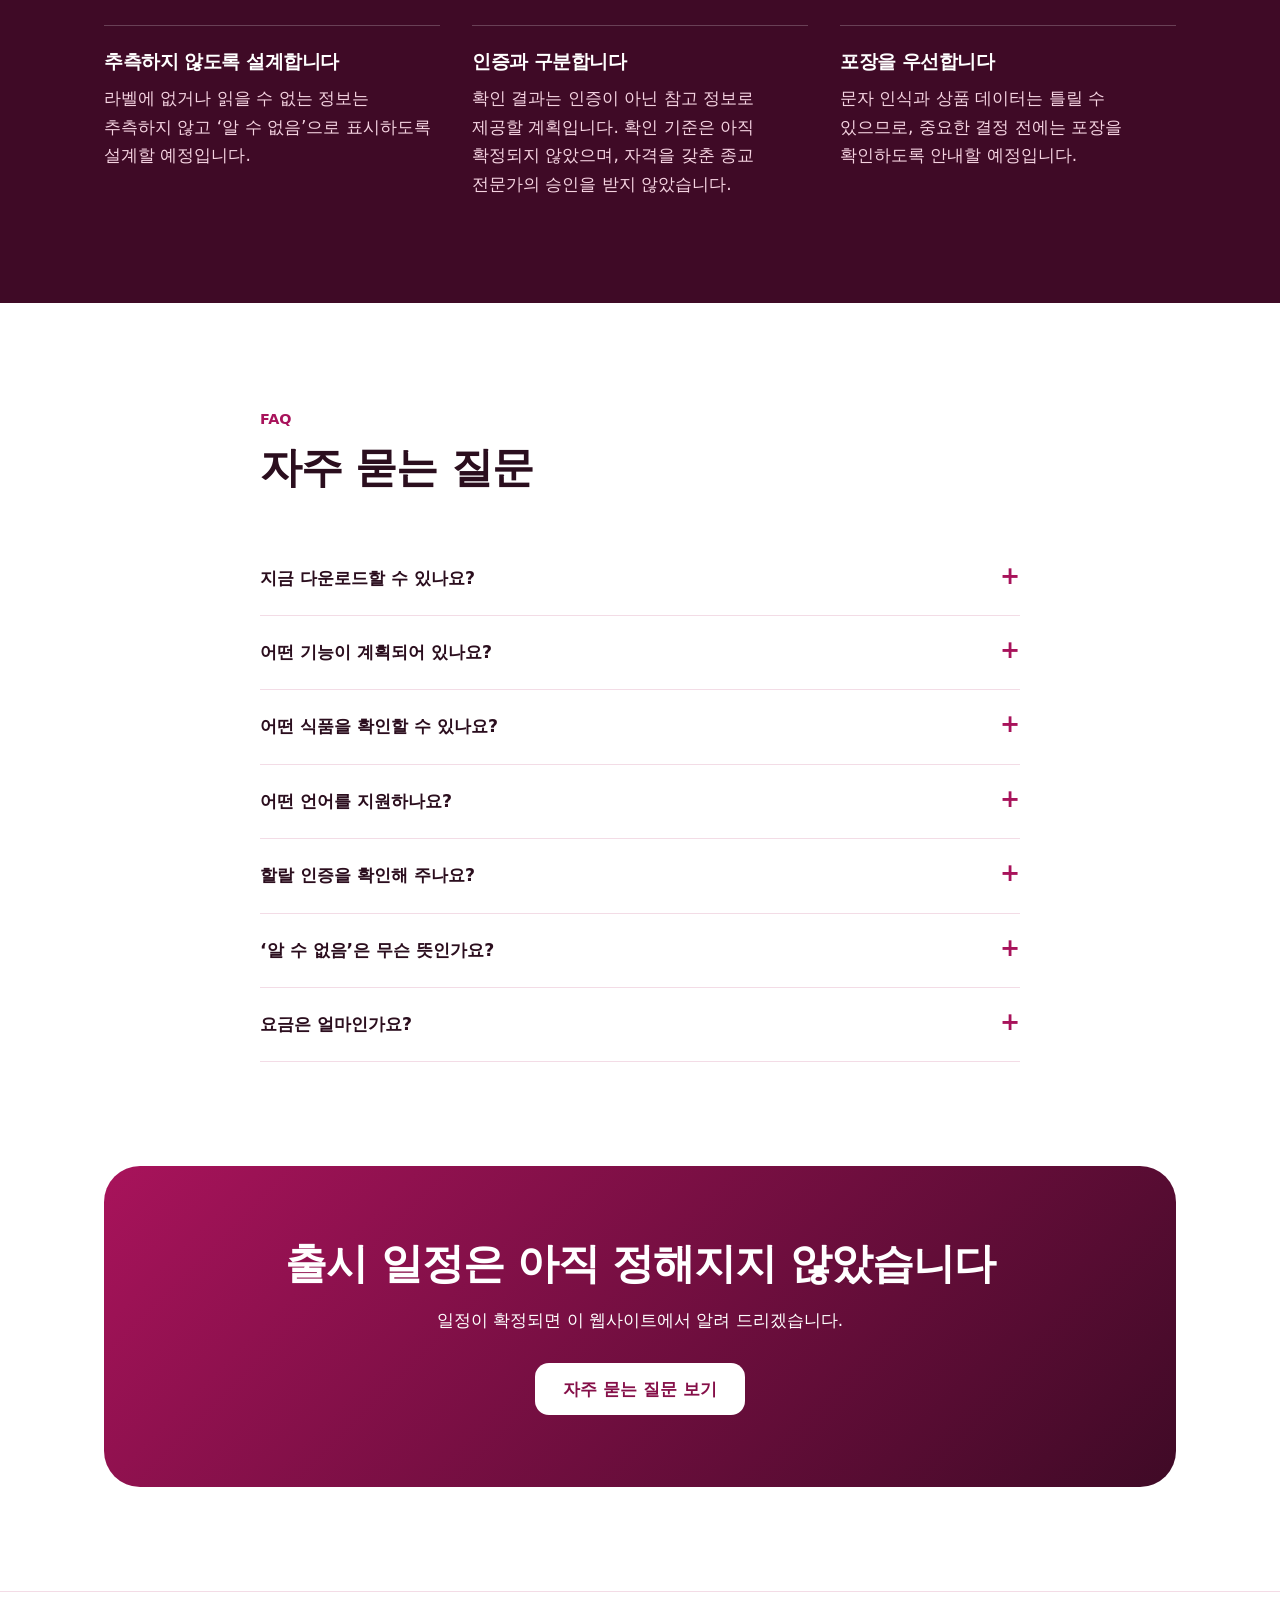
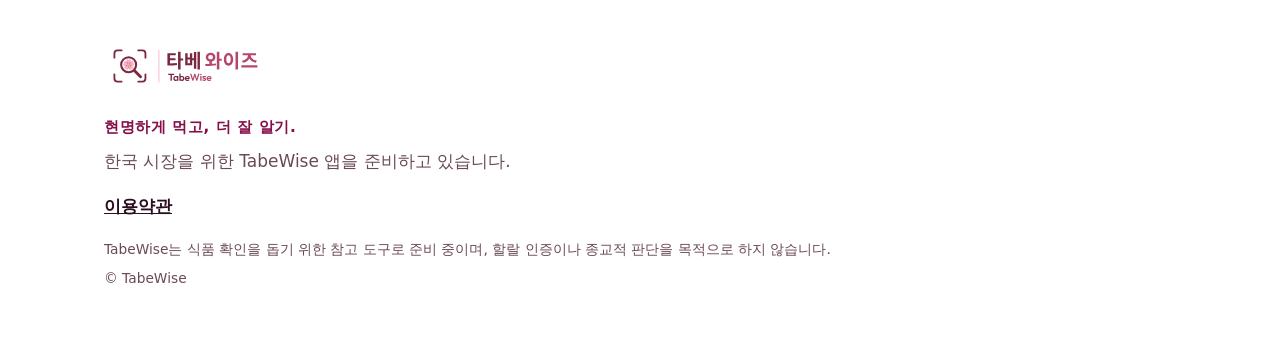
==== commit e31ee101: "Add shared Korean logo and favicon to the homepage (TABEWISE-73) Co-Authored-By: Claude Sonnet 5.5 <" ====
--- a/index.html
+++ b/index.html
@@ -7,8 +7,8 @@
 <title>TabeWise 타베와이즈 | 한국 식품 성분 확인 앱 준비 중</title>
 <meta name="description" content="TabeWise(타베와이즈)는 한국 식품의 원재료 표시를 이해하도록 돕는, 한국 시장을 위한 앱을 준비하고 있습니다. 한국 식품 원재료 표시 스캔과 한국어·영어 지원을 계획하고 있으며, 아직 출시되지 않았습니다.">
 <meta name="theme-color" content="#fff2f7">
-<!-- Neutral temporary icon until the Korean brand assets are approved. -->
-<link rel="icon" href="data:image/svg+xml,%3Csvg xmlns='http://www.w3.org/2000/svg' viewBox='0 0 32 32'%3E%3Crect width='32' height='32' rx='8' fill='%23a8135b'/%3E%3C/svg%3E">
+<link rel="icon" type="image/svg+xml" href="images/favicon.svg">
+<link rel="icon" type="image/png" sizes="32x32" href="images/favicon-32.png">
 <link rel="canonical" href="https://tabewisekr.github.io/">
 <meta property="og:url" content="https://tabewisekr.github.io/">
 <!-- Share image still required: add og:image and twitter:image once approved. -->
@@ -21,7 +21,7 @@
 <meta name="twitter:card" content="summary">
 <meta name="twitter:title" content="TabeWise 타베와이즈 | 한국 식품 성분 확인 앱 준비 중">
 <meta name="twitter:description" content="한국 식품 성분, 더 잘 알고 선택하세요. 원재료 표시 스캔과 한국어·영어 지원을 계획 중인 앱을 준비하고 있습니다.">
-<link rel="stylesheet" href="css/home.css?v=11">
+<link rel="stylesheet" href="css/home.css?v=13">
 <noscript><style>
 /* Without JavaScript the menu button and language switch cannot work: show the links instead. */
 .menu-btn,.lang{display:none}
@@ -40,7 +40,7 @@
 
 <header class="nav">
   <div class="wrap">
-    <a class="brand" href="#top" aria-label="TabeWise 타베와이즈"><span class="wordmark">타베와이즈 <span lang="en">TabeWise</span></span></a>
+    <a class="brand" href="#top" aria-label="TabeWise 타베와이즈"><img class="logo" src="images/tabewise-logo-animated.svg" width="166" height="52" alt="타베와이즈 TabeWise"></a>
     <button class="menu-btn" type="button" aria-expanded="false" aria-controls="site-nav" aria-label="메뉴" data-aria-en="Menu"><span></span><span></span></button>
     <nav id="site-nav" aria-label="주요 메뉴" data-aria-en="Main"><ul><li><a href="#features" data-en="Planned features">예정 기능</a></li><li><a href="#how" data-en="How it works">이용 방법</a></li><li><a href="#preview" data-en="App screens">앱 화면</a></li><li><a href="#trust" data-en="Design principles">설계 원칙</a></li><li><a href="#faq" data-en="FAQ">FAQ</a></li></ul></nav>
     <div class="lang" role="group" aria-label="언어" data-aria-en="Language"><button type="button" data-lang="ko" aria-pressed="true" lang="ko">한국어</button><button type="button" data-lang="en" aria-pressed="false" lang="en">EN</button></div>
@@ -179,7 +179,7 @@
 
 <footer>
   <div class="wrap">
-    <a class="brand" href="#top" aria-label="TabeWise 타베와이즈"><span class="wordmark">타베와이즈 <span lang="en">TabeWise</span></span></a>
+    <a class="brand" href="#top" aria-label="TabeWise 타베와이즈"><img class="logo" src="images/tabewise-logo-animated.svg" width="166" height="52" alt="타베와이즈 TabeWise"></a>
     <p class="tagline" data-en="Eat Smart. Know Better.">현명하게 먹고, 더 잘 알기.</p>
     <p class="prep" data-en="A TabeWise app for South Korea is in preparation.">한국 시장을 위한 TabeWise 앱을 준비하고 있습니다.</p>
     <nav class="legal-links" aria-label="법적 고지" data-aria-en="Legal"><a href="terms.html" data-href-en="terms-en.html" data-en="Terms of Service">이용약관</a></nav>
--- a/css/home.css
+++ b/css/home.css
@@ -25,10 +25,8 @@
 /* header */
 .nav{position:sticky;top:0;z-index:20;background:rgba(255,255,255,.9);backdrop-filter:blur(14px);-webkit-backdrop-filter:blur(14px);border-bottom:1px solid var(--line)}
 .nav .wrap{display:flex;align-items:center;gap:20px;height:72px}
-/* Temporary text wordmark until the Korean logo is approved. */
-.brand{display:inline-flex;text-decoration:none}
-.wordmark{font-size:1.18rem;font-weight:800;letter-spacing:-.02em;color:var(--ink);white-space:nowrap}
-.wordmark span{font-size:.78em;color:var(--rose)}
+.brand{display:inline-flex;flex:none;text-decoration:none}
+.logo{display:block;width:166px;height:auto}
 .nav nav{margin-left:auto}
 .nav ul{display:flex;gap:4px;list-style:none;margin:0;padding:0}
 .nav ul a{display:block;padding:8px 14px;border-radius:999px;color:var(--ink);text-decoration:none;font-weight:600;font-size:.95rem;white-space:nowrap}
@@ -134,6 +132,11 @@
 .legal-links a{display:inline-flex;align-items:center;min-width:44px;min-height:44px;font-weight:700;color:var(--ink)}
 footer .small{font-size:.86rem;margin-top:6px}
 
+/* Narrowest desktop header: keep the right-hand margin. */
+@media(min-width:961px) and (max-width:1000px){
+  .nav .logo{width:150px}
+}
+
 @media(max-width:960px){
   .menu-btn{display:block}
   .nav .wrap{gap:10px}
@@ -165,14 +168,13 @@
 @media(max-width:560px){
   .bento,.states{grid-template-columns:1fr}
   .card.wide{grid-column:auto}
-  .wordmark{font-size:1.02rem}
+  .nav .logo{width:140px}
 }
 
 /* Narrow phones: make room so the menu button keeps its full width. */
 @media(max-width:360px){
-  .nav .wrap{gap:6px;padding:0 12px}
-  .wordmark{font-size:.92rem}
-  .lang button{padding:7px 9px}
+  .nav .wrap{gap:5px;padding:0 10px}
+  .lang button{padding:7px 7px}
 }
 
 /* Fallback when main.js cannot load (same as the noscript styles in index.html). */
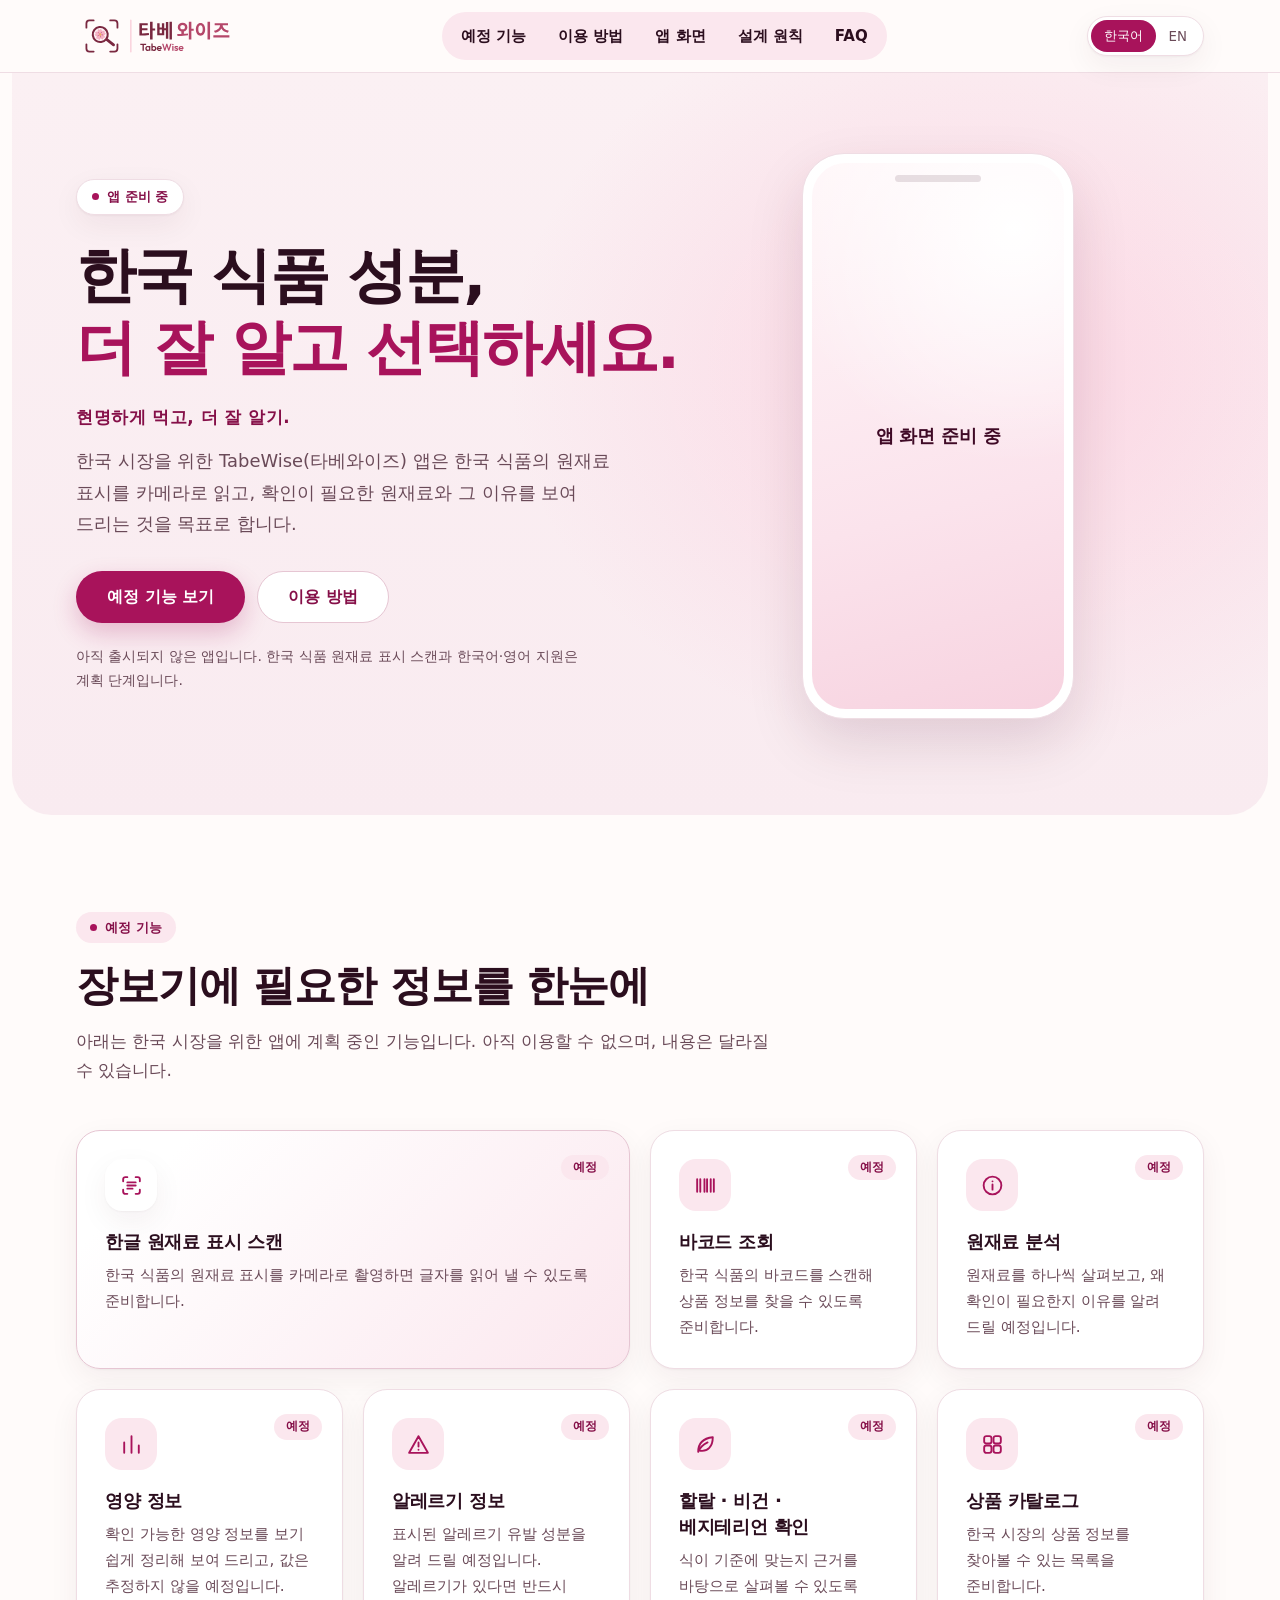
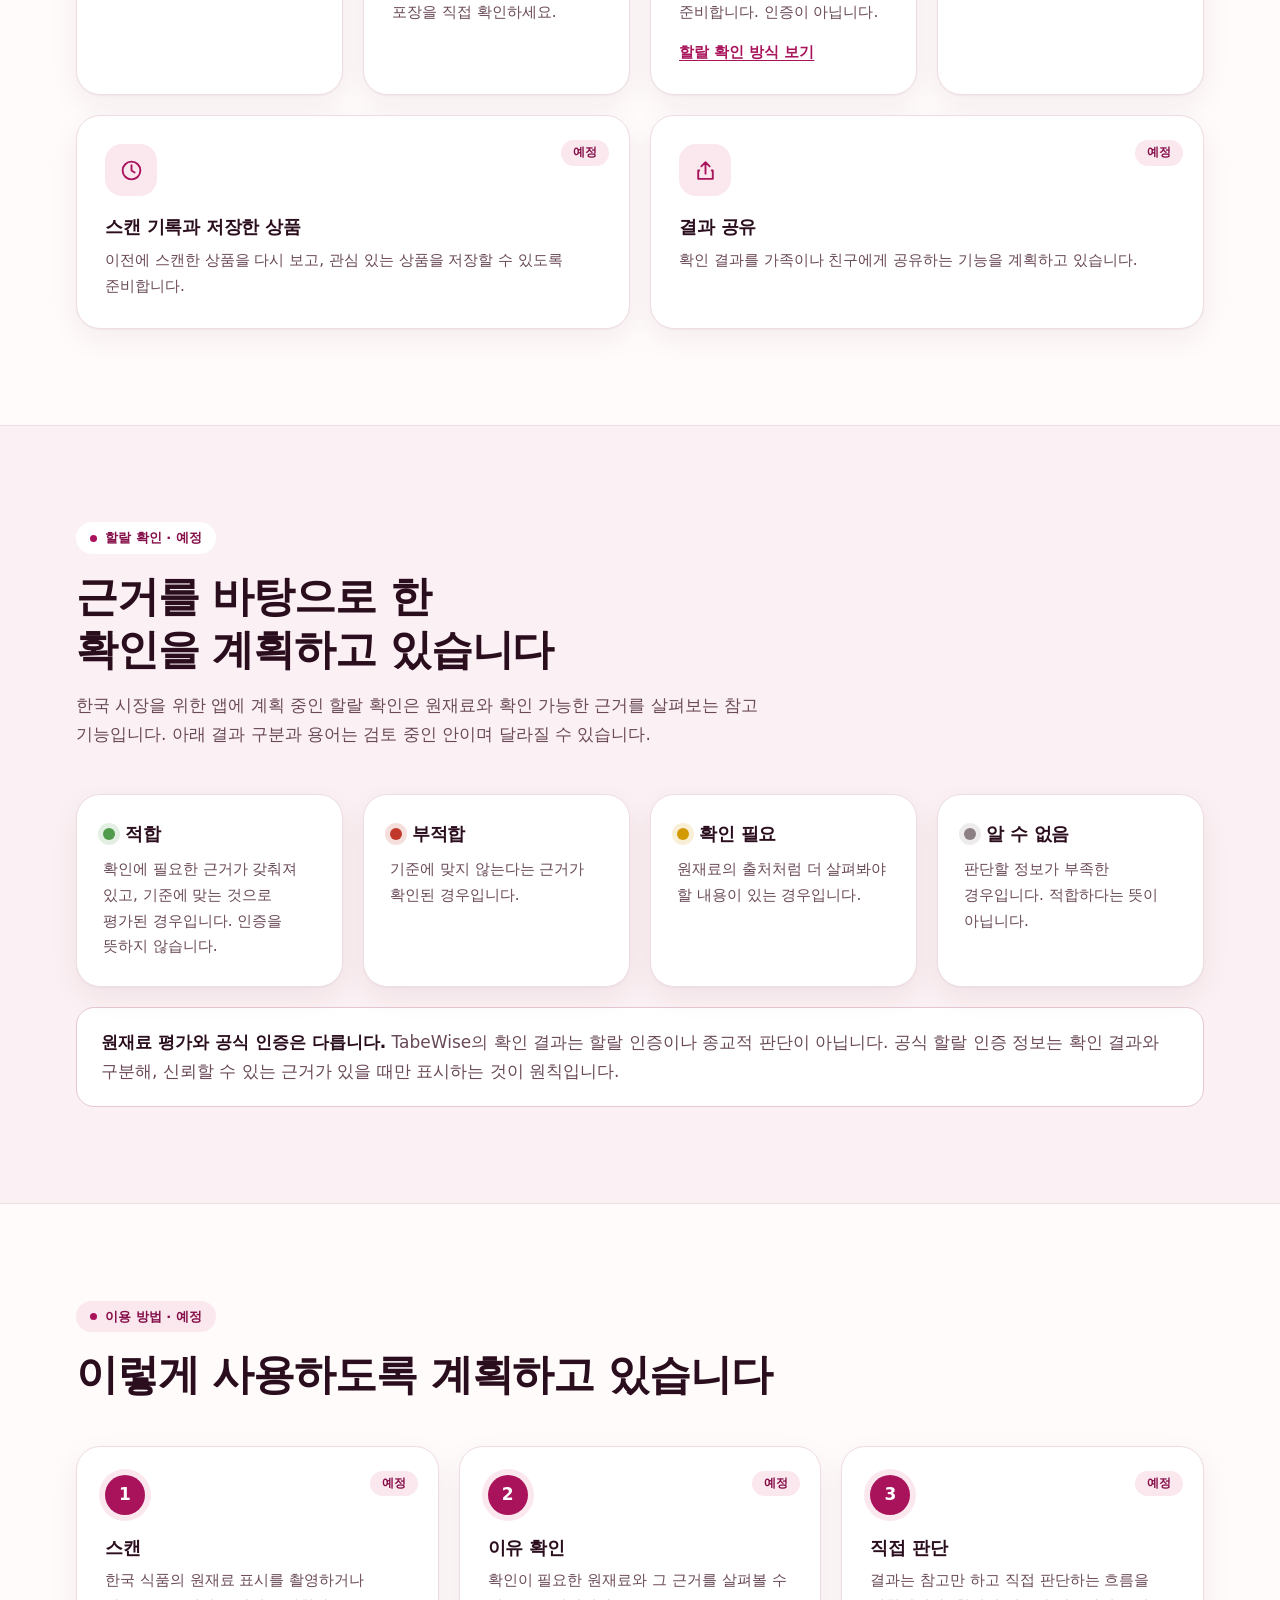
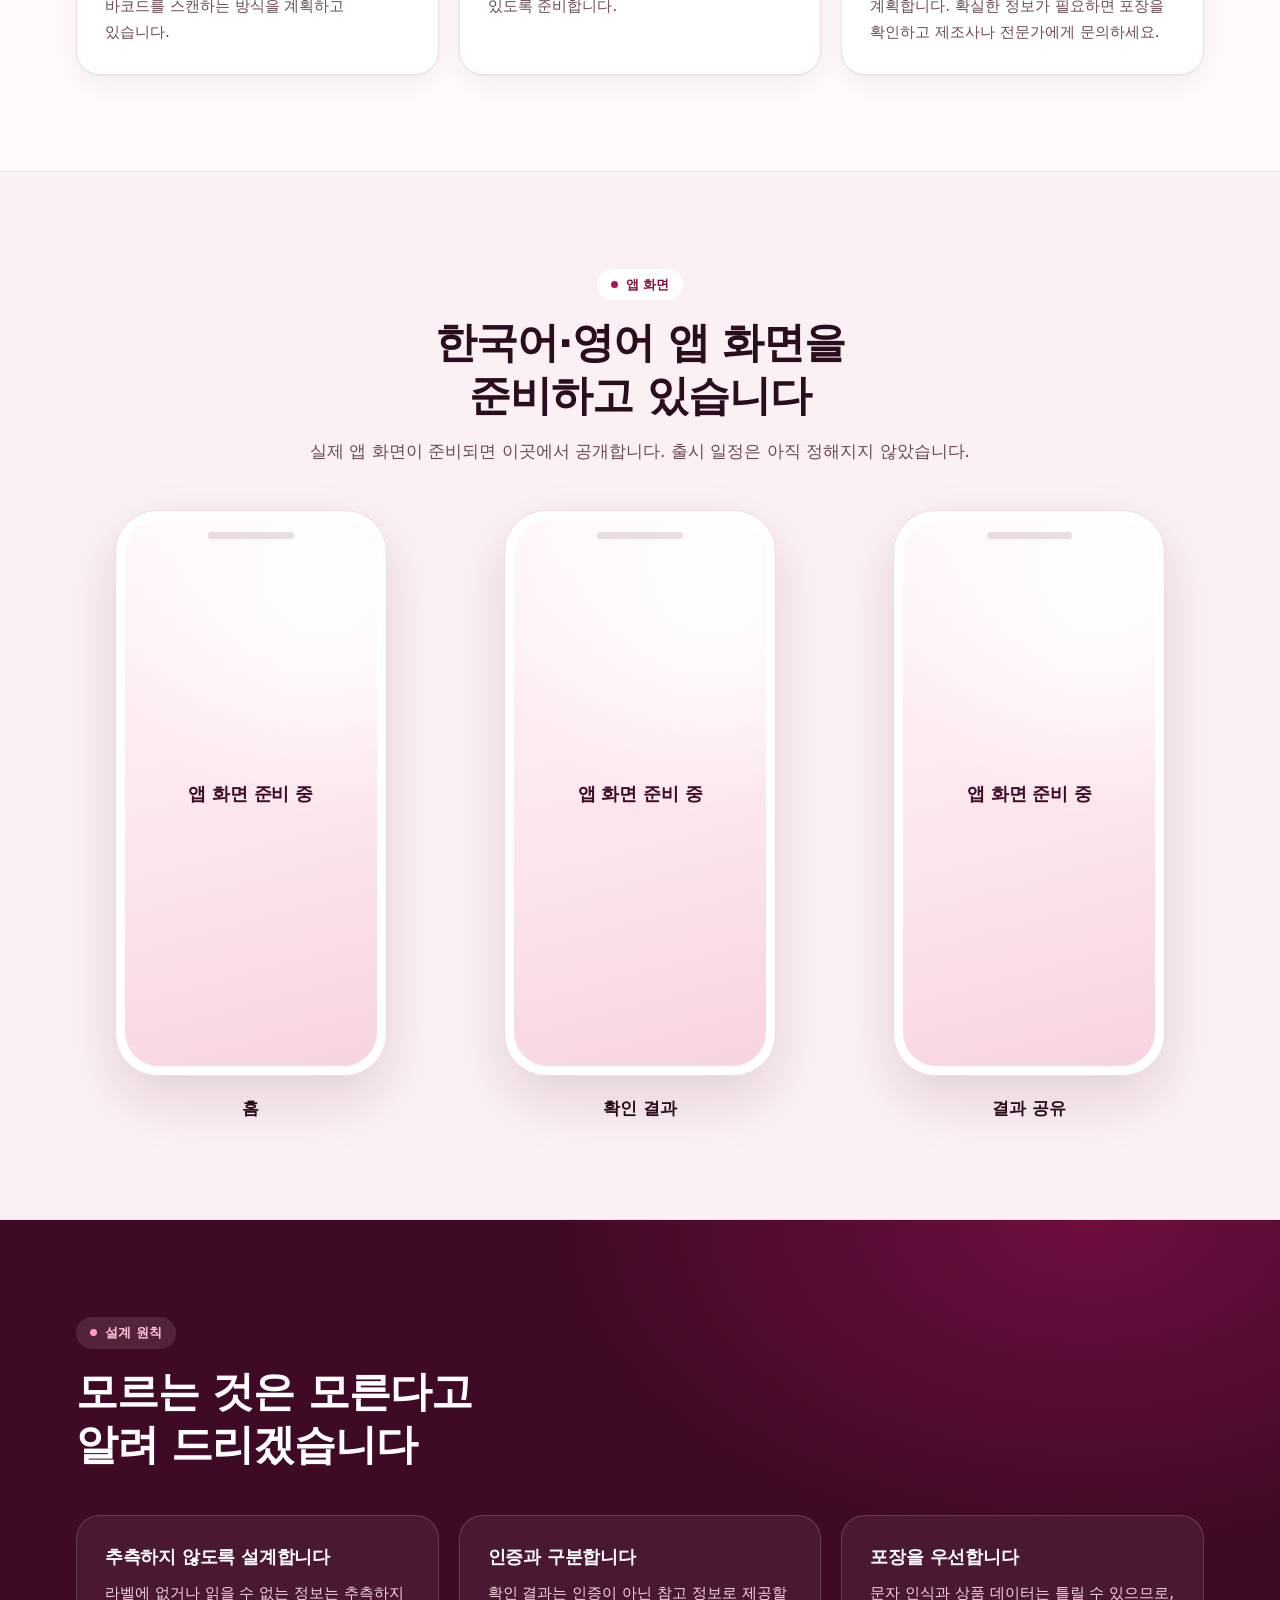
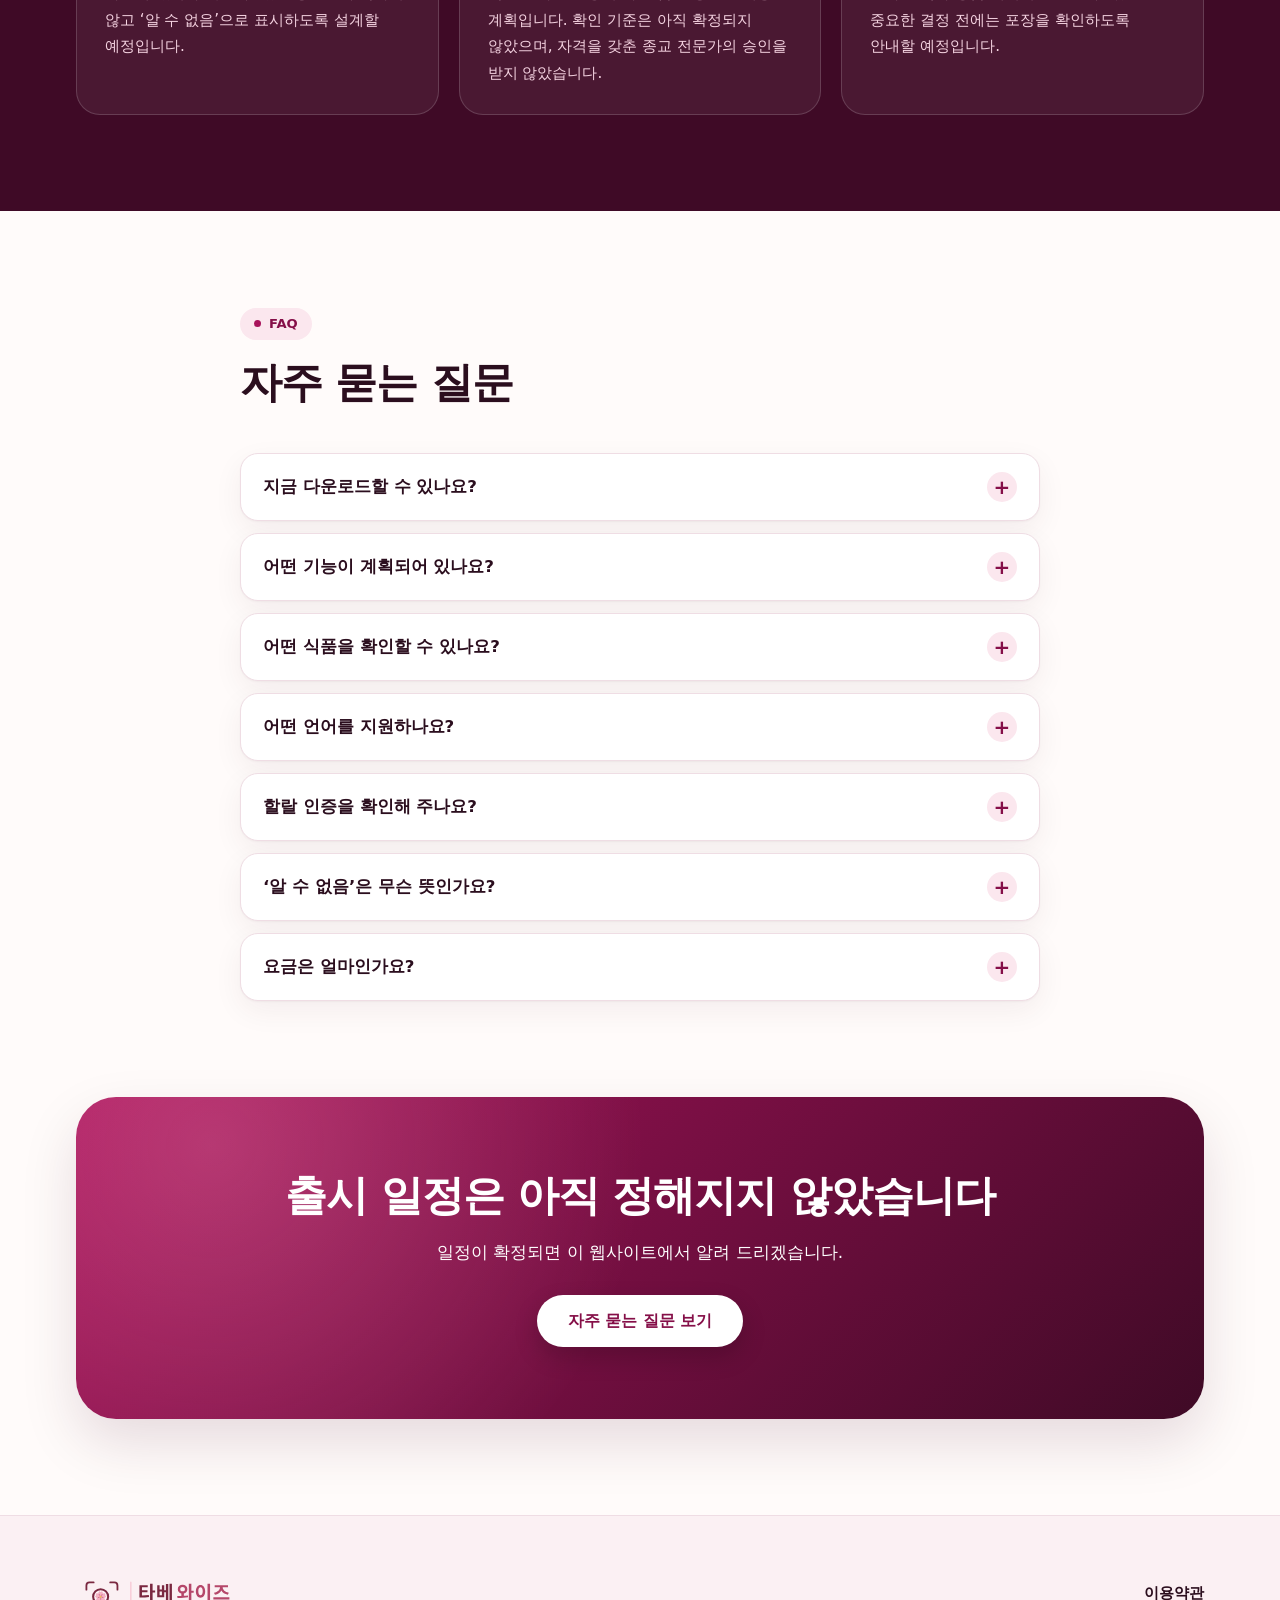
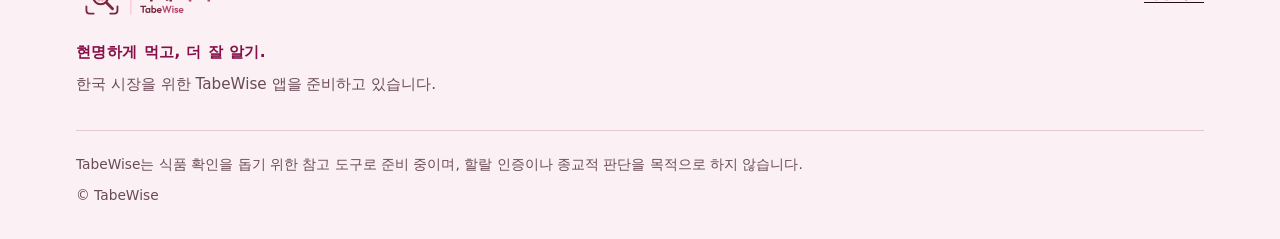
==== commit 93dc4e2d: "Refine TABEWISE Korea website brand alignment (TABEWISE-73) Co-Authored-By: Claude Sonnet 5.5 <norep" ====
--- a/index.html
+++ b/index.html
@@ -21,7 +21,7 @@
 <meta name="twitter:card" content="summary">
 <meta name="twitter:title" content="TabeWise 타베와이즈 | 한국 식품 성분 확인 앱 준비 중">
 <meta name="twitter:description" content="한국 식품 성분, 더 잘 알고 선택하세요. 원재료 표시 스캔과 한국어·영어 지원을 계획 중인 앱을 준비하고 있습니다.">
-<link rel="stylesheet" href="css/home.css?v=13">
+<link rel="stylesheet" href="css/home.css?v=14">
 <noscript><style>
 /* Without JavaScript the menu button and language switch cannot work: show the links instead. */
 .menu-btn,.lang{display:none}
--- a/css/home.css
+++ b/css/home.css
@@ -1,151 +1,188 @@
 /* TabeWise Korea home page (TABEWISE-73). Berry palette, Korean-first typography.
    No web fonts are downloaded: Pretendard is used only if the visitor already has it. */
 :root{
-  --ink:#2b0e1e; --muted:#6a4a58; --rose:#a8135b; --rose-d:#850f48; --accent:#ff9dc0; --pink:#ffd9e8; --soft:#fff2f7; --line:#f3dce6; --deep:#3f0a26;
-  --r:24px; --shadow:0 18px 48px rgba(63,10,38,.10);
+  /* brand */
+  --rose:#a8135b; --rose-d:#850f48; --accent:#ff9dc0; --deep:#3f0a26;
+  /* text */
+  --ink:#2b0e1e; --muted:#6a4a58;
+  /* supporting surfaces: warm white for most of the page, blush for alternate bands */
+  --warm:#fffbfa; --blush:#fbf0f3; --soft:#fff2f7; --tint:#fbe7ee; --line:#efdde4; --line-2:#e6c6d3;
+  /* shape */
+  --r:24px; --r-sm:18px; --pill:999px;
+  --shadow-sm:0 1px 2px rgba(63,10,38,.04),0 10px 30px rgba(63,10,38,.06);
+  --shadow:0 24px 56px rgba(63,10,38,.13);
 }
 *{box-sizing:border-box}
 html{scroll-behavior:smooth}
 @media(prefers-reduced-motion:reduce){html{scroll-behavior:auto}}
-body{margin:0;background:#fff;color:var(--ink);font:400 17px/1.7 "Pretendard Variable",Pretendard,-apple-system,BlinkMacSystemFont,"Apple SD Gothic Neo","Noto Sans KR","Malgun Gothic",system-ui,sans-serif;word-break:keep-all;overflow-wrap:break-word;-webkit-font-smoothing:antialiased}
+body{margin:0;background:var(--warm);color:var(--ink);font:400 17px/1.7 "Pretendard Variable",Pretendard,-apple-system,BlinkMacSystemFont,"Apple SD Gothic Neo","Noto Sans KR","Malgun Gothic",system-ui,sans-serif;word-break:keep-all;overflow-wrap:break-word;-webkit-font-smoothing:antialiased}
 img{max-width:100%}
 a{color:var(--rose)}
 :focus-visible{outline:3px solid var(--rose);outline-offset:3px}
+.deep :focus-visible,.panel :focus-visible{outline-color:#fff}
 [hidden]{display:none!important}
 h1,h2,h3,p{margin:0}
-h1,h2,h3{line-height:1.25;letter-spacing:-.025em;text-wrap:balance}
-h1{font-size:clamp(2rem,4.8vw,3.4rem);font-weight:800}
-h2{font-size:clamp(1.75rem,3.8vw,2.6rem);font-weight:800}
-h3{font-size:1.2rem;font-weight:700}
-.wrap{max-width:1120px;margin:0 auto;padding:0 24px}
-.narrow{max-width:808px}
-section{padding:104px 0;scroll-margin-top:72px}
+h1,h2,h3{text-wrap:balance}
+h1{font-size:clamp(2rem,5vw,3.75rem);line-height:1.2;letter-spacing:-.03em;font-weight:800}
+h2{font-size:clamp(1.75rem,3.6vw,2.6rem);line-height:1.28;letter-spacing:-.025em;font-weight:800}
+h3{font-size:1.15rem;line-height:1.4;letter-spacing:-.015em;font-weight:700}
+.wrap{max-width:1176px;margin:0 auto;padding:0 24px}
+.narrow{max-width:848px}
+section{padding:96px 0;scroll-margin-top:72px}
 .skip{position:absolute;left:-999px}.skip:focus{left:12px;top:12px;z-index:50;background:#fff;padding:8px 14px;border-radius:10px}
 
 /* header */
-.nav{position:sticky;top:0;z-index:20;background:rgba(255,255,255,.9);backdrop-filter:blur(14px);-webkit-backdrop-filter:blur(14px);border-bottom:1px solid var(--line)}
-.nav .wrap{display:flex;align-items:center;gap:20px;height:72px}
-.brand{display:inline-flex;flex:none;text-decoration:none}
+.nav{position:sticky;top:0;z-index:20;background:rgba(255,251,250,.9);backdrop-filter:blur(14px);-webkit-backdrop-filter:blur(14px);border-bottom:1px solid var(--line)}
+.nav .wrap{display:flex;align-items:center;gap:16px;height:72px}
+.brand{display:inline-flex;flex:none;text-decoration:none;border-radius:12px}
 .logo{display:block;width:166px;height:auto}
-.nav nav{margin-left:auto}
-.nav ul{display:flex;gap:4px;list-style:none;margin:0;padding:0}
-.nav ul a{display:block;padding:8px 14px;border-radius:999px;color:var(--ink);text-decoration:none;font-weight:600;font-size:.95rem;white-space:nowrap}
-.nav ul a:hover{background:var(--soft)}
-.nav ul a.active{color:var(--rose);background:var(--soft)}
-.lang{display:flex;background:var(--soft);border-radius:999px;padding:3px}
-.lang button{border:0;background:none;border-radius:999px;padding:7px 13px;font:700 .82rem/1 inherit;font-family:inherit;color:var(--muted);cursor:pointer;white-space:nowrap}
-.lang button[aria-pressed=true]{background:#fff;color:var(--rose);box-shadow:0 2px 8px rgba(63,10,38,.14)}
-.menu-btn{display:none;flex:none;width:42px;height:42px;border:1px solid var(--line);border-radius:12px;background:#fff;cursor:pointer;position:relative}
-.menu-btn span{position:absolute;left:11px;right:11px;height:2px;background:var(--ink);transition:.2s}
+.nav nav{margin:0 auto}
+.nav ul{display:flex;gap:2px;list-style:none;margin:0;padding:0}
+.nav ul a{display:block;padding:8px 15px;border-radius:var(--pill);color:var(--ink);text-decoration:none;font-weight:600;font-size:.94rem;line-height:1.6;white-space:nowrap;transition:background-color .2s,color .2s}
+.nav ul a:hover{background:#fff;color:var(--rose-d)}
+.nav ul a.active{background:var(--rose);color:#fff}
+.lang{display:flex;background:#fff;border:1px solid var(--line);border-radius:var(--pill);padding:3px;box-shadow:var(--shadow-sm)}
+.lang button{border:0;background:none;border-radius:var(--pill);padding:7px 13px;font:700 .82rem/1 inherit;font-family:inherit;color:var(--muted);cursor:pointer;white-space:nowrap;transition:background-color .2s,color .2s}
+.lang button:hover{background:var(--tint);color:var(--rose-d)}
+.lang button[aria-pressed=true]{background:var(--rose);color:#fff}
+.menu-btn{display:none;flex:none;width:42px;height:42px;border:1px solid var(--line);border-radius:50%;background:#fff;box-shadow:var(--shadow-sm);cursor:pointer;position:relative}
+.menu-btn span{position:absolute;left:12px;right:12px;height:2px;border-radius:2px;background:var(--ink);transition:.2s}
 .menu-btn span:first-child{top:15px}.menu-btn span:last-child{top:23px}
 .menu-btn[aria-expanded=true] span:first-child{top:19px;transform:rotate(45deg)}
 .menu-btn[aria-expanded=true] span:last-child{top:19px;transform:rotate(-45deg)}
 
-/* buttons */
-.btn{display:inline-flex;align-items:center;justify-content:center;min-height:52px;padding:0 28px;border-radius:14px;font-weight:700;text-decoration:none}
-.btn.primary{background:var(--rose);color:#fff}.btn.primary:hover{background:var(--rose-d)}
-.btn.ghost{background:#fff;color:var(--ink);border:1px solid var(--line)}
-.btn.white{background:#fff;color:var(--rose-d)}
+/* buttons: one height, one shape */
+.btn{display:inline-flex;align-items:center;justify-content:center;min-height:52px;padding:0 30px;border-radius:var(--pill);border:1.5px solid transparent;font-weight:700;font-size:1rem;line-height:1.4;text-align:center;text-decoration:none;transition:background-color .2s,border-color .2s,box-shadow .2s,transform .2s}
+.btn.primary{background:var(--rose);color:#fff;box-shadow:0 10px 24px rgba(168,19,91,.24)}
+.btn.primary:hover{background:var(--rose-d);box-shadow:0 12px 28px rgba(168,19,91,.3)}
+.btn.ghost{background:#fff;color:var(--rose-d);border-color:var(--line-2)}
+.btn.ghost:hover{border-color:var(--rose);background:var(--soft)}
+.btn.white{background:#fff;color:var(--rose-d);box-shadow:0 10px 24px rgba(0,0,0,.18)}
+.btn.white:hover{background:var(--soft)}
+@media(prefers-reduced-motion:no-preference){.btn:hover{transform:translateY(-2px)}}
 
 /* hero */
-.hero{padding:80px 0 96px;background:radial-gradient(ellipse 70% 80% at 82% 30%,var(--pink),transparent 70%),linear-gradient(180deg,var(--soft),#fff)}
+.hero{margin:0 12px;padding:80px 0 96px;border-radius:0 0 40px 40px;background:radial-gradient(ellipse 55% 75% at 78% 40%,rgba(255,157,192,.30),transparent 70%),linear-gradient(180deg,var(--blush),#f9ebf0)}
 .hero .wrap{display:grid;grid-template-columns:1.25fr .75fr;gap:56px;align-items:center}
-.status{display:inline-flex;align-items:center;gap:8px;padding:6px 14px;border-radius:999px;background:#fff;border:1px solid var(--line);font-size:.86rem;font-weight:700;color:var(--rose-d);margin-bottom:24px}
-.status::before{content:"";width:8px;height:8px;border-radius:50%;background:var(--rose)}
+.status{display:inline-flex;align-items:center;gap:8px;padding:7px 15px;border-radius:var(--pill);background:#fff;border:1px solid var(--line);box-shadow:var(--shadow-sm);font-size:.84rem;line-height:1.5;font-weight:700;color:var(--rose-d);margin-bottom:24px}
+.status::before,.eyebrow::before{content:"";flex:none;width:7px;height:7px;border-radius:50%;background:var(--rose)}
 h1 em{font-style:normal;color:var(--rose)}
-.hero .tagline{margin-top:18px}
-.tagline{font-weight:700;letter-spacing:.04em;color:var(--rose-d);font-size:1.05rem}
-.lead{margin-top:14px;font-size:1.14rem;color:var(--muted);max-width:31em}
+.hero .tagline{margin-top:20px}
+.tagline{font-weight:700;letter-spacing:.03em;color:var(--rose-d);font-size:1.05rem}
+.lead{margin-top:14px;font-size:1.12rem;line-height:1.75;color:var(--muted);max-width:31em}
 .cta{display:flex;gap:12px;flex-wrap:wrap;margin-top:32px}
-.note{margin-top:20px;font-size:.88rem;color:var(--muted);max-width:36em}
+.note{margin-top:22px;font-size:.88rem;line-height:1.7;color:var(--muted);max-width:36em}
 
 /* app screen placeholders. To show a real screenshot, set data-image on the <figure>. */
 .shot{margin:0;width:100%;max-width:272px;justify-self:center}
 .phone{background:#fff;border:1px solid var(--line);border-radius:42px;padding:9px;box-shadow:var(--shadow)}
-.screen{position:relative;aspect-ratio:9/19.5;border-radius:34px;overflow:hidden;background:radial-gradient(circle at 80% 12%,#fff 0,transparent 42%),radial-gradient(circle at 12% 88%,#ffe3ef 0,transparent 48%),linear-gradient(160deg,#fff2f7,#ffd3e5)}
+.screen{position:relative;aspect-ratio:9/19.5;border-radius:34px;overflow:hidden;background:radial-gradient(circle at 80% 12%,#fff 0,transparent 45%),linear-gradient(165deg,#fff7f9,#fbe3ec 62%,#f7d3e0)}
 .screen::before{content:"";position:absolute;top:12px;left:50%;width:34%;height:7px;margin-left:-17%;border-radius:9px;background:rgba(63,10,38,.12);z-index:1}
 .slot{position:absolute;inset:0;display:flex;flex-direction:column;align-items:center;justify-content:center;text-align:center;gap:12px;padding:24px}
-.slot strong{font-size:1.25rem;font-weight:800;line-height:1.45;letter-spacing:-.02em;color:var(--deep);text-wrap:balance}
+.slot strong{font-size:1.15rem;font-weight:800;line-height:1.5;letter-spacing:-.015em;color:var(--deep);text-wrap:balance}
 .shot-img{display:block;width:100%;height:100%;object-fit:cover}
 .shot figcaption{text-align:center;margin-top:18px;font-weight:700}
 
 /* section heads */
-.shead{max-width:680px;margin-bottom:48px}
-.eyebrow{font-size:.9rem;font-weight:800;color:var(--rose);margin-bottom:10px}
-.shead .sub{margin-top:14px;color:var(--muted)}
+.shead{max-width:700px;margin-bottom:44px}
+.eyebrow{display:inline-flex;align-items:center;gap:8px;padding:6px 14px;border-radius:var(--pill);background:var(--tint);color:var(--rose-d);font-size:.82rem;line-height:1.5;font-weight:700;margin-bottom:16px}
+.shead .sub{margin-top:14px;color:var(--muted);line-height:1.75}
+
+/* alternating bands */
+.soft,#preview{background:var(--blush);border-block:1px solid var(--line)}
+.soft .eyebrow,#preview .eyebrow{background:#fff}
+
+/* shared card surface */
+.card,.states li,.steps li,.faq details{background:#fff;border:1px solid var(--line);box-shadow:var(--shadow-sm)}
 
 /* features */
-.bento{display:grid;grid-template-columns:repeat(4,minmax(0,1fr));gap:18px}
-.card{position:relative;border:1px solid var(--line);border-radius:var(--r);padding:28px;background:#fff}
-.card p{color:var(--muted);margin-top:8px;font-size:.97rem}
+.bento{display:grid;grid-template-columns:repeat(4,minmax(0,1fr));gap:20px}
+.card{position:relative;border-radius:var(--r);padding:28px}
+.card p{color:var(--muted);margin-top:8px;font-size:.95rem;line-height:1.7}
 .card.wide{grid-column:span 2}
 .card.full{grid-column:1/-1}
-.card.tint{background:linear-gradient(135deg,var(--soft),var(--pink));border-color:transparent}
-.ic{display:grid;place-items:center;width:48px;height:48px;border-radius:15px;background:var(--soft);margin-bottom:20px}
-.tint .ic{background:#fff}
+.card.tint{background:linear-gradient(135deg,#fff 15%,var(--tint));border-color:var(--line-2)}
+.ic{display:grid;place-items:center;width:52px;height:52px;border-radius:17px;background:var(--tint);margin-bottom:18px}
+.tint .ic{background:#fff;box-shadow:var(--shadow-sm)}
 .ic svg{width:25px;height:25px;fill:none;stroke:var(--rose);stroke-width:1.8;stroke-linecap:round;stroke-linejoin:round}
-.card .more{display:inline-block;margin-top:14px;font-weight:700;font-size:.92rem}
-
-.badge{position:absolute;top:24px;right:20px;padding:2px 11px;border-radius:999px;border:1px dashed var(--rose);color:var(--rose-d);background:#fff;font-size:.76rem;font-weight:700;line-height:1.7}
+.card .more{display:inline-block;margin-top:14px;font-weight:700;font-size:.92rem;text-underline-offset:3px;border-radius:6px}
+.card .more:hover{color:var(--rose-d);text-decoration-thickness:2px}
+
+.badge{position:absolute;top:24px;right:20px;padding:3px 12px;border-radius:var(--pill);background:var(--tint);color:var(--rose-d);font-size:.75rem;font-weight:700;line-height:1.6}
 
 /* halal screening result states (proposed) */
-.states{display:grid;grid-template-columns:repeat(4,minmax(0,1fr));gap:18px;list-style:none;margin:0;padding:0}
-.states li{background:#fff;border-radius:var(--r);padding:26px;border-top:5px solid}
-.states p{color:var(--muted);margin-top:10px;font-size:.95rem}
-.s-ok{border-color:#4f9a4b!important}.s-no{border-color:#c0392b!important}.s-check{border-color:#d39a00!important}.s-unknown{border-color:#9a8d92!important}
-.distinct{margin-top:24px;padding:18px 22px;border-radius:16px;border:1px dashed var(--rose);background:#fff;color:var(--muted)}
+.states{display:grid;grid-template-columns:repeat(4,minmax(0,1fr));gap:20px;list-style:none;margin:0;padding:0}
+.states li{border-radius:var(--r);padding:26px}
+.states h3{display:flex;align-items:center;gap:10px}
+.states h3::before{content:"";flex:none;width:12px;height:12px;border-radius:50%;background:var(--state);box-shadow:0 0 0 5px color-mix(in srgb,var(--state) 16%,transparent)}
+.states p{color:var(--muted);margin-top:10px;font-size:.95rem;line-height:1.7}
+.s-ok{--state:#4f9a4b}.s-no{--state:#c0392b}.s-check{--state:#d39a00}.s-unknown{--state:#8d8085}
+.distinct{margin-top:20px;padding:20px 24px;border-radius:var(--r-sm);border:1.5px solid var(--line-2);background:#fff;color:var(--muted)}
 .distinct strong{color:var(--ink)}
 
 /* steps */
-.soft{background:var(--soft)}
-.steps{display:grid;grid-template-columns:repeat(3,minmax(0,1fr));gap:18px;list-style:none;margin:0;padding:0}
-.steps li{position:relative;background:#fff;border-radius:var(--r);padding:30px}
-.num{display:grid;place-items:center;width:38px;height:38px;border-radius:50%;background:var(--rose);color:#fff;font-weight:800;margin-bottom:22px}
-.steps p{color:var(--muted);margin-top:8px}
+.steps{display:grid;grid-template-columns:repeat(3,minmax(0,1fr));gap:20px;list-style:none;margin:0;padding:0}
+.steps li{position:relative;border-radius:var(--r);padding:28px}
+.num{display:grid;place-items:center;width:40px;height:40px;border-radius:50%;background:var(--rose);color:#fff;font-weight:800;margin-bottom:20px;box-shadow:0 0 0 6px var(--tint)}
+.steps p{color:var(--muted);margin-top:8px;font-size:.95rem;line-height:1.7}
 
 .shots{display:grid;grid-template-columns:repeat(3,minmax(0,1fr));gap:40px}
 #preview .shead{margin-left:auto;margin-right:auto;text-align:center}
 
 /* principles */
-.deep{background:var(--deep);color:#fff}
-.deep .eyebrow{color:var(--accent)}
-.principles{display:grid;grid-template-columns:repeat(3,minmax(0,1fr));gap:32px;list-style:none;margin:0;padding:0}
-.principles li{border-top:1px solid rgba(255,255,255,.22);padding-top:24px}
-.principles p{margin-top:10px;color:#f5d3e1}
+.deep{background:radial-gradient(ellipse 60% 80% at 85% 0%,rgba(168,19,91,.45),transparent 70%),var(--deep);color:#fff}
+.deep .eyebrow{background:rgba(255,255,255,.1);color:#ffc4da}
+.deep .eyebrow::before{background:var(--accent)}
+.principles{display:grid;grid-template-columns:repeat(3,minmax(0,1fr));gap:20px;list-style:none;margin:0;padding:0}
+.principles li{border:1px solid rgba(255,255,255,.16);border-radius:var(--r);background:rgba(255,255,255,.06);padding:28px}
+.principles p{margin-top:10px;color:#f5d3e1;font-size:.95rem;line-height:1.75}
 
 /* faq */
-.faq details{border-bottom:1px solid var(--line)}
-.faq summary{cursor:pointer;list-style:none;display:flex;justify-content:space-between;gap:16px;padding:22px 0;font-weight:700;font-size:1.08rem}
+.faq{display:grid;gap:12px}
+.faq details{border-radius:var(--r-sm);transition:border-color .2s}
+.faq details:hover,.faq details[open]{border-color:var(--line-2)}
+.faq summary{cursor:pointer;list-style:none;display:flex;align-items:center;justify-content:space-between;gap:16px;padding:18px 22px;border-radius:var(--r-sm);font-weight:700;font-size:1.04rem;line-height:1.6}
 .faq summary::-webkit-details-marker{display:none}
-.faq summary::after{content:"+";color:var(--rose);font-size:1.5rem;line-height:1}
-.faq details[open] summary::after{content:"−"}
-.faq p{padding:0 0 22px;color:var(--muted)}
+.faq summary::after{content:"+";flex:none;display:grid;place-items:center;width:30px;height:30px;border-radius:50%;background:var(--tint);color:var(--rose-d);font-size:1.25rem;font-weight:600;line-height:1}
+.faq details[open] summary::after{content:"−";background:var(--rose);color:#fff}
+.faq p{padding:0 22px 20px;color:var(--muted);line-height:1.75}
 
 /* closing + footer */
 .closing{padding-top:0}
-.panel{text-align:center;border-radius:36px;padding:72px 28px;color:#fff;background:linear-gradient(135deg,var(--rose),var(--deep))}
+.panel{text-align:center;border-radius:40px;padding:72px 28px;color:#fff;background:radial-gradient(circle at 12% 15%,rgba(255,157,192,.28),transparent 42%),linear-gradient(135deg,var(--rose),var(--deep));box-shadow:var(--shadow)}
 .panel p{max-width:34em;margin:16px auto 28px}
-footer{border-top:1px solid var(--line);padding:48px 0;color:var(--muted)}
-footer .tagline{margin-top:14px;font-size:.95rem}
-footer .prep{margin-top:6px}
-.legal-links{margin:9px 0}
-.legal-links a{display:inline-flex;align-items:center;min-width:44px;min-height:44px;font-weight:700;color:var(--ink)}
-footer .small{font-size:.86rem;margin-top:6px}
-
+footer{background:var(--blush);border-top:1px solid var(--line);padding:56px 0 32px;color:var(--muted)}
+footer .wrap{display:grid;grid-template-columns:minmax(0,1fr) auto;column-gap:32px;align-content:start}
+footer .brand,footer .tagline,footer .prep{grid-column:1;justify-self:start}
+footer .tagline{margin-top:16px;font-size:.95rem}
+footer .prep{margin-top:6px;font-size:.95rem}
+.legal-links{grid-column:2;grid-row:1/span 3;align-self:start}
+.legal-links a{display:inline-flex;align-items:center;min-width:44px;min-height:44px;font-weight:700;font-size:.95rem;color:var(--ink);text-underline-offset:4px;border-radius:6px}
+.legal-links a:hover{color:var(--rose)}
+footer .small{grid-column:1/-1;font-size:.86rem;line-height:1.7;margin-top:8px}
+footer .legal-links + .small{margin-top:32px;padding-top:22px;border-top:1px solid var(--line-2)}
+
+/* Desktop navigation: links grouped in one soft pill. */
+@media(min-width:961px){
+  .nav ul{background:var(--tint);border-radius:var(--pill);padding:4px}
+}
 /* Narrowest desktop header: keep the right-hand margin. */
-@media(min-width:961px) and (max-width:1000px){
+@media(min-width:961px) and (max-width:1060px){
   .nav .logo{width:150px}
+  .nav ul a{padding:8px 9px;font-size:.9rem}
 }
 
 @media(max-width:960px){
   .menu-btn{display:block}
   .nav .wrap{gap:10px}
-  .nav nav{position:absolute;left:0;right:0;top:72px;display:none;background:#fff;border-bottom:1px solid var(--line);padding:10px 16px 16px;box-shadow:var(--shadow)}
-  .nav nav{max-height:calc(100vh - 73px);max-height:calc(100dvh - 73px);overflow-y:auto;overscroll-behavior:contain}
+  .nav nav{position:absolute;left:12px;right:12px;top:78px;display:none;margin:0;background:#fff;border:1px solid var(--line);border-radius:var(--r);padding:10px;box-shadow:var(--shadow)}
+  .nav nav{max-height:calc(100vh - 90px);max-height:calc(100dvh - 90px);overflow-y:auto;overscroll-behavior:contain}
   .nav nav.open{display:block}
   .menu-btn{order:1} /* before the menu in the HTML so Tab moves into it; shown last */
   .nav ul{flex-direction:column}
-  .nav ul a{padding:12px 14px}
+  .nav ul a{padding:12px 16px}
+  .nav ul a:hover{background:var(--soft)}
+  .nav ul a.active:hover{background:var(--rose);color:#fff}
   .lang{margin-left:auto}
   .hero .wrap{grid-template-columns:1fr;gap:56px}
   .bento,.states{grid-template-columns:repeat(2,minmax(0,1fr))}
@@ -158,12 +195,22 @@
 }
 @media(max-width:700px){
   body{font-size:16px}
-  section{padding:72px 0}
-  .hero{padding:44px 0 72px}
+  section{padding:64px 0}
+  .hero{margin:0;padding:40px 0 64px;border-radius:0 0 28px 28px}
   .wrap{padding:0 20px}
+  .shead{margin-bottom:32px}
   .shots{grid-template-columns:1fr;gap:44px}
   .shot{max-width:248px}
   .cta .btn{flex:1 1 100%}
+  .card,.states li,.steps li,.principles li{padding:24px}
+  .badge{top:20px;right:18px}
+  .faq summary{padding:16px 18px}
+  .faq p{padding:0 18px 18px}
+  .panel{border-radius:28px;padding:52px 22px}
+  footer{padding:44px 0 28px}
+  footer .wrap{grid-template-columns:1fr}
+  .legal-links{grid-column:1;grid-row:auto;justify-self:start;margin-top:14px}
+  footer .legal-links + .small{margin-top:14px}
 }
 @media(max-width:560px){
   .bento,.states{grid-template-columns:1fr}
@@ -183,7 +230,7 @@
   .nojs .nav{position:static}
   .nojs section{scroll-margin-top:0}
   .nojs .nav .wrap{height:auto;flex-wrap:wrap;padding-top:12px;padding-bottom:12px}
-  .nojs .nav nav{display:block;position:static;flex-basis:100%;margin:0;padding:0;border:0;box-shadow:none;max-height:none;overflow:visible}
+  .nojs .nav nav{display:block;position:static;flex-basis:100%;margin:0;padding:0;border:0;background:none;box-shadow:none;max-height:none;overflow:visible}
   .nojs .nav ul{flex-direction:row;flex-wrap:wrap}
   .nojs .nav ul a{padding:10px 12px}
 }
